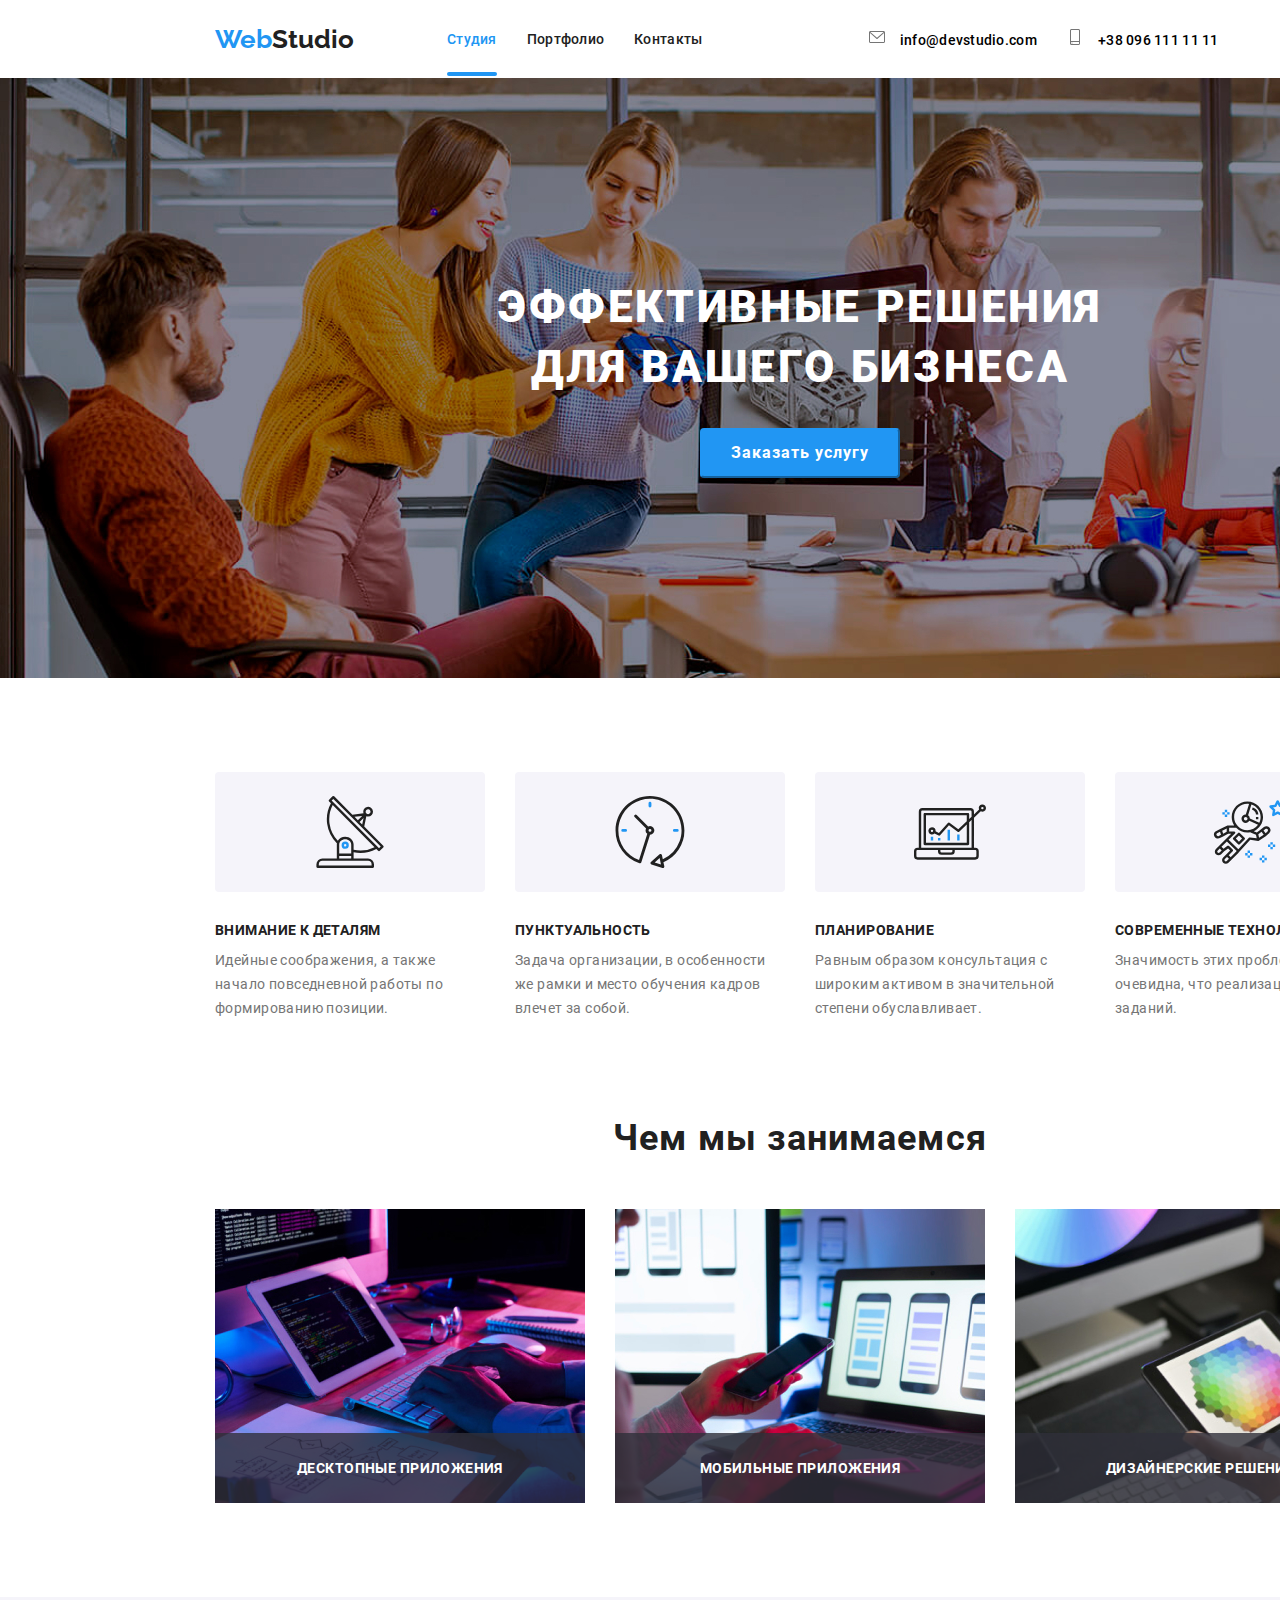
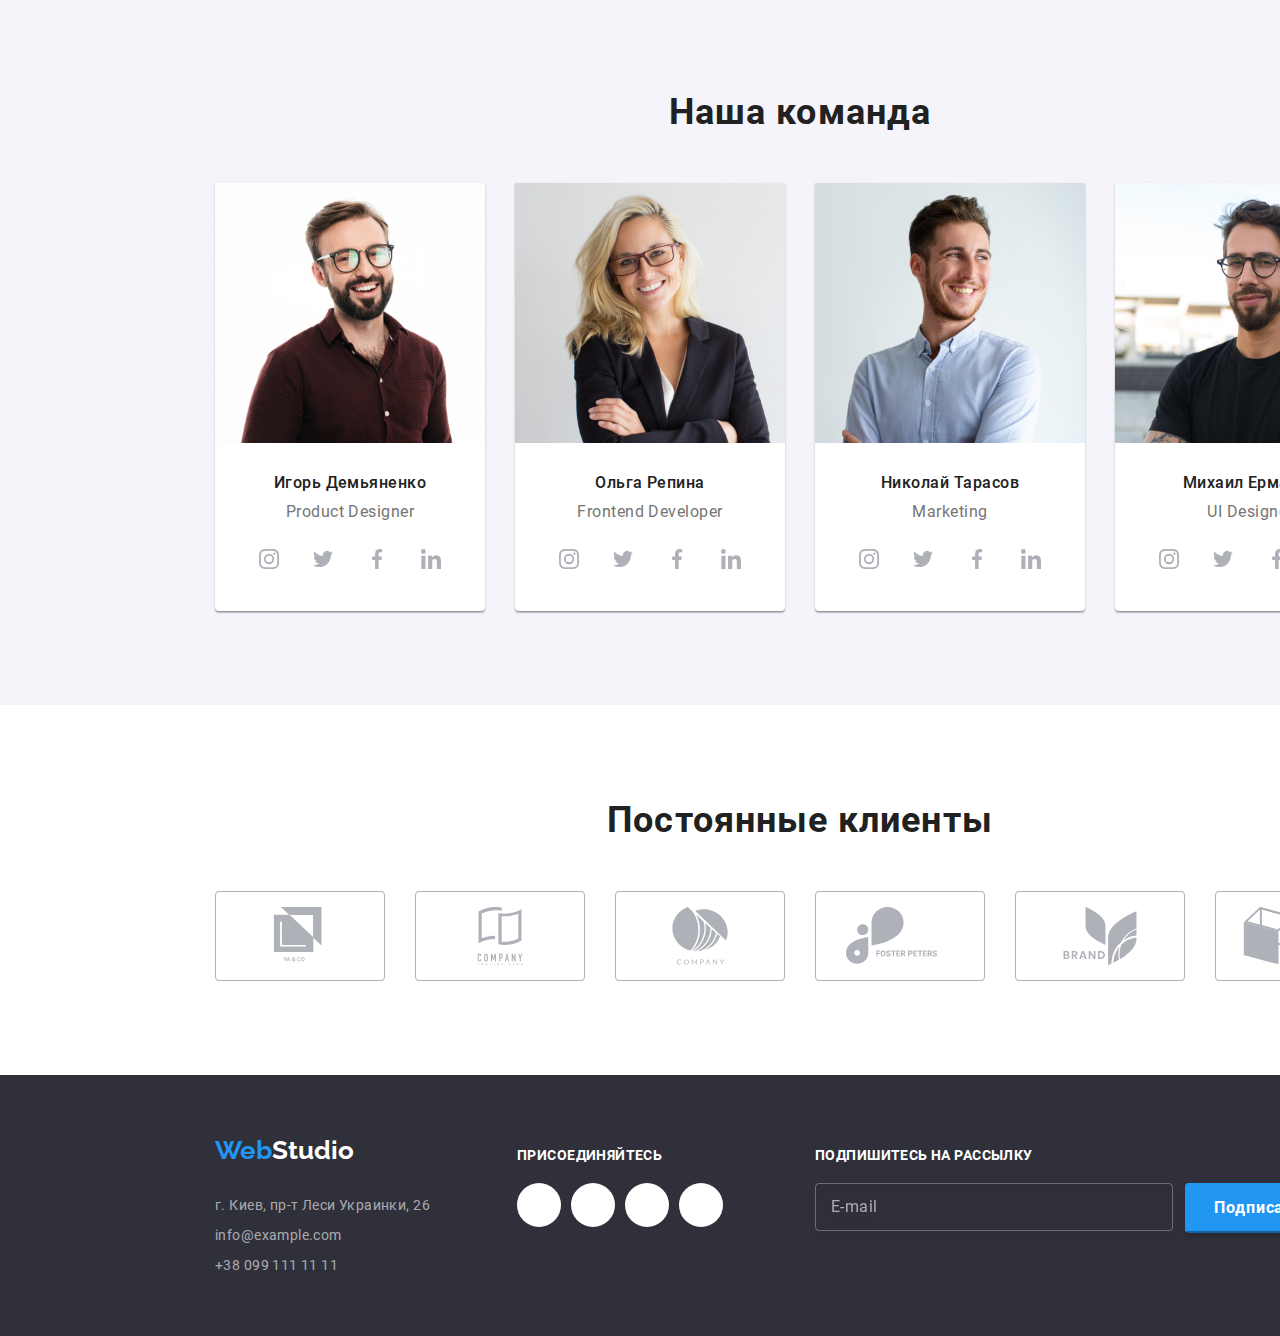
==== index.html @ 6c224e21 "20200927_not-ready" ====
<!DOCTYPE html>
<html lang="ru">
  <head>
    <meta charset="UTF-8" />
    <meta name="viewport" content="width=device-width, initial-scale=1.0" />
    <title>Webstudio-Main</title>
    <link rel="stylesheet" href="./css/modern-normalize.css" />
    <link rel="stylesheet" href="./css/common.css" />
    <link rel="stylesheet" href="./css/studio.css" />

    <!-- <link rel="stylesheet" href="./css/test.css" /> -->
  </head>
  <body>
    <!-- header & navigation -->
    <!-- верхній рядок з навігацією -->
    <header class="header">
      <div class="header_container">
        <a href="./index.html" class="logo logo--header">
          <span class="logo__text text--blue">Web</span>
          <span class="logo__text text--dark">Studio</span>
        </a>
        <nav class="header_navigation">
          <ul class="list">
            <li class="list_item list_item--nav">
              <a href="./index.html" class="link navigation_link current">
                <span class="text">Студия</span>
              </a>
            </li>
            <li class="list_item list_item--nav">
              <a href="./portfolio.html" class="link navigation_link">
                <span class="text">Портфолио</span>
              </a>
            </li>
            <li class="list_item list_item--nav">
              <a href="#contacts" class="link navigation_link">
                <span class="text">Контакты</span>
              </a>
            </li>
          </ul>
        </nav>

        <ul class="list contacts_list">
          <li class="list_item">
            <a href="./test.html" class="link contacts_link">
              <svg class="icon">
                <use
                  href="./images/common/icons/social-icons.svg#envelope"
                ></use>
              </svg>
              <span class="text">info@devstudio.com</span>
            </a>
          </li>
          <li class="list_item">
            <a href="./test.html" class="link contacts_link">
              <svg class="icon">
                <use
                  href="./images/common/icons/social-icons.svg#smartphone"
                ></use>
              </svg>
              <span class="text">+38 096 111 11 11</span>
            </a>
          </li>
        </ul>
      </div>
    </header>
    <!-- hero, main title & order link -->
    <!-- блок-герой з головним заголовком(гаслом) та картинкою  -->
    <div class="hero">
      <div class="container">
        <div class="baner-overlay">
          <h1 class="h1 hero-h1">Эффективные решения для вашего бизнеса</h1>
          <!-- <a class="button" href="#">
            <span class="text"> Заказать услугу </span>
          </a> -->
          <button class="button hero_button btn" data-modal-open>
            <span> Заказать услугу </span>
          </button>
        </div>
      </div>
    </div>
    <!-- features section -->
    <section class="features">
      <div class="container">
        <h2 class="h2">Особенности</h2>
        <ul class="features-list">
          <li class="features-list-item">
            <div class="features-img-wrap">
              <svg class="features-icon">
                <use
                  href="./images/studio/features/features-icons.svg#antenna"
                ></use>
              </svg>
            </div>
            <h3 class="h3">Внимание к деталям</h3>
            <p class="p">
              Идейные соображения, а также начало повседневной работы по
              формированию позиции.
            </p>
          </li>
          <li class="features-list-item">
            <div class="features-img-wrap">
              <svg class="features-icon">
                <use
                  href="./images/studio/features/features-icons.svg#clock"
                ></use>
              </svg>
            </div>
            <h3 class="h3">Пунктуальность</h3>
            <p class="p">
              Задача организации, в особенности же рамки и место обучения кадров
              влечет за собой.
            </p>
          </li>
          <li class="features-list-item">
            <div class="features-img-wrap">
              <svg class="features-icon">
                <use
                  href="./images/studio/features/features-icons.svg#diagram"
                ></use>
              </svg>
            </div>
            <h3 class="h3">Планирование</h3>
            <p class="p">
              Равным образом консультация с широким активом в значительной
              степени обуславливает.
            </p>
          </li>
          <li class="features-list-item">
            <div class="features-img-wrap">
              <svg class="features-icon">
                <use
                  href="./images/studio/features/features-icons.svg#astronaut"
                ></use>
              </svg>
            </div>
            <h3 class="h3">Современные технологии</h3>
            <p class="p">
              Значимость этих проблем настолько очевидна, что реализация
              плановых заданий.
            </p>
          </li>
        </ul>
      </div>
    </section>
    <!-- directions section -->
    <section class="directions">
      <div class="container">
        <h2 class="h2">Чем мы занимаемся</h2>
        <ul class="directions-list">
          <li class="directions-list-item DesktopApp">
            <h3 class="h3">Десктопные приложения</h3>
          </li>
          <li class="directions-list-item MobileApp">
            <h3 class="h3">Мобильные приложения</h3>
          </li>
          <li class="directions-list-item DesSol">
            <h3 class="h3">Дизайнерские решения</h3>
          </li>
        </ul>
      </div>
    </section>
    <!-- ======= team/staff section ======= -->
    <section class="team">
      <div class="container">
        <h2 class="h2">Наша команда</h2>
        <ul class="team-list">
          <!-- Product Designer -->
          <li class="team-list-item-wrapper">
            <figure class="team-list-item">
              <img
                class="team-list-item-image"
                src="./images/studio/team/ProDes.jpg"
                alt="Игорь Демьяненко"
              />
              <figcaption class="team-list-image-caption">
                <h3 class="h3">Игорь Демьяненко</h3>
                <p class="position">Product Designer</p>
              </figcaption>
            </figure>
            <ul class="socials">
              <li class="socials_item">
                <a href="#" class="socials_link">
                  <svg class="social-icon team-icon">
                    <use
                      href="./images/common/icons/social-icons.svg#instagram"
                    ></use>
                  </svg>
                </a>
              </li>
              <li class="socials_item">
                <a href="#" class="socials_link">
                  <svg class="social-icon team-icon">
                    <use
                      href="./images/common/icons/social-icons.svg#twitter"
                    ></use>
                  </svg>
                </a>
              </li>
              <li class="socials_item">
                <a href="#" class="socials_link">
                  <svg class="social-icon team-icon">
                    <use
                      href="./images/common/icons/social-icons.svg#facebook"
                    ></use>
                  </svg>
                </a>
              </li>
              <li class="socials_item">
                <a href="#" class="socials_link">
                  <svg class="social-icon team-icon">
                    <use
                      href="./images/common/icons/social-icons.svg#linkedin"
                    ></use>
                  </svg>
                </a>
              </li>
            </ul>
          </li>
          <!-- Frontend Developer -->
          <li class="team-list-item-wrapper">
            <figure class="team-list-item">
              <img
                class="team-list-item-image"
                src="./images/studio/team/FroDev.jpg"
                alt="Ольга Репина"
              />
              <figcaption class="team-list-image-caption">
                <h3 class="h3">Ольга Репина</h3>
                <p class="position">Frontend Developer</p>
              </figcaption>
            </figure>
            <ul class="socials">
              <li class="socials_item">
                <a href="#" class="socials_link">
                  <svg class="social-icon team-icon">
                    <use
                      href="./images/common/icons/social-icons.svg#instagram"
                    ></use>
                  </svg>
                </a>
              </li>
              <li class="socials_item">
                <a href="#" class="socials_link">
                  <svg class="social-icon team-icon">
                    <use
                      href="./images/common/icons/social-icons.svg#twitter"
                    ></use>
                  </svg>
                </a>
              </li>
              <li class="socials_item">
                <a href="#" class="socials_link">
                  <svg class="social-icon team-icon">
                    <use
                      href="./images/common/icons/social-icons.svg#facebook"
                    ></use>
                  </svg>
                </a>
              </li>
              <li class="socials_item">
                <a href="#" class="socials_link">
                  <svg class="social-icon team-icon">
                    <use
                      href="./images/common/icons/social-icons.svg#linkedin"
                    ></use>
                  </svg>
                </a>
              </li>
            </ul>
          </li>
          <!-- Marketing -->
          <li class="team-list-item-wrapper">
            <figure class="team-list-item">
              <img
                class="team-list-item-image"
                src="./images/studio/team/Marketing.jpg"
                alt="Николай Тарасов"
              />
              <figcaption class="team-list-image-caption">
                <h3 class="h3">Николай Тарасов</h3>
                <p class="position">Marketing</p>
              </figcaption>
            </figure>
            <ul class="socials">
              <li class="socials_item">
                <a href="#" class="socials_link">
                  <svg class="social-icon team-icon">
                    <use
                      href="./images/common/icons/social-icons.svg#instagram"
                    ></use>
                  </svg>
                </a>
              </li>
              <li class="socials_item">
                <a href="#" class="socials_link">
                  <svg class="social-icon team-icon">
                    <use
                      href="./images/common/icons/social-icons.svg#twitter"
                    ></use>
                  </svg>
                </a>
              </li>
              <li class="socials_item">
                <a href="#" class="socials_link">
                  <svg class="social-icon team-icon">
                    <use
                      href="./images/common/icons/social-icons.svg#facebook"
                    ></use>
                  </svg>
                </a>
              </li>
              <li class="socials_item">
                <a href="#" class="socials_link">
                  <svg class="social-icon team-icon">
                    <use
                      href="./images/common/icons/social-icons.svg#linkedin"
                    ></use>
                  </svg>
                </a>
              </li>
            </ul>
          </li>
          <!-- UI Designer -->
          <li class="team-list-item-wrapper">
            <figure class="team-list-item">
              <img
                class="team-list-item-image"
                src="./images/studio/team/UIDes.jpg"
                alt="Михаил Ермаков"
              />
              <figcaption class="team-list-image-caption">
                <h3 class="h3">Михаил Ермаков</h3>
                <p class="position">UI Designer</p>
              </figcaption>
            </figure>
            <ul class="socials">
              <li class="socials_item">
                <a href="#" class="socials_link">
                  <svg class="social-icon team-icon">
                    <use
                      href="./images/common/icons/social-icons.svg#instagram"
                    ></use>
                  </svg>
                </a>
              </li>
              <li class="socials_item">
                <a href="#" class="socials_link">
                  <svg class="social-icon team-icon">
                    <use
                      href="./images/common/icons/social-icons.svg#twitter"
                    ></use>
                  </svg>
                </a>
              </li>
              <li class="socials_item">
                <a href="#" class="socials_link">
                  <svg class="social-icon team-icon">
                    <use
                      href="./images/common/icons/social-icons.svg#facebook"
                    ></use>
                  </svg>
                </a>
              </li>
              <li class="socials_item">
                <a href="#" class="socials_link">
                  <svg class="social-icon team-icon">
                    <use
                      href="./images/common/icons/social-icons.svg#linkedin"
                    ></use>
                  </svg>
                </a>
              </li>
            </ul>
          </li>
        </ul>
      </div>
    </section>
    <!-- ======= customers/clients section ======= -->
    <section class="clients">
      <div class="container">
        <h2 class="h2">Постоянные клиенты</h2>
        <ul class="clients-list">
          <li class="clients-list-item">
            <a href="./index.html" class="clients-link">
              <svg class="clients-icon">
                <use
                  href="./images/studio/clients/clients-icons.svg#logo1"
                ></use>
              </svg>
            </a>
          </li>
          <li class="clients-list-item">
            <a href="./index.html" class="clients-link">
              <svg class="clients-icon">
                <use
                  href="./images/studio/clients/clients-icons.svg#logo2"
                ></use>
              </svg>
            </a>
          </li>
          <li class="clients-list-item">
            <a href="./index.html" class="clients-link">
              <svg class="clients-icon">
                <use
                  href="./images/studio/clients/clients-icons.svg#logo3"
                ></use>
              </svg>
            </a>
          </li>
          <li class="clients-list-item">
            <a href="./index.html" class="clients-link">
              <svg class="clients-icon">
                <use
                  href="./images/studio/clients/clients-icons.svg#logo4"
                ></use>
              </svg>
            </a>
          </li>
          <li class="clients-list-item">
            <a href="./index.html" class="clients-link">
              <svg class="clients-icon">
                <use
                  href="./images/studio/clients/clients-icons.svg#logo5"
                ></use>
              </svg>
            </a>
          </li>
          <li class="clients-list-item">
            <a href="./index.html" class="clients-link">
              <svg class="clients-icon">
                <use
                  href="./images/studio/clients/clients-icons.svg#logo6"
                ></use>
              </svg>
            </a>
          </li>
        </ul>
      </div>
    </section>
    <!-- ===== footer: contacts, social links & subscribe ====== -->
    <footer class="footer">
      <div class="container">
        <address class="footer-item footer-addr-container" id="contacts">
          <ul class="footer-addr" id="contacts">
            <!-- logo -->
            <li class="addr-item">
              <a class="logo logo--footer" href="./index.html">
                <span class="logo__text text--blue">Web</span>
                <span class="logo__text text--light">Studio</span>
              </a>
            </li>
            <!-- address -->
            <li class="addr-item">
              <a class="footer-link" href="./index.html">
                <span class="addr-text">г. Киев, пр-т Леси Украинки, 26</span>
              </a>
            </li>
            <!-- e-mail -->
            <li class="addr-item">
              <a class="footer-link" href="./index.html">
                <span class="addr-text">info@example.com</span>
              </a>
            </li>
            <!-- phone -->
            <li class="addr-item">
              <a class="footer-link" href="./index.html">
                <span class="addr-text">+38 099 111 11 11</span>
              </a>
            </li>
          </ul>
        </address>
        <div class="footer-item footer-social">
          <h3 class="h3">присоединяйтесь</h3>
          <ul class="socials">
            <li class="socials_item">
              <a href="#" class="footer-social-link socials_link">
                <svg class="social-icon footer-icon">
                  <use
                    href="./images/common/icons/social-icons.svg#instagram"
                  ></use>
                </svg>
              </a>
            </li>
            <li class="socials_item">
              <a href="#" class="footer-social-link socials_link">
                <svg class="social-icon footer-icon">
                  <use
                    href="./images/common/icons/social-icons.svg#twitter"
                  ></use>
                </svg>
              </a>
            </li>
            <li class="socials_item">
              <a href="#" class="footer-social-link socials_link">
                <svg class="social-icon footer-icon">
                  <use
                    href="./images/common/icons/social-icons.svg#facebook"
                  ></use>
                </svg>
              </a>
            </li>
            <li class="socials_item">
              <a href="#" class="footer-social-link socials_link">
                <svg class="social-icon footer-icon">
                  <use
                    href="./images/common/icons/social-icons.svg#linkedin"
                  ></use>
                </svg>
              </a>
            </li>
          </ul>
        </div>
        <form class="footer-item subscribe">
          <label class="h3" for="email">Подпишитесь на рассылку</label>
          <div class="container">
            <input
              class="input"
              type="email"
              name="email"
              id="email"
              placeholder="E-mail"
            />

            <button class="button" type="submit">
              <div class="container">
                <span>Подписаться</span>
                <svg class="icon">
                  <use href="./images/common/icons/social-icons.svg#send"></use>
                </svg>
              </div>
            </button>
          </div>
          <!-- <span>E-mail</span> -->
        </form>
      </div>
    </footer>
    <!-- модалка -->
    <div class="backdrop is-hidden" data-modal>
      <form class="form modal">
        <button class="btn-close" data-modal-close>
          <svg class="icon">
            <use href="./images/modal/icons-modal.svg#close"></use>
          </svg>
        </button>
        <h2 class="h2">Оставьте свои данные, мы вам перезвоним</h2>
        <label class="label" for="name">Имя</label>
        <div class="field">
          <input class="input" type="text" id="name" placeholder="Имя" />
          <div class="icon-wrap">
            <svg class="icon">
              <use href="./images/modal/icons-modal.svg#person"></use>
            </svg>
          </div>
        </div>
        <label class="label" for="phone">Телефон</label>
        <div class="field">
          <input
            class="input"
            type="text"
            id="phone"
            placeholder="+380ХХХХХХХХХ"
          />
          <div class="icon-wrap">
            <svg class="icon">
              <use href="./images/modal/icons-modal.svg#phone"></use>
            </svg>
          </div>
        </div>
        <label class="label" for="mail">Почта</label>
        <div class="field">
          <input
            class="input"
            type="text"
            id="mail"
            placeholder="mailto@mail.com"
          />
          <div class="icon-wrap">
            <svg class="icon">
              <use href="./images/modal/icons-modal.svg#email"></use>
            </svg>
          </div>
        </div>
        <label class="label" for="comment">Комментарий</label>
        <div class="field comment">
          <textarea
            class="input comment"
            name="comment"
            placeholder="Введите текст"
            id="comment"
          ></textarea>
        </div>
        <div class="field confirm">
          <input class="checkbox confirm" type="checkbox" id="confirm" />

          <label class="label confirm" for="confirm">
            <span> Соглашаюсь с рассылкой и принимаю </span>
            <a href="#" class="link confirm">Условия договора</a>
          </label>
        </div>
        <button class="button" type="submit">
          <span>Отправить</span>
        </button>
        <!-- <button type="submit"></button> -->
        <!-- <input type="button" value=""> -->
      </form>
    </div>
    <script src="./js/script.js"></script>
  </body>
</html>
---- css/common.css ----
/* fonts */
/* fonts to use */
/* fonts to use */
@font-face {
  font-family: "Raleway";
  src: url("../fonts/Raleway-Bold.ttf") format("truetype");
  font-weight: 700;
  font-style: normal;
}

@font-face {
  font-family: "Roboto";
  src: url("../fonts/Roboto-Regular.ttf") format("truetype");
  font-weight: 400;
  font-style: normal;
}

@font-face {
  font-family: "Roboto";
  src: url("../fonts/Roboto-Medium.ttf") format("truetype");
  font-weight: 500;
  font-style: normal;
}

@font-face {
  font-family: "Roboto";
  src: url("../fonts/Roboto-Bold.ttf") format("truetype");
  font-weight: 700;
  font-style: normal;
}

@font-face {
  font-family: "Roboto";
  src: url("../fonts/Roboto-Black.ttf") format("truetype");
  font-weight: 900;
  font-style: normal;
}

@font-face {
  font-family: "Raleway";
  src: url("../fonts/Raleway-Bold.ttf") format("truetype");
  font-weight: 700;
  font-style: normal;
}

.logo {
  height: 30px;
  font-family: "Raleway";
  font-style: normal;
  font-weight: bold;
  letter-spacing: 0.03em;
  font-size: 0px;
  text-decoration: none;
  color: #2196f3;
}

.logo:visited {
  color: inherit;
  text-decoration: inherit;
}

.logo__text {
  line-height: 30px;
  font-size: 26px;
  line-height: 31px;
}

.text--blue {
  color: #2196f3;
}

.text--dark {
  color: #212121;
}

.text--light {
  color: #ffffff;
}

.logo--header {
  display: -webkit-box;
  display: -ms-flexbox;
  display: flex;
  -ms-flex-wrap: nowrap;
      flex-wrap: nowrap;
  -webkit-box-align: center;
      -ms-flex-align: center;
          align-items: center;
  -webkit-box-pack: center;
      -ms-flex-pack: center;
          justify-content: center;
  margin-right: 93px;
}

.logo--footer {
  display: -webkit-box;
  display: -ms-flexbox;
  display: flex;
  -ms-flex-wrap: nowrap;
      flex-wrap: nowrap;
  -webkit-box-align: center;
      -ms-flex-align: center;
          align-items: center;
  -webkit-box-pack: center;
      -ms-flex-pack: center;
          justify-content: center;
  margin-right: 93px;
}

/* Header decoration */
.header {
  background-color: white;
}

.header_container {
  display: -webkit-box;
  display: -ms-flexbox;
  display: flex;
  -ms-flex-wrap: nowrap;
      flex-wrap: nowrap;
  -webkit-box-align: center;
      -ms-flex-align: center;
          align-items: center;
  width: 1600px;
  margin: auto;
  padding: 24px 215px;
  /* outline: 1px solid royalblue; */
}

.header_navigation {
  display: -webkit-box;
  display: -ms-flexbox;
  display: flex;
  -ms-flex-wrap: nowrap;
      flex-wrap: nowrap;
  -webkit-box-align: center;
      -ms-flex-align: center;
          align-items: center;
  -webkit-box-pack: center;
      -ms-flex-pack: center;
          justify-content: center;
  margin-right: auto;
  font-size: 0px;
  color: #212121;
}

.list_item--nav:not(:last-child) {
  margin-right: 50px;
}

.header .contacts {
  display: -webkit-box;
  display: -ms-flexbox;
  display: flex;
  -ms-flex-wrap: nowrap;
      flex-wrap: nowrap;
  -webkit-box-pack: end;
      -ms-flex-pack: end;
          justify-content: end;
  margin-right: 0px;
  font-size: 0px;
}

.header .contacts .list_item:not(:last-child) {
  margin-right: 30px;
}

.navigation_link {
  position: relative;
  color: #212121;
}

.navigation_link::after {
  display: block;
  content: "";
  position: absolute;
  top: calc(100% + 28px);
  left: 0px;
  line-height: 4px;
  border-radius: 2px;
  background-color: transparent;
  -webkit-transition-property: all;
  transition-property: all;
  -webkit-transition: var(2s) cubic-bezier(0.4, 0, 0.2, 1);
  transition: var(2s) cubic-bezier(0.4, 0, 0.2, 1);
}

.navigation_link:hover::after, .navigation_link.current::after {
  content: "";
  position: absolute;
  top: calc(100% + 28px);
  left: 0px;
  width: 100%;
  height: 4px;
  background-color: #2196f3;
  border-radius: 2px;
}

.contacts_list {
  -webkit-box-pack: end;
      -ms-flex-pack: end;
          justify-content: end;
}

.contacts_link {
  color: #757575;
  fill: #757575;
}

.contacts_link:hover, .contacts_link.current {
  color: #2196f3;
  fill: #2196f3;
}

.header .link .text {
  text-align: center;
  font-family: Roboto;
  font-style: normal;
  font-weight: 500;
  font-size: 14px;
  line-height: 16px;
  letter-spacing: 0.02em;
  vertical-align: inherit;
  color: inherit;
}

.header .icon {
  width: 16px;
  height: 16px;
  margin-right: 10px;
  vertical-align: inherit;
  fill: inherit;
}

/* ====== footer decoration ======= */
.footer {
  display: block;
  /* padding-top: 94px;
  padding-bottom: 94px; */
  /* height: 370px; */
  background-color: #2f303a;
}

.footer > .container {
  display: -webkit-box;
  display: -ms-flexbox;
  display: flex;
  /* background-color: darkgrey; */
  /* border: 1px solid green; */
  width: 1600px;
  /* height: 252px; */
  margin: auto;
  padding: 60px 215px;
  font-family: Roboto;
  font-style: normal;
}

.footer-item {
  display: inline-block;
}

.footer-addr-container {
  margin-right: 70px;
  font-size: 0px;
  /* border: 1px solid green; */
}

.footer-addr {
  padding: 0px;
  margin: 0px;
}

.addr-item {
  text-decoration: none;
  list-style-type: none;
  font-size: 0px;
}

.addr-item:not(:last-child) {
  margin-bottom: 9px;
}

.addr-item:first-child {
  margin-bottom: 30px;
}

/* .footer .logo{
  margin-bottom
} */
.footer-link,
.footer-link:visited {
  text-decoration: none;
}

.footer-link .addr-text {
  font-family: Roboto;
  font-style: normal;
  font-weight: normal;
  font-size: 14px;
  line-height: 21px;
  /* or 171% */
  letter-spacing: 0.03em;
  color: rgba(255, 255, 255, 0.6);
  -webkit-transition-property: color, fill;
  transition-property: color, fill;
  -webkit-transition: var(--transition-duration) cubic-bezier(0.4, 0, 0.2, 1);
  transition: var(--transition-duration) cubic-bezier(0.4, 0, 0.2, 1);
}

.footer-link:active .addr-text,
.footer-link:focus .addr-text,
.footer-link:hover .addr-text {
  color: #2196f3;
}

.footer-social {
  margin-right: auto;
  padding-top: 12px;
}

.footer-item.subscribe {
  margin: 0px;
  padding-top: 12px;
}

.footer .h3 {
  display: block;
  margin-bottom: 20px;
  font-family: Roboto;
  font-style: normal;
  font-weight: bold;
  font-size: 14px;
  line-height: 16px;
  letter-spacing: 0.03em;
  text-transform: uppercase;
  color: var(--text-light);
}

.footer-social-link {
  background-color: rgba(255, 255, 255, 0.1);
}

.footer-input-wrap {
  display: -webkit-inline-box;
  display: -ms-inline-flexbox;
  display: inline-flex;
  width: 358px;
  height: 50px;
  margin-right: 12px;
  -webkit-box-align: center;
      -ms-flex-align: center;
          align-items: center;
  color: rgba(255, 255, 255, 0.6);
  border: 1px solid rgba(255, 255, 255, 0.3);
  /* box-sizing: border-box; */
  -webkit-filter: drop-shadow(0px 4px 4px rgba(0, 0, 0, 0.15));
          filter: drop-shadow(0px 4px 4px rgba(0, 0, 0, 0.15));
  border-radius: 4px;
}

.footer-item.subscribe .container {
  display: -webkit-box;
  display: -ms-flexbox;
  display: flex;
  -ms-flex-wrap: wrap;
      flex-wrap: wrap;
  max-width: 570px;
}

.footer .input {
  display: inline-block;
  width: 358px;
  margin-right: 12px;
  padding: 15px;
  background-color: transparent;
  border: 1px solid rgba(255, 255, 255, 0.3);
  -webkit-filter: drop-shadow(0px 4px 4px rgba(0, 0, 0, 0.15));
          filter: drop-shadow(0px 4px 4px rgba(0, 0, 0, 0.15));
  border-radius: 4px;
  color: var(--text-light);
}

.footer .input::-webkit-input-placeholder {
  font-family: Roboto;
  font-style: normal;
  font-weight: normal;
  font-size: 16px;
  line-height: 20px;
  /* identical to box height, or 125% */
  -webkit-box-align: center;
          align-items: center;
  letter-spacing: 0.03em;
  color: rgba(255, 255, 255, 0.6);
}

.footer .input:-ms-input-placeholder {
  font-family: Roboto;
  font-style: normal;
  font-weight: normal;
  font-size: 16px;
  line-height: 20px;
  /* identical to box height, or 125% */
  -ms-flex-align: center;
      align-items: center;
  letter-spacing: 0.03em;
  color: rgba(255, 255, 255, 0.6);
}

.footer .input::-ms-input-placeholder {
  font-family: Roboto;
  font-style: normal;
  font-weight: normal;
  font-size: 16px;
  line-height: 20px;
  /* identical to box height, or 125% */
  -ms-flex-align: center;
      align-items: center;
  letter-spacing: 0.03em;
  color: rgba(255, 255, 255, 0.6);
}

.footer .input::placeholder {
  font-family: Roboto;
  font-style: normal;
  font-weight: normal;
  font-size: 16px;
  line-height: 20px;
  /* identical to box height, or 125% */
  -webkit-box-align: center;
      -ms-flex-align: center;
          align-items: center;
  letter-spacing: 0.03em;
  color: rgba(255, 255, 255, 0.6);
}

.footer .button {
  display: inline-block;
  width: 200px;
}

.footer .button .container {
  display: -webkit-box;
  display: -ms-flexbox;
  display: flex;
  width: 100%;
  /* height: 100%; */
  -webkit-box-align: center;
      -ms-flex-align: center;
          align-items: center;
  -webkit-box-pack: center;
      -ms-flex-pack: center;
          justify-content: center;
}

.button .icon {
  display: block;
  width: 24px;
  height: 24px;
  margin-left: 10px;
  fill: inherit;
}

/* ======= Backdrop with form ======= */
.backdrop {
  position: fixed;
  top: 0%;
  bottom: 0%;
  left: 0%;
  right: 0%;
  padding: 50px;
  overflow: auto;
  background-color: rgba(0, 0, 0, 0.2);
  font-family: Roboto;
  opacity: 1;
  visibility: visible;
  -webkit-transition-property: opacity;
  transition-property: opacity;
  -webkit-transition: var(--transition-duration) cubic-bezier(0.4, 0, 0.2, 1);
  transition: var(--transition-duration) cubic-bezier(0.4, 0, 0.2, 1);
}

.modal {
  position: absolute;
  top: 50%;
  left: 50%;
  -webkit-transform: translate(-50%, -50%);
          transform: translate(-50%, -50%);
  width: 100%;
  max-width: 530px;
  min-height: 580px;
  padding: 40px;
}

.btn-close {
  position: absolute;
  top: 8px;
  right: 8px;
  display: -webkit-box;
  display: -ms-flexbox;
  display: flex;
  width: 30px;
  height: 30px;
  -webkit-box-pack: center;
      -ms-flex-pack: center;
          justify-content: center;
  -webkit-box-align: center;
      -ms-flex-align: center;
          align-items: center;
  padding: 0px;
  overflow: hidden;
  border: none;
  border-radius: 15px;
  font-size: 11px;
}

.form {
  max-width: 530px;
  min-height: 580px;
  margin: auto;
  padding: 40px;
  /* outline: 1px solid tomato; */
  background: white;
  -webkit-box-shadow: 0px 1px 3px rgba(0, 0, 0, 0.12), 0px 1px 1px rgba(0, 0, 0, 0.14), 0px 2px 1px rgba(0, 0, 0, 0.2);
          box-shadow: 0px 1px 3px rgba(0, 0, 0, 0.12), 0px 1px 1px rgba(0, 0, 0, 0.14), 0px 2px 1px rgba(0, 0, 0, 0.2);
  border-radius: 4px;
  color: var(--text-dark);
}

form .h2 {
  margin-top: 0;
  margin-bottom: 12px;
  font-family: Roboto;
  font-style: normal;
  font-weight: bold;
  font-size: 20px;
  line-height: 23px;
  text-align: center;
  letter-spacing: 0.03em;
  color: var(--text-dark);
}

.label {
  display: block;
  width: 100%;
  margin-bottom: 4px;
  font-family: Roboto;
  font-style: normal;
  font-weight: normal;
  font-size: 12px;
  line-height: 14px;
  /* identical to box height */
  letter-spacing: 0.01em;
  color: #757575;
}

.field {
  position: relative;
  height: 40px;
  margin-bottom: 10px;
}

.field.comment {
  height: 120px;
  margin-bottom: 20px;
}

.field.confirm {
  position: relative;
  display: inline-block;
  /* justify-content: center; */
  height: 24px;
  width: auto;
  /* margin: auto; */
  margin-bottom: 30px;
  padding: 0px 12px;
  /* outline: 1px solid green; */
  font-family: Roboto;
  font-style: normal;
  font-weight: normal;
  font-size: 14px;
  line-height: 24px;
  /* identical to box height, or 171% */
  letter-spacing: 0.03em;
  color: #757575;
}

.checkbox.confirm {
  position: absolute;
  /* visibility: hidden; */
  opacity: 0;
}

.label.confirm {
  position: relative;
  /* display: block; */
  width: auto;
  /* margin-left: auto; */
  /* margin-right: auto; */
  margin: 0;
  line-height: 24px;
  padding-left: 24px;
  font-family: Roboto;
  font-style: normal;
  font-weight: normal;
  font-size: 14px;
  line-height: 24px;
  /* identical to box height, or 171% */
  letter-spacing: 0.03em;
  /* justify-content: center; */
  -webkit-transition-property: color;
  transition-property: color;
  -webkit-transition: var(--transition-duration) cubic-bezier(0.4, 0, 0.2, 1);
  transition: var(--transition-duration) cubic-bezier(0.4, 0, 0.2, 1);
  /* transition: 1s cubic-bezier(0.4, 0, 0.2, 1); */
}

.label.confirm:hover {
  color: #2196f3;
}

.checkbox.confirm:focus + .label.confirm {
  color: #2196f3;
}

.label.confirm::before {
  content: "";
  position: absolute;
  left: 0;
  top: 50%;
  -webkit-transform: translateY(-50%);
          transform: translateY(-50%);
  /* display: block; */
  width: 16px;
  height: 16px;
  background-repeat: no-repeat;
  background-position: center;
  border: 2px solid var(--text-dark);
  border-radius: 2px;
  background-color: white;
  background-image: url(../images/modal/icon_check.svg);
  -webkit-transition-property: border-color, background-color;
  transition-property: border-color, background-color;
  -webkit-transition: var(--transition-duration) cubic-bezier(0.4, 0, 0.2, 1);
  transition: var(--transition-duration) cubic-bezier(0.4, 0, 0.2, 1);
}

.checkbox.confirm:checked + .label.confirm::before {
  border-color: #2196f3;
  background-color: #2196f3;
}

.link.confirm {
  text-decoration: underline;
  color: #2196f3;
}

.input.comment {
  padding-left: 12px;
  resize: none;
}

.input::-webkit-input-placeholder {
  color: rgba(117, 117, 117, 0.5);
}

.input:-ms-input-placeholder {
  color: rgba(117, 117, 117, 0.5);
}

.input::-ms-input-placeholder {
  color: rgba(117, 117, 117, 0.5);
}

.input::placeholder {
  color: rgba(117, 117, 117, 0.5);
}

.icon-wrap {
  position: absolute;
  top: 0;
  left: 0;
  width: 40px;
  height: 40px;
  fill: var(--text-dark);
  -webkit-transition-property: fill;
  transition-property: fill;
  -webkit-transition: var(--transition-duration) cubic-bezier(0.4, 0, 0.2, 1);
  transition: var(--transition-duration) cubic-bezier(0.4, 0, 0.2, 1);
}

.form .icon {
  position: absolute;
  width: 18px;
  height: 18px;
  top: 50%;
  left: 50%;
  -webkit-transform: translate(-50%, -50%);
          transform: translate(-50%, -50%);
  fill: inherit;
}

.input:hover + .icon-wrap,
.input:focus + .icon-wrap {
  fill: #2196f3;
}

.form .button {
  display: block;
  margin-left: auto;
  margin-right: auto;
  font-family: Roboto;
  font-style: normal;
  font-weight: bold;
  font-size: 16px;
  line-height: 30px;
  text-align: center;
  letter-spacing: 0.06em;
  color: var(--text-light);
}

*,
*::before,
*::after {
  -webkit-box-sizing: border-box;
          box-sizing: border-box;
}

/* =====global colors===== */
:root {
  --icon-header: #757575;
  --icon-team: #afb1b8;
  --icon-clients: #afb1b8;
  --icon-footer: #ffffff;
  --text-dark: #212121;
  --text-grey: #757575;
  --text-light: #ffffff;
  --text-transp: rgba(255, 255, 255, 0.6);
  --baner-underlay: #2f303a;
  --header-background: #fff;
  --portfolio-background: #fff;
  --transition-duration: 500ms;
}

/* ===== Utility classes ===== */
.is-hidden {
  opacity: 0;
  visibility: hidden;
}

.backdrop.is-hidden {
  opacity: 0;
  visibility: hidden;
}

/* =====icons default colors===== */
.team-icon {
  -webkit-transition-property: fill;
  transition-property: fill;
  -webkit-transition: var(2s) cubic-bezier(0.4, 0, 0.2, 1);
  transition: var(2s) cubic-bezier(0.4, 0, 0.2, 1);
  fill: #afb1b8;
}

.team-icon {
  -webkit-transition-property: fill;
  transition-property: fill;
  -webkit-transition: var(2s) cubic-bezier(0.4, 0, 0.2, 1);
  transition: var(2s) cubic-bezier(0.4, 0, 0.2, 1);
  fill: var(--icon-clients);
}

.clients-icon {
  -webkit-transition-property: fill;
  transition-property: fill;
  -webkit-transition: var(--transition-duration) cubic-bezier(0.4, 0, 0.2, 1);
  transition: var(--transition-duration) cubic-bezier(0.4, 0, 0.2, 1);
  fill: var(--icon-clients);
}

.footer-icon {
  -webkit-transition-property: fill;
  transition-property: fill;
  -webkit-transition: var(2s) cubic-bezier(0.4, 0, 0.2, 1);
  transition: var(2s) cubic-bezier(0.4, 0, 0.2, 1);
  fill: var(--icon-footer);
}

/* main components styles */
.h1 {
  font-family: Roboto;
  font-style: normal;
  font-weight: 900;
  font-size: 44px;
  letter-spacing: 0.06em;
  text-align: center;
  text-transform: uppercase;
  line-height: 136%;
}

.h2 {
  font-family: Roboto;
  font-style: normal;
  font-weight: bold;
  font-size: 36px;
  line-height: 42px;
  letter-spacing: 0.03em;
}

.h3 {
  margin: 0px;
}

.list {
  display: -webkit-box;
  display: -ms-flexbox;
  display: flex;
  -ms-flex-wrap: nowrap;
      flex-wrap: nowrap;
  -webkit-box-align: center;
      -ms-flex-align: center;
          align-items: center;
  -webkit-box-pack: center;
      -ms-flex-pack: center;
          justify-content: center;
  width: 100%;
  margin: 0px;
  padding: 0px;
  background-color: transparent;
  color: inherit;
}

.list_item {
  display: block;
  list-style: none;
  color: inherit;
}

.list_item:not(:last-child) {
  margin-right: 30px;
}

.link {
  text-decoration: none;
  color: inherit;
}

.link:visited {
  color: inherit;
  text-decoration: none;
}

.link:hover, .link.current {
  color: #2196f3;
  fill: #2196f3;
}

.button {
  position: relative;
  display: -webkit-box;
  display: -ms-flexbox;
  display: flex;
  -ms-flex-wrap: nowrap;
      flex-wrap: nowrap;
  -webkit-box-align: center;
      -ms-flex-align: center;
          align-items: center;
  -webkit-box-pack: center;
      -ms-flex-pack: center;
          justify-content: center;
  width: 200px;
  height: 50px;
  border-color: #2196f3;
  background-color: #2196f3;
  -webkit-box-shadow: 0px 4px 4px rgba(0, 0, 0, 0.15);
          box-shadow: 0px 4px 4px rgba(0, 0, 0, 0.15);
  border-radius: 4px;
  -webkit-transition-property: all;
  transition-property: all;
  -webkit-transition: var(2s) cubic-bezier(0.4, 0, 0.2, 1);
  transition: var(2s) cubic-bezier(0.4, 0, 0.2, 1);
  font-family: Roboto;
  font-style: normal;
  font-weight: bold;
  font-size: 16px;
  letter-spacing: 0.06em;
  text-align: center;
  line-height: 30px;
  color: #ffffff;
}

.button:hover {
  -webkit-box-shadow: 0px 4px 4px rgba(255, 255, 255, 0.5);
          box-shadow: 0px 4px 4px rgba(255, 255, 255, 0.5);
}

.input {
  display: block;
  width: 100%;
  height: 100%;
  padding: 12px;
  padding-left: 42px;
  border: 1px solid rgba(33, 33, 33, 0.2);
  border-radius: 4px;
  font-style: normal;
  font-weight: normal;
  font-size: 14px;
  line-height: 16px;
  letter-spacing: 0.01em;
  color: #212121;
  fill: #212121;
  -webkit-transition-property: border-color, fill;
  transition-property: border-color, fill;
  -webkit-transition: var(2s) cubic-bezier(0.4, 0, 0.2, 1);
  transition: var(2s) cubic-bezier(0.4, 0, 0.2, 1);
}

.input:hover, .input:focus {
  fill: #2196f3;
  border-color: #2196f3;
}

.input:active, .input:focus {
  outline-color: #2196f3;
}

/* ====social links & icons====== */
.socials {
  display: -webkit-box;
  display: -ms-flexbox;
  display: flex;
  -ms-flex-wrap: nowrap;
      flex-wrap: nowrap;
  -webkit-box-align: center;
      -ms-flex-align: center;
          align-items: center;
  -webkit-box-pack: center;
      -ms-flex-pack: center;
          justify-content: center;
  width: 206px;
  margin: 0px auto;
  padding: 0px;
  background-color: transparent;
  /* border: 1px solid red; */
}

.socials_item {
  list-style: none;
  width: 44px;
  height: 44px;
  padding: 0px;
}

.socials_item:not(:last-child) {
  margin-right: 10px;
}

.socials_link {
  display: -webkit-box;
  display: -ms-flexbox;
  display: flex;
  -ms-flex-wrap: nowrap;
      flex-wrap: nowrap;
  -webkit-box-align: center;
      -ms-flex-align: center;
          align-items: center;
  -webkit-box-pack: center;
      -ms-flex-pack: center;
          justify-content: center;
  width: 100%;
  height: 100%;
  background-color: #fff;
  border-radius: 50%;
  text-decoration: none;
  -webkit-transition-property: all;
  transition-property: all;
  -webkit-transition: var(2s) cubic-bezier(0.4, 0, 0.2, 1);
  transition: var(2s) cubic-bezier(0.4, 0, 0.2, 1);
}

.socials_link:active, .socials_link:focus, .socials_link:hover {
  background-color: #2196f3;
}

.socials_link:active .social-icon,
.socials_link:focus .social-icon,
.socials_link:hover .social-icon {
  fill: #ffffff;
}

.social-icon {
  width: 20px;
  height: 20px;
}

/* ====== header decoration ====== */
/*# sourceMappingURL=common.css.map */
---- css/studio.css ----
/* fonts to use */
@font-face {
  font-family: "Raleway";
  src: url("../fonts/Raleway-Bold.ttf") format("truetype");
  font-weight: 700;
  font-style: normal;
}

@font-face {
  font-family: "Roboto";
  src: url("../fonts/Roboto-Regular.ttf") format("truetype");
  font-weight: 400;
  font-style: normal;
}

@font-face {
  font-family: "Roboto";
  src: url("../fonts/Roboto-Medium.ttf") format("truetype");
  font-weight: 500;
  font-style: normal;
}

@font-face {
  font-family: "Roboto";
  src: url("../fonts/Roboto-Bold.ttf") format("truetype");
  font-weight: 700;
  font-style: normal;
}

@font-face {
  font-family: "Roboto";
  src: url("../fonts/Roboto-Black.ttf") format("truetype");
  font-weight: 900;
  font-style: normal;
}

/* ===== Hero section ====== */
.hero {
  background-color: white;
  font-family: Roboto;
  font-style: normal;
}

.hero .container {
  width: 1600px;
  height: 600px;
  margin: auto;
  background-color: #2f303a;
}

.hero .hero-h1 {
  width: 696px;
  margin: 0px auto 30px;
  color: #ffffff;
}

.baner-overlay {
  height: 100%;
  padding: 200px 0px;
  background-image: url("../images/studio/hero/hero.jpg");
  background-color: var(--baner-overlay);
  -webkit-box-pack: center;
      -ms-flex-pack: center;
          justify-content: center;
}

.hero_button {
  margin-left: auto;
  margin-right: auto;
}

/* ===== Hero section ====== */
/* ======= Features section decoration ======= */
.features {
  display: block;
  background-color: transparent;
}

.features > .container {
  display: block;
  width: 1600px;
  /* height: 450px; */
  margin: auto;
  padding: 94px 215px;
  font-family: Roboto;
  font-style: normal;
  background-color: transparent;
  /* border: 1px solid red; */
}

.features .h2 {
  /* display: block; */
  display: none;
  margin: 0 auto 50px;
  text-align: center;
  color: var(--text-dark);
}

.features-list {
  display: block;
  width: 100%;
  height: 251px;
  margin: 0px;
  padding: 0px;
  font-size: 0px;
  background-color: transparent;
  justify-items: center;
  /* border: 1px solid red; */
}

.features-list-item {
  display: inline-block;
  width: 270px;
  height: 251px;
  /* vertical-align: bottom; */
  list-style: none;
}

.features-list-item:not(:last-child) {
  margin-right: 30px;
}

.features-img-wrap {
  display: -webkit-box;
  display: -ms-flexbox;
  display: flex;
  width: 270px;
  height: 120px;
  margin-bottom: 30px;
  background-repeat: no-repeat;
  background-size: contain;
  background: #f5f4fa;
  border-radius: 4px;
}

.features-list .h3 {
  margin: 0px 0px 10px;
  /* font-family: Roboto; */
  /* font-style: normal; */
  font-weight: bold;
  font-size: 14px;
  line-height: 16px;
  letter-spacing: 0.03em;
  text-transform: uppercase;
  color: var(--text-dark);
}

.features-list .p {
  margin: 0px;
  /* font-family: Roboto; */
  /* font-style: normal; */
  font-weight: normal;
  font-size: 14px;
  line-height: 24px;
  /* or 171% */
  letter-spacing: 0.03em;
  color: var(--text-grey);
}

.features-icon {
  display: -webkit-box;
  display: -ms-flexbox;
  display: flex;
  margin: auto;
  height: 60%;
  width: 60%;
}

/* ======= Directions decoration ====== */
.directions {
  display: block;
  background-color: white;
}

.directions > .container {
  display: block;
  width: 1600px;
  /* height: 400px; */
  margin: auto;
  padding: 0px 215px 94px;
  font-family: Roboto;
  font-style: normal;
  background-color: transparent;
  /* border: 1px solid red; */
}

.directions .h2 {
  display: block;
  margin: 0 auto 50px;
  text-align: center;
  color: #212121;
}

.directions-list {
  display: block;
  /* width: 100%; */
  /* height: 90px; */
  margin: 0px;
  padding: 0px;
  font-size: 0px;
  background-color: transparent;
  justify-items: center;
  /* border: 1px solid red; */
}

.directions-list-item {
  display: -webkit-inline-box;
  display: -ms-inline-flexbox;
  display: inline-flex;
  width: 370px;
  height: 294px;
  /* vertical-align: bottom; */
  list-style: none;
}

.directions-list-item:not(:last-child) {
  margin-right: 30px;
}

.DesktopApp {
  background-image: url(../images/studio/directions/DsktopApps.jpg);
  background-repeat: no-repeat;
  background-size: cover;
}

.MobileApp {
  background-image: url(../images/studio/directions/MobileApps.jpg);
  background-repeat: no-repeat;
  background-size: cover;
}

.DesSol {
  background-image: url(../images/studio/directions/DesignSolutions.jpg);
  background-repeat: no-repeat;
  background-size: cover;
}

.directions-list .h3 {
  display: -webkit-box;
  display: -ms-flexbox;
  display: flex;
  height: 70px;
  width: 370px;
  margin: 0px;
  margin-top: auto;
  /* vertical-align: bottom; */
  -webkit-box-pack: center;
      -ms-flex-pack: center;
          justify-content: center;
  -webkit-box-align: center;
      -ms-flex-align: center;
          align-items: center;
  font-family: Roboto;
  font-style: normal;
  font-weight: bold;
  font-size: 14px;
  line-height: 16px;
  /* text-align: center; */
  letter-spacing: 0.03em;
  text-transform: uppercase;
  color: #ffffff;
  /* border: 1px solid red; */
  background-color: rgba(47, 48, 58, 0.8);
}

/* ====Team links & icons====== */
/* our team */
.team {
  display: block;
  /* padding-top: 94px;
  padding-bottom: 94px; */
  /* height: 370px; */
  background-color: #f5f4fa;
}

.team > .container {
  background-color: transparent;
  /* border: 2px solid green; */
  width: 1600px;
  /* height: 182px; */
  margin: auto;
  padding: 94px 215px;
  font-family: Roboto;
  font-style: normal;
}

.team .h2 {
  margin: 0 auto 50px;
  text-align: center;
  color: #212121;
}

.team-list {
  display: block;
  width: 1170px;
  /* height: 90px; */
  margin: 0px;
  padding: 0px;
  font-size: 0px;
  background-color: transparent;
  justify-items: center;
}

.team-list-item-wrapper {
  display: inline-block;
  list-style: none;
  width: 270px;
  margin: 0px;
  padding: 0px;
  padding-bottom: 30px;
  justify-items: center;
  font-size: 0px;
  background: #ffffff;
  /* material shadow v1 */
  -webkit-box-shadow: 0px 1px 3px rgba(0, 0, 0, 0.12), 0px 1px 1px rgba(0, 0, 0, 0.14), 0px 2px 1px rgba(0, 0, 0, 0.2);
          box-shadow: 0px 1px 3px rgba(0, 0, 0, 0.12), 0px 1px 1px rgba(0, 0, 0, 0.14), 0px 2px 1px rgba(0, 0, 0, 0.2);
  border-radius: 0px 0px 4px 4px;
}

.team-list-item-wrapper:not(:last-child) {
  margin-right: 30px;
}

.team-list-item {
  list-style: none;
  padding: 0px;
  padding-bottom: 16px;
  margin: 0px;
  display: block;
  width: 270px;
}

.team-list-item-image {
  width: 100%;
  margin: 0 0 30px;
}

.team-list .h3 {
  margin: 0 auto 10px;
  font-weight: 500;
  font-size: 16px;
  line-height: 19px;
  /* identical to box height */
  text-align: center;
  letter-spacing: 0.03em;
  color: #212121;
}

.team-list .position {
  margin: 0px;
  font-weight: normal;
  font-size: 16px;
  line-height: 19px;
  /* identical to box height */
  text-align: center;
  letter-spacing: 0.03em;
  color: #757575;
}

.team-list-image-caption {
  /* display: flex; */
  justify-items: center;
}

/* ====clients links & icons====== */
/* permanent clients/customers */
.clients {
  display: block;
  height: 370px;
  background-color: white;
}

.clients > .container {
  background-color: transparent;
  /* border: 2px solid red; */
  width: 1600px;
  padding: 94px 215px;
  /* height: 182px; */
  margin: auto;
}

.clients .h2 {
  margin: 0 auto 50px;
  text-align: center;
  color: #212121;
}

.clients-list {
  display: -webkit-box;
  display: -ms-flexbox;
  display: flex;
  width: 1170px;
  height: 90px;
  margin: 0px;
  padding: 0px;
  background-color: transparent;
}

.clients-list-item {
  list-style: none;
  width: 170px;
  height: 90px;
  padding: 0px;
}

.clients-list-item:not(:last-child) {
  margin-right: 30px;
}

.clients-link {
  display: -webkit-box;
  display: -ms-flexbox;
  display: flex;
  width: 100%;
  height: 100%;
  -webkit-box-pack: center;
      -ms-flex-pack: center;
          justify-content: center;
  -webkit-box-align: center;
      -ms-flex-align: center;
          align-items: center;
  background-color: transparent;
  fill: var(--icon-clients);
  border: 1px solid var(--icon-clients);
  border-radius: 4px;
  text-decoration: none;
  -webkit-transition-property: border-color, fill;
  transition-property: border-color, fill;
  -webkit-transition: 2500ms cubic-bezier(0.4, 0, 0.2, 1);
  transition: 2500ms cubic-bezier(0.4, 0, 0.2, 1);
}

.clients-link:active,
.clients-link:focus,
.clients-link:hover {
  border-color: #2196f3;
  fill: #2196f3;
}

.clients-icon {
  height: 66%;
  fill: inherit;
}
/*# sourceMappingURL=studio.css.map */
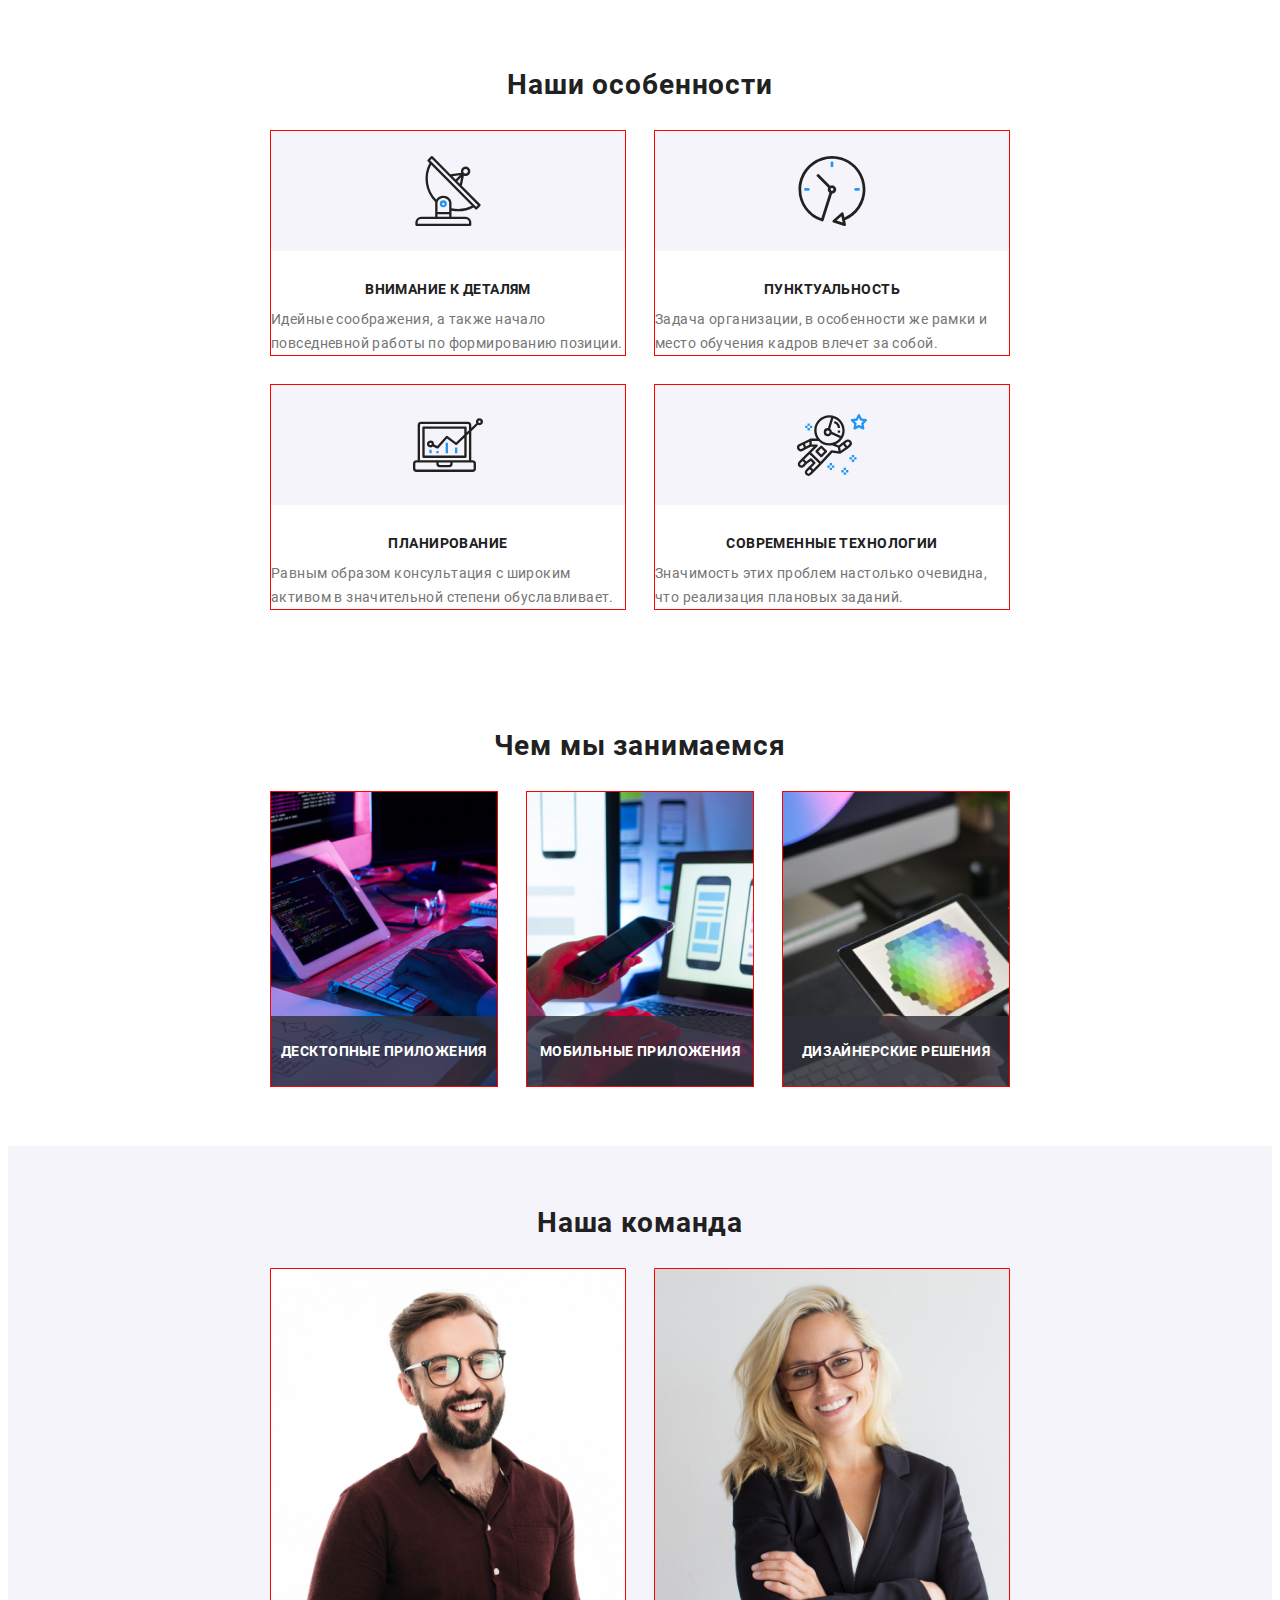
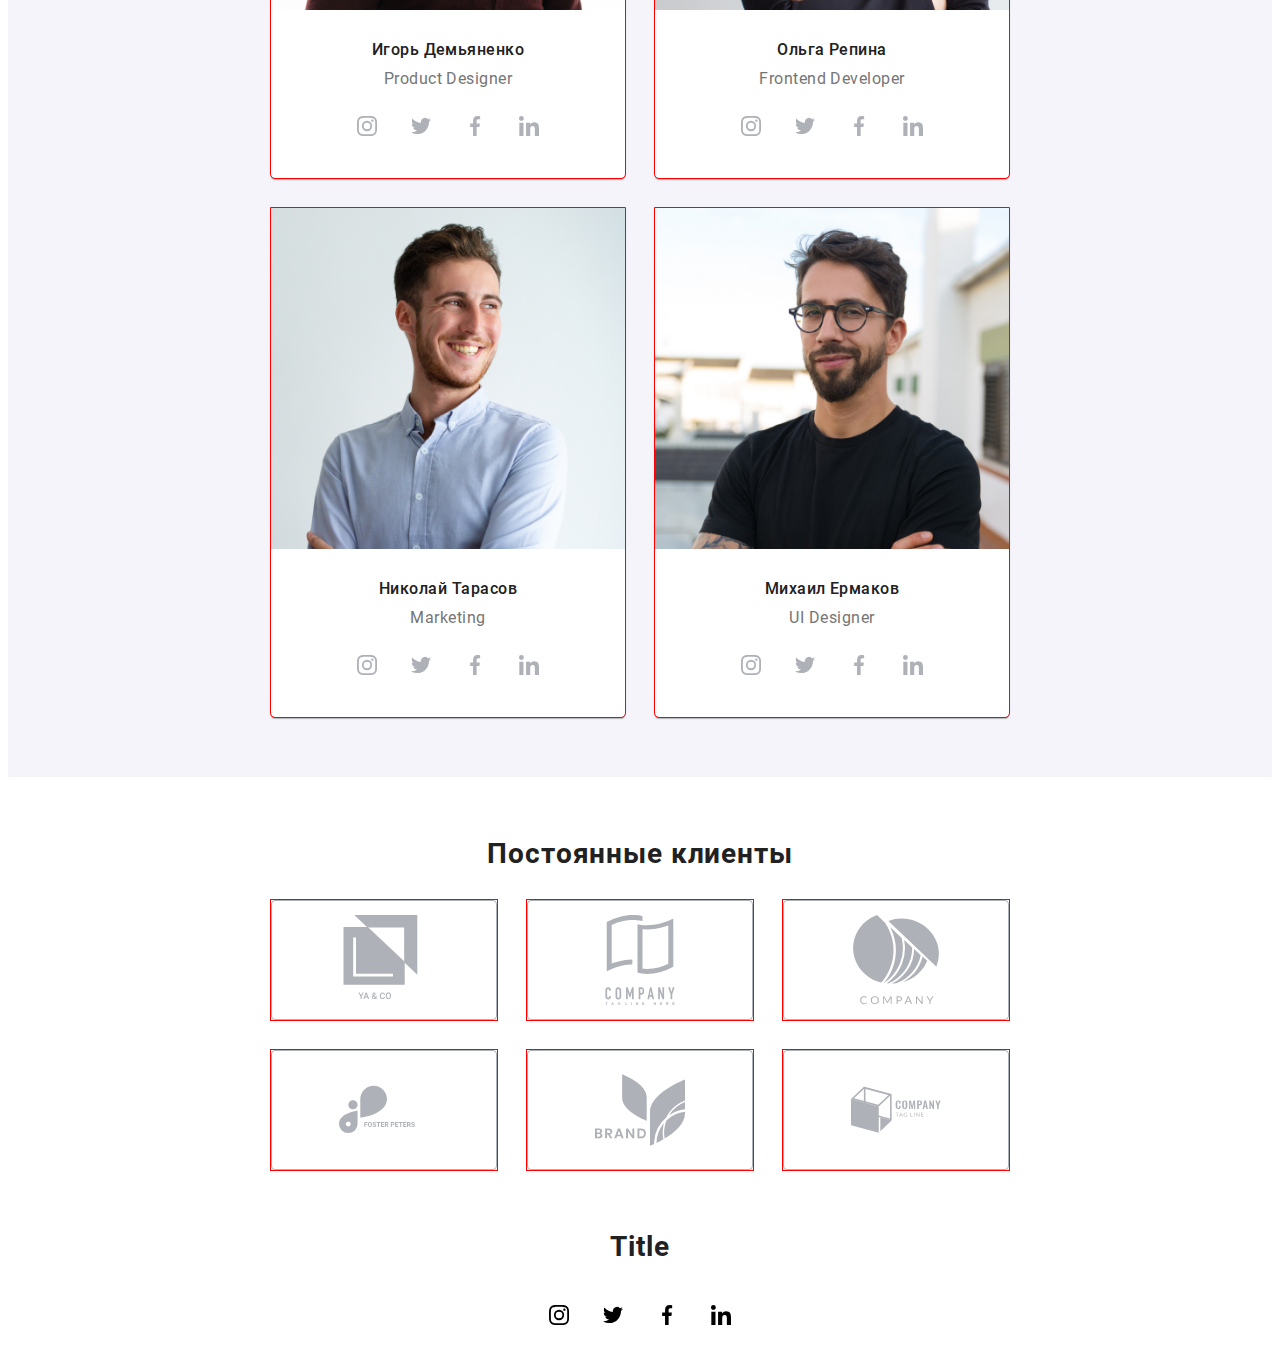
==== commit ed7bd945: "new_20201002" ====
--- a/index.html
+++ b/index.html
@@ -1,140 +1,74 @@
 <!DOCTYPE html>
-<html lang="ru">
+<html lang="en">
   <head>
     <meta charset="UTF-8" />
     <meta name="viewport" content="width=device-width, initial-scale=1.0" />
-    <title>Webstudio-Main</title>
-    <link rel="stylesheet" href="./css/modern-normalize.css" />
+    <title>Studio_Test</title>
     <link rel="stylesheet" href="./css/common.css" />
-    <link rel="stylesheet" href="./css/studio.css" />
-
-    <!-- <link rel="stylesheet" href="./css/test.css" /> -->
   </head>
   <body>
-    <!-- header & navigation -->
-    <!-- верхній рядок з навігацією -->
-    <header class="header">
-      <div class="header_container">
-        <a href="./index.html" class="logo logo--header">
-          <span class="logo__text text--blue">Web</span>
-          <span class="logo__text text--dark">Studio</span>
-        </a>
-        <nav class="header_navigation">
-          <ul class="list">
-            <li class="list_item list_item--nav">
-              <a href="./index.html" class="link navigation_link current">
-                <span class="text">Студия</span>
-              </a>
-            </li>
-            <li class="list_item list_item--nav">
-              <a href="./portfolio.html" class="link navigation_link">
-                <span class="text">Портфолио</span>
-              </a>
-            </li>
-            <li class="list_item list_item--nav">
-              <a href="#contacts" class="link navigation_link">
-                <span class="text">Контакты</span>
-              </a>
-            </li>
-          </ul>
-        </nav>
-
-        <ul class="list contacts_list">
-          <li class="list_item">
-            <a href="./test.html" class="link contacts_link">
-              <svg class="icon">
-                <use
-                  href="./images/common/icons/social-icons.svg#envelope"
-                ></use>
-              </svg>
-              <span class="text">info@devstudio.com</span>
-            </a>
-          </li>
-          <li class="list_item">
-            <a href="./test.html" class="link contacts_link">
-              <svg class="icon">
-                <use
-                  href="./images/common/icons/social-icons.svg#smartphone"
-                ></use>
-              </svg>
-              <span class="text">+38 096 111 11 11</span>
-            </a>
-          </li>
-        </ul>
-      </div>
-    </header>
-    <!-- hero, main title & order link -->
-    <!-- блок-герой з головним заголовком(гаслом) та картинкою  -->
-    <div class="hero">
-      <div class="container">
-        <div class="baner-overlay">
-          <h1 class="h1 hero-h1">Эффективные решения для вашего бизнеса</h1>
-          <!-- <a class="button" href="#">
-            <span class="text"> Заказать услугу </span>
-          </a> -->
-          <button class="button hero_button btn" data-modal-open>
-            <span> Заказать услугу </span>
-          </button>
-        </div>
-      </div>
-    </div>
-    <!-- features section -->
     <section class="features">
-      <div class="container">
-        <h2 class="h2">Особенности</h2>
-        <ul class="features-list">
-          <li class="features-list-item">
-            <div class="features-img-wrap">
-              <svg class="features-icon">
+      <div class="container__features">
+        <h2 class="section_title title--features">
+          <span>Наши особенности</span>
+        </h2>
+        <ul class="list greed">
+          <li class="greed__item greed__item--feature">
+            <div class="feature__icon-container">
+              <!-- <span>Внимание к деталям</span> -->
+              <svg class="feature__icon">
                 <use
                   href="./images/studio/features/features-icons.svg#antenna"
                 ></use>
               </svg>
             </div>
-            <h3 class="h3">Внимание к деталям</h3>
-            <p class="p">
+            <h3 class="feature__label">Внимание к деталям</h3>
+            <p class="feature__description">
               Идейные соображения, а также начало повседневной работы по
               формированию позиции.
             </p>
           </li>
-          <li class="features-list-item">
-            <div class="features-img-wrap">
-              <svg class="features-icon">
+          <li class="greed__item greed__item--feature">
+            <div class="feature__icon-container">
+              <svg class="feature__icon">
                 <use
                   href="./images/studio/features/features-icons.svg#clock"
                 ></use>
               </svg>
-            </div>
-            <h3 class="h3">Пунктуальность</h3>
-            <p class="p">
+              <!-- <span>Пунктуальность</span> -->
+            </div>
+            <h3 class="feature__label">Пунктуальность</h3>
+            <p class="feature__description">
               Задача организации, в особенности же рамки и место обучения кадров
               влечет за собой.
             </p>
           </li>
-          <li class="features-list-item">
-            <div class="features-img-wrap">
-              <svg class="features-icon">
+          <li class="greed__item greed__item--feature">
+            <div class="feature__icon-container">
+              <svg class="feature__icon">
                 <use
                   href="./images/studio/features/features-icons.svg#diagram"
                 ></use>
               </svg>
-            </div>
-            <h3 class="h3">Планирование</h3>
-            <p class="p">
+              <!-- <span>Планирование</span> -->
+            </div>
+            <h3 class="feature__label">Планирование</h3>
+            <p class="feature__description">
               Равным образом консультация с широким активом в значительной
               степени обуславливает.
             </p>
           </li>
-          <li class="features-list-item">
-            <div class="features-img-wrap">
-              <svg class="features-icon">
+          <li class="greed__item greed__item--feature">
+            <div class="feature__icon-container">
+              <svg class="feature__icon">
                 <use
                   href="./images/studio/features/features-icons.svg#astronaut"
                 ></use>
               </svg>
-            </div>
-            <h3 class="h3">Современные технологии</h3>
-            <p class="p">
+              <!-- <span>Современные технологии</span> -->
+            </div>
+            <h3 class="feature__label">Современные технологии</h3>
+            <p class="feature__description">
               Значимость этих проблем настолько очевидна, что реализация
               плановых заданий.
             </p>
@@ -142,468 +76,393 @@
         </ul>
       </div>
     </section>
-    <!-- directions section -->
+    <!-- ==Directions ================= -->
     <section class="directions">
-      <div class="container">
-        <h2 class="h2">Чем мы занимаемся</h2>
-        <ul class="directions-list">
-          <li class="directions-list-item DesktopApp">
-            <h3 class="h3">Десктопные приложения</h3>
-          </li>
-          <li class="directions-list-item MobileApp">
-            <h3 class="h3">Мобильные приложения</h3>
-          </li>
-          <li class="directions-list-item DesSol">
-            <h3 class="h3">Дизайнерские решения</h3>
+      <div class="container container__directions">
+        <h2 class="section_title">
+          <span>Чем мы занимаемся</span>
+        </h2>
+        <ul class="list greed">
+          <li class="greed__item greed__item--directions">
+            <div class="direction__label">
+              <span>Десктопные приложения</span>
+            </div>
+          </li>
+          <li class="greed__item greed__item--directions">
+            <div class="direction__label">
+              <span>Мобильные приложения</span>
+            </div>
+          </li>
+          <li class="greed__item greed__item--directions">
+            <div class="direction__label">
+              <span>Дизайнерские решения</span>
+            </div>
           </li>
         </ul>
       </div>
     </section>
-    <!-- ======= team/staff section ======= -->
+    <!-- ==Team ================= -->
     <section class="team">
-      <div class="container">
-        <h2 class="h2">Наша команда</h2>
-        <ul class="team-list">
-          <!-- Product Designer -->
-          <li class="team-list-item-wrapper">
-            <figure class="team-list-item">
-              <img
-                class="team-list-item-image"
-                src="./images/studio/team/ProDes.jpg"
-                alt="Игорь Демьяненко"
-              />
-              <figcaption class="team-list-image-caption">
-                <h3 class="h3">Игорь Демьяненко</h3>
-                <p class="position">Product Designer</p>
-              </figcaption>
-            </figure>
-            <ul class="socials">
-              <li class="socials_item">
-                <a href="#" class="socials_link">
-                  <svg class="social-icon team-icon">
-                    <use
-                      href="./images/common/icons/social-icons.svg#instagram"
-                    ></use>
-                  </svg>
-                </a>
-              </li>
-              <li class="socials_item">
-                <a href="#" class="socials_link">
-                  <svg class="social-icon team-icon">
-                    <use
-                      href="./images/common/icons/social-icons.svg#twitter"
-                    ></use>
-                  </svg>
-                </a>
-              </li>
-              <li class="socials_item">
-                <a href="#" class="socials_link">
-                  <svg class="social-icon team-icon">
-                    <use
-                      href="./images/common/icons/social-icons.svg#facebook"
-                    ></use>
-                  </svg>
-                </a>
-              </li>
-              <li class="socials_item">
-                <a href="#" class="socials_link">
-                  <svg class="social-icon team-icon">
-                    <use
-                      href="./images/common/icons/social-icons.svg#linkedin"
-                    ></use>
-                  </svg>
-                </a>
-              </li>
-            </ul>
-          </li>
-          <!-- Frontend Developer -->
-          <li class="team-list-item-wrapper">
-            <figure class="team-list-item">
-              <img
-                class="team-list-item-image"
-                src="./images/studio/team/FroDev.jpg"
-                alt="Ольга Репина"
-              />
-              <figcaption class="team-list-image-caption">
-                <h3 class="h3">Ольга Репина</h3>
-                <p class="position">Frontend Developer</p>
-              </figcaption>
-            </figure>
-            <ul class="socials">
-              <li class="socials_item">
-                <a href="#" class="socials_link">
-                  <svg class="social-icon team-icon">
-                    <use
-                      href="./images/common/icons/social-icons.svg#instagram"
-                    ></use>
-                  </svg>
-                </a>
-              </li>
-              <li class="socials_item">
-                <a href="#" class="socials_link">
-                  <svg class="social-icon team-icon">
-                    <use
-                      href="./images/common/icons/social-icons.svg#twitter"
-                    ></use>
-                  </svg>
-                </a>
-              </li>
-              <li class="socials_item">
-                <a href="#" class="socials_link">
-                  <svg class="social-icon team-icon">
-                    <use
-                      href="./images/common/icons/social-icons.svg#facebook"
-                    ></use>
-                  </svg>
-                </a>
-              </li>
-              <li class="socials_item">
-                <a href="#" class="socials_link">
-                  <svg class="social-icon team-icon">
-                    <use
-                      href="./images/common/icons/social-icons.svg#linkedin"
-                    ></use>
-                  </svg>
-                </a>
-              </li>
-            </ul>
-          </li>
-          <!-- Marketing -->
-          <li class="team-list-item-wrapper">
-            <figure class="team-list-item">
-              <img
-                class="team-list-item-image"
-                src="./images/studio/team/Marketing.jpg"
-                alt="Николай Тарасов"
-              />
-              <figcaption class="team-list-image-caption">
-                <h3 class="h3">Николай Тарасов</h3>
-                <p class="position">Marketing</p>
-              </figcaption>
-            </figure>
-            <ul class="socials">
-              <li class="socials_item">
-                <a href="#" class="socials_link">
-                  <svg class="social-icon team-icon">
-                    <use
-                      href="./images/common/icons/social-icons.svg#instagram"
-                    ></use>
-                  </svg>
-                </a>
-              </li>
-              <li class="socials_item">
-                <a href="#" class="socials_link">
-                  <svg class="social-icon team-icon">
-                    <use
-                      href="./images/common/icons/social-icons.svg#twitter"
-                    ></use>
-                  </svg>
-                </a>
-              </li>
-              <li class="socials_item">
-                <a href="#" class="socials_link">
-                  <svg class="social-icon team-icon">
-                    <use
-                      href="./images/common/icons/social-icons.svg#facebook"
-                    ></use>
-                  </svg>
-                </a>
-              </li>
-              <li class="socials_item">
-                <a href="#" class="socials_link">
-                  <svg class="social-icon team-icon">
-                    <use
-                      href="./images/common/icons/social-icons.svg#linkedin"
-                    ></use>
-                  </svg>
-                </a>
-              </li>
-            </ul>
-          </li>
-          <!-- UI Designer -->
-          <li class="team-list-item-wrapper">
-            <figure class="team-list-item">
-              <img
-                class="team-list-item-image"
-                src="./images/studio/team/UIDes.jpg"
-                alt="Михаил Ермаков"
-              />
-              <figcaption class="team-list-image-caption">
-                <h3 class="h3">Михаил Ермаков</h3>
-                <p class="position">UI Designer</p>
-              </figcaption>
-            </figure>
-            <ul class="socials">
-              <li class="socials_item">
-                <a href="#" class="socials_link">
-                  <svg class="social-icon team-icon">
-                    <use
-                      href="./images/common/icons/social-icons.svg#instagram"
-                    ></use>
-                  </svg>
-                </a>
-              </li>
-              <li class="socials_item">
-                <a href="#" class="socials_link">
-                  <svg class="social-icon team-icon">
-                    <use
-                      href="./images/common/icons/social-icons.svg#twitter"
-                    ></use>
-                  </svg>
-                </a>
-              </li>
-              <li class="socials_item">
-                <a href="#" class="socials_link">
-                  <svg class="social-icon team-icon">
-                    <use
-                      href="./images/common/icons/social-icons.svg#facebook"
-                    ></use>
-                  </svg>
-                </a>
-              </li>
-              <li class="socials_item">
-                <a href="#" class="socials_link">
-                  <svg class="social-icon team-icon">
-                    <use
-                      href="./images/common/icons/social-icons.svg#linkedin"
-                    ></use>
-                  </svg>
-                </a>
-              </li>
-            </ul>
+      <div class="container__team">
+        <h2 class="section_title">
+          <span>Наша команда</span>
+        </h2>
+        <ul class="list greed">
+          <li class="greed__item greed__item--team">
+            <img
+              class="team__member__pict"
+              src="./images/studio/team/ProDes.jpg"
+              alt="Игорь Демьяненко"
+            />
+            <h3 class="member-name">Игорь Демьяненко</h3>
+            <p class="member-position">Product Designer</p>
+            <div class="team__member__socials">
+              <ul class="list list_social">
+                <li class="list_item list_item--socials">
+                  <a href="./index.html" class="link link_social team-social">
+                    <svg class="icon social_icon">
+                      <use
+                        href="./images/common/icons/social-icons.svg#instagram"
+                      ></use>
+                    </svg>
+                  </a>
+                </li>
+                <li class="list_item list_item--socials">
+                  <a href="#" class="link link_social team-social">
+                    <svg class="icon social_icon">
+                      <use
+                        href="./images/common/icons/social-icons.svg#twitter"
+                      ></use>
+                    </svg>
+                  </a>
+                </li>
+                <li class="list_item list_item--socials">
+                  <a href="#" class="link link_social team-social">
+                    <svg class="icon social_icon">
+                      <use
+                        href="./images/common/icons/social-icons.svg#facebook"
+                      ></use>
+                    </svg>
+                  </a>
+                </li>
+                <li class="list_item list_item--socials">
+                  <a href="#" class="link link_social team-social">
+                    <svg class="icon social_icon">
+                      <use
+                        href="./images/common/icons/social-icons.svg#linkedin"
+                      ></use>
+                    </svg>
+                  </a>
+                </li>
+              </ul>
+            </div>
+          </li>
+          <li class="greed__item greed__item--team">
+            <img
+              class="team__member__pict"
+              src="./images/studio/team/FroDev.jpg"
+              alt="Ольга Репина"
+            />
+            <h3 class="member-name">Ольга Репина</h3>
+            <p class="member-position">Frontend Developer</p>
+            <div class="team__member__socials">
+              <ul class="list list_social">
+                <li class="list_item list_item--socials">
+                  <a href="./index.html" class="link link_social team-social">
+                    <svg class="icon social_icon">
+                      <use
+                        href="./images/common/icons/social-icons.svg#instagram"
+                      ></use>
+                    </svg>
+                  </a>
+                </li>
+                <li class="list_item list_item--socials">
+                  <a href="#" class="link link_social team-social">
+                    <svg class="icon social_icon">
+                      <use
+                        href="./images/common/icons/social-icons.svg#twitter"
+                      ></use>
+                    </svg>
+                  </a>
+                </li>
+                <li class="list_item list_item--socials">
+                  <a href="#" class="link link_social team-social">
+                    <svg class="icon social_icon">
+                      <use
+                        href="./images/common/icons/social-icons.svg#facebook"
+                      ></use>
+                    </svg>
+                  </a>
+                </li>
+                <li class="list_item list_item--socials">
+                  <a href="#" class="link link_social team-social">
+                    <svg class="icon social_icon">
+                      <use
+                        href="./images/common/icons/social-icons.svg#linkedin"
+                      ></use>
+                    </svg>
+                  </a>
+                </li>
+              </ul>
+            </div>
+          </li>
+          <li class="greed__item greed__item--team">
+            <img
+              class="team__member__pict"
+              src="./images/studio/team/Marketing.jpg"
+              alt="Николай Тарасов"
+            />
+            <h3 class="member-name">Николай Тарасов</h3>
+            <p class="member-position">Marketing</p>
+            <div class="team__member__socials">
+              <ul class="list list_social">
+                <li class="list_item list_item--socials">
+                  <a href="./index.html" class="link link_social team-social">
+                    <svg class="icon social_icon">
+                      <use
+                        href="./images/common/icons/social-icons.svg#instagram"
+                      ></use>
+                    </svg>
+                  </a>
+                </li>
+                <li class="list_item list_item--socials">
+                  <a href="#" class="link link_social team-social">
+                    <svg class="icon social_icon">
+                      <use
+                        href="./images/common/icons/social-icons.svg#twitter"
+                      ></use>
+                    </svg>
+                  </a>
+                </li>
+                <li class="list_item list_item--socials">
+                  <a href="#" class="link link_social team-social">
+                    <svg class="icon social_icon">
+                      <use
+                        href="./images/common/icons/social-icons.svg#facebook"
+                      ></use>
+                    </svg>
+                  </a>
+                </li>
+                <li class="list_item list_item--socials">
+                  <a href="#" class="link link_social team-social">
+                    <svg class="icon social_icon">
+                      <use
+                        href="./images/common/icons/social-icons.svg#linkedin"
+                      ></use>
+                    </svg>
+                  </a>
+                </li>
+              </ul>
+            </div>
+          </li>
+          <li class="greed__item greed__item--team">
+            <img
+              class="team__member__pict"
+              src="./images/studio/team/UIDes.jpg"
+              alt="Михаил Ермаков"
+            />
+            <h3 class="member-name">Михаил Ермаков</h3>
+            <p class="member-position">UI Designer</p>
+            <div class="team__member__socials">
+              <ul class="list list_social">
+                <li class="list_item list_item--socials">
+                  <a href="./index.html" class="link link_social team-social">
+                    <svg class="icon social_icon">
+                      <use
+                        href="./images/common/icons/social-icons.svg#instagram"
+                      ></use>
+                    </svg>
+                  </a>
+                </li>
+                <li class="list_item list_item--socials">
+                  <a href="#" class="link link_social team-social">
+                    <svg class="icon social_icon">
+                      <use
+                        href="./images/common/icons/social-icons.svg#twitter"
+                      ></use>
+                    </svg>
+                  </a>
+                </li>
+                <li class="list_item list_item--socials">
+                  <a href="#" class="link link_social team-social">
+                    <svg class="icon social_icon">
+                      <use
+                        href="./images/common/icons/social-icons.svg#facebook"
+                      ></use>
+                    </svg>
+                  </a>
+                </li>
+                <li class="list_item list_item--socials">
+                  <a href="#" class="link link_social team-social">
+                    <svg class="icon social_icon">
+                      <use
+                        href="./images/common/icons/social-icons.svg#linkedin"
+                      ></use>
+                    </svg>
+                  </a>
+                </li>
+              </ul>
+            </div>
           </li>
         </ul>
       </div>
     </section>
-    <!-- ======= customers/clients section ======= -->
+    <!-- === Clients ============= -->
     <section class="clients">
-      <div class="container">
-        <h2 class="h2">Постоянные клиенты</h2>
-        <ul class="clients-list">
-          <li class="clients-list-item">
-            <a href="./index.html" class="clients-link">
-              <svg class="clients-icon">
-                <use
-                  href="./images/studio/clients/clients-icons.svg#logo1"
-                ></use>
-              </svg>
-            </a>
-          </li>
-          <li class="clients-list-item">
-            <a href="./index.html" class="clients-link">
-              <svg class="clients-icon">
-                <use
-                  href="./images/studio/clients/clients-icons.svg#logo2"
-                ></use>
-              </svg>
-            </a>
-          </li>
-          <li class="clients-list-item">
-            <a href="./index.html" class="clients-link">
-              <svg class="clients-icon">
-                <use
-                  href="./images/studio/clients/clients-icons.svg#logo3"
-                ></use>
-              </svg>
-            </a>
-          </li>
-          <li class="clients-list-item">
-            <a href="./index.html" class="clients-link">
-              <svg class="clients-icon">
-                <use
-                  href="./images/studio/clients/clients-icons.svg#logo4"
-                ></use>
-              </svg>
-            </a>
-          </li>
-          <li class="clients-list-item">
-            <a href="./index.html" class="clients-link">
-              <svg class="clients-icon">
-                <use
-                  href="./images/studio/clients/clients-icons.svg#logo5"
-                ></use>
-              </svg>
-            </a>
-          </li>
-          <li class="clients-list-item">
-            <a href="./index.html" class="clients-link">
-              <svg class="clients-icon">
-                <use
-                  href="./images/studio/clients/clients-icons.svg#logo6"
-                ></use>
-              </svg>
-            </a>
+      <div class="container__clients">
+        <h2 class="section_title">
+          <span>Постоянные клиенты</span>
+        </h2>
+        <ul class="list greed">
+          <!-- === client 1 ====== -->
+          <li class="greed__item greed__item--client">
+            <a href="#" class="link client__link client__icon-container">
+              <svg class="client__icon">
+                <use
+                  href="../images/studio/clients/clients-icons.svg#logo1"
+                ></use>
+              </svg>
+            </a>
+            <h3 class="client__label">Client 1</h3>
+            <p class="client__description">
+              Lorem ipsum dolor sit amet consectetur adipisicing elit. Dolorum
+              esse iusto vel vero delectus numquam adipisci deserunt qui facilis
+              in. Suscipit repellat, aspernatur ad in sunt eligendi fugiat
+              laboriosam mollitia?
+            </p>
+          </li>
+          <!-- === client 2 ====== -->
+          <li class="greed__item greed__item--client">
+            <a href="#" class="link client__link client__icon-container">
+              <svg class="client__icon">
+                <use
+                  href="../images/studio/clients/clients-icons.svg#logo2"
+                ></use>
+              </svg>
+            </a>
+            <h3 class="client__label">Client 2</h3>
+            <p class="client__description">
+              Lorem ipsum dolor sit amet consectetur adipisicing elit. Dolorum
+              esse iusto vel vero delectus numquam adipisci deserunt qui facilis
+              in. Suscipit repellat, aspernatur ad in sunt eligendi fugiat
+              laboriosam mollitia?
+            </p>
+          </li>
+          <!-- === client 3 ====== -->
+          <li class="greed__item greed__item--client">
+            <a href="#" class="link client__link client__icon-container">
+              <svg class="client__icon">
+                <use
+                  href="../images/studio/clients/clients-icons.svg#logo3"
+                ></use>
+              </svg>
+            </a>
+            <h3 class="client__label">Client 3</h3>
+            <p class="client__description">
+              Lorem ipsum dolor sit amet consectetur adipisicing elit. Dolorum
+              esse iusto vel vero delectus numquam adipisci deserunt qui facilis
+              in. Suscipit repellat, aspernatur ad in sunt eligendi fugiat
+              laboriosam mollitia?
+            </p>
+          </li>
+          <!-- === client 4 ====== -->
+          <li class="greed__item greed__item--client">
+            <a href="#" class="link client__link client__icon-container">
+              <svg class="client__icon">
+                <use
+                  href="../images/studio/clients/clients-icons.svg#logo4"
+                ></use>
+              </svg>
+            </a>
+            <h3 class="client__label">Client 4</h3>
+            <p class="client__description">
+              Lorem ipsum dolor sit amet consectetur adipisicing elit. Dolorum
+              esse iusto vel vero delectus numquam adipisci deserunt qui facilis
+              in. Suscipit repellat, aspernatur ad in sunt eligendi fugiat
+              laboriosam mollitia?
+            </p>
+          </li>
+          <!-- === client 5 ====== -->
+          <li class="greed__item greed__item--client">
+            <a href="#" class="link client__link client__icon-container">
+              <svg class="client__icon">
+                <use
+                  href="../images/studio/clients/clients-icons.svg#logo5"
+                ></use>
+              </svg>
+            </a>
+            <h3 class="client__label">Client 5</h3>
+            <p class="client__description">
+              Lorem ipsum dolor sit amet consectetur adipisicing elit. Dolorum
+              esse iusto vel vero delectus numquam adipisci deserunt qui facilis
+              in. Suscipit repellat, aspernatur ad in sunt eligendi fugiat
+              laboriosam mollitia?
+            </p>
+          </li>
+          <!-- === client 5 ====== -->
+          <li class="greed__item greed__item--client">
+            <a href="#" class="link client__link client__icon-container">
+              <svg class="client__icon">
+                <use
+                  href="../images/studio/clients/clients-icons.svg#logo6"
+                ></use>
+              </svg>
+            </a>
+            <h3 class="client__label">Client 6</h3>
+            <p class="client__description">
+              Lorem ipsum dolor sit amet consectetur adipisicing elit. Dolorum
+              esse iusto vel vero delectus numquam adipisci deserunt qui facilis
+              in. Suscipit repellat, aspernatur ad in sunt eligendi fugiat
+              laboriosam mollitia?
+            </p>
           </li>
         </ul>
       </div>
     </section>
-    <!-- ===== footer: contacts, social links & subscribe ====== -->
-    <footer class="footer">
+
+    <!-- === Test ============= -->
+    <section class="social">
       <div class="container">
-        <address class="footer-item footer-addr-container" id="contacts">
-          <ul class="footer-addr" id="contacts">
-            <!-- logo -->
-            <li class="addr-item">
-              <a class="logo logo--footer" href="./index.html">
-                <span class="logo__text text--blue">Web</span>
-                <span class="logo__text text--light">Studio</span>
-              </a>
-            </li>
-            <!-- address -->
-            <li class="addr-item">
-              <a class="footer-link" href="./index.html">
-                <span class="addr-text">г. Киев, пр-т Леси Украинки, 26</span>
-              </a>
-            </li>
-            <!-- e-mail -->
-            <li class="addr-item">
-              <a class="footer-link" href="./index.html">
-                <span class="addr-text">info@example.com</span>
-              </a>
-            </li>
-            <!-- phone -->
-            <li class="addr-item">
-              <a class="footer-link" href="./index.html">
-                <span class="addr-text">+38 099 111 11 11</span>
-              </a>
-            </li>
-          </ul>
-        </address>
-        <div class="footer-item footer-social">
-          <h3 class="h3">присоединяйтесь</h3>
-          <ul class="socials">
-            <li class="socials_item">
-              <a href="#" class="footer-social-link socials_link">
-                <svg class="social-icon footer-icon">
-                  <use
-                    href="./images/common/icons/social-icons.svg#instagram"
-                  ></use>
-                </svg>
-              </a>
-            </li>
-            <li class="socials_item">
-              <a href="#" class="footer-social-link socials_link">
-                <svg class="social-icon footer-icon">
-                  <use
-                    href="./images/common/icons/social-icons.svg#twitter"
-                  ></use>
-                </svg>
-              </a>
-            </li>
-            <li class="socials_item">
-              <a href="#" class="footer-social-link socials_link">
-                <svg class="social-icon footer-icon">
-                  <use
-                    href="./images/common/icons/social-icons.svg#facebook"
-                  ></use>
-                </svg>
-              </a>
-            </li>
-            <li class="socials_item">
-              <a href="#" class="footer-social-link socials_link">
-                <svg class="social-icon footer-icon">
-                  <use
-                    href="./images/common/icons/social-icons.svg#linkedin"
-                  ></use>
-                </svg>
-              </a>
-            </li>
-          </ul>
-        </div>
-        <form class="footer-item subscribe">
-          <label class="h3" for="email">Подпишитесь на рассылку</label>
-          <div class="container">
-            <input
-              class="input"
-              type="email"
-              name="email"
-              id="email"
-              placeholder="E-mail"
-            />
-
-            <button class="button" type="submit">
-              <div class="container">
-                <span>Подписаться</span>
-                <svg class="icon">
-                  <use href="./images/common/icons/social-icons.svg#send"></use>
-                </svg>
-              </div>
-            </button>
-          </div>
-          <!-- <span>E-mail</span> -->
-        </form>
+        <h2 class="section_title">Title</h2>
+        <ul class="list list_social">
+          <li class="list_item list_item--socials">
+            <a href="./index.html" class="link link_social">
+              <svg class="icon social_icon">
+                <use
+                  href="./images/common/icons/social-icons.svg#instagram"
+                ></use>
+              </svg>
+            </a>
+          </li>
+          <li class="list_item list_item--socials">
+            <a href="#" class="link link_social">
+              <svg class="icon social_icon">
+                <use
+                  href="./images/common/icons/social-icons.svg#twitter"
+                ></use>
+              </svg>
+            </a>
+          </li>
+          <li class="list_item list_item--socials">
+            <a href="#" class="link link_social">
+              <svg class="icon social_icon">
+                <use
+                  href="./images/common/icons/social-icons.svg#facebook"
+                ></use>
+              </svg>
+            </a>
+          </li>
+          <li class="list_item list_item--socials">
+            <a href="#" class="link link_social">
+              <svg class="icon social_icon">
+                <use
+                  href="./images/common/icons/social-icons.svg#linkedin"
+                ></use>
+              </svg>
+            </a>
+          </li>
+        </ul>
       </div>
-    </footer>
-    <!-- модалка -->
-    <div class="backdrop is-hidden" data-modal>
-      <form class="form modal">
-        <button class="btn-close" data-modal-close>
-          <svg class="icon">
-            <use href="./images/modal/icons-modal.svg#close"></use>
-          </svg>
-        </button>
-        <h2 class="h2">Оставьте свои данные, мы вам перезвоним</h2>
-        <label class="label" for="name">Имя</label>
-        <div class="field">
-          <input class="input" type="text" id="name" placeholder="Имя" />
-          <div class="icon-wrap">
-            <svg class="icon">
-              <use href="./images/modal/icons-modal.svg#person"></use>
-            </svg>
-          </div>
-        </div>
-        <label class="label" for="phone">Телефон</label>
-        <div class="field">
-          <input
-            class="input"
-            type="text"
-            id="phone"
-            placeholder="+380ХХХХХХХХХ"
-          />
-          <div class="icon-wrap">
-            <svg class="icon">
-              <use href="./images/modal/icons-modal.svg#phone"></use>
-            </svg>
-          </div>
-        </div>
-        <label class="label" for="mail">Почта</label>
-        <div class="field">
-          <input
-            class="input"
-            type="text"
-            id="mail"
-            placeholder="mailto@mail.com"
-          />
-          <div class="icon-wrap">
-            <svg class="icon">
-              <use href="./images/modal/icons-modal.svg#email"></use>
-            </svg>
-          </div>
-        </div>
-        <label class="label" for="comment">Комментарий</label>
-        <div class="field comment">
-          <textarea
-            class="input comment"
-            name="comment"
-            placeholder="Введите текст"
-            id="comment"
-          ></textarea>
-        </div>
-        <div class="field confirm">
-          <input class="checkbox confirm" type="checkbox" id="confirm" />
-
-          <label class="label confirm" for="confirm">
-            <span> Соглашаюсь с рассылкой и принимаю </span>
-            <a href="#" class="link confirm">Условия договора</a>
-          </label>
-        </div>
-        <button class="button" type="submit">
-          <span>Отправить</span>
-        </button>
-        <!-- <button type="submit"></button> -->
-        <!-- <input type="button" value=""> -->
-      </form>
-    </div>
-    <script src="./js/script.js"></script>
+    </section>
   </body>
 </html>
--- a/css/common.css
+++ b/css/common.css
@@ -1,5 +1,3 @@
-/* fonts */
-/* fonts to use */
 /* fonts to use */
 @font-face {
   font-family: "Raleway";
@@ -36,807 +34,625 @@
   font-style: normal;
 }
 
-@font-face {
-  font-family: "Raleway";
-  src: url("../fonts/Raleway-Bold.ttf") format("truetype");
-  font-weight: 700;
-  font-style: normal;
-}
-
-.logo {
-  height: 30px;
-  font-family: "Raleway";
-  font-style: normal;
-  font-weight: bold;
-  letter-spacing: 0.03em;
-  font-size: 0px;
-  text-decoration: none;
-  color: #2196f3;
-}
-
-.logo:visited {
-  color: inherit;
-  text-decoration: inherit;
-}
-
-.logo__text {
-  line-height: 30px;
-  font-size: 26px;
-  line-height: 31px;
-}
-
-.text--blue {
-  color: #2196f3;
-}
-
-.text--dark {
-  color: #212121;
-}
-
-.text--light {
-  color: #ffffff;
-}
-
-.logo--header {
-  display: -webkit-box;
-  display: -ms-flexbox;
+.container__clients, .container__team, .container__directions, .container__features {
+  min-width: 320px;
+  width: 100%;
+  margin: 0 auto;
+  padding: 60px 15px;
+}
+
+@media (min-width: 480px) and (max-width: 767px) {
+  .container__clients, .container__team, .container__directions, .container__features {
+    width: 100%;
+    padding: 60px 15px;
+  }
+}
+
+@media (min-width: 768px) and (max-width: 1599px) {
+  .container__clients, .container__team, .container__directions, .container__features {
+    width: 768px;
+    padding: 60px 15px;
+  }
+}
+
+@media (min-width: 1600px) {
+  .container__clients, .container__team, .container__directions, .container__features {
+    width: 1600px;
+    padding: 94px 215px;
+  }
+}
+
+.list_social {
   display: flex;
-  -ms-flex-wrap: nowrap;
-      flex-wrap: nowrap;
-  -webkit-box-align: center;
-      -ms-flex-align: center;
-          align-items: center;
-  -webkit-box-pack: center;
-      -ms-flex-pack: center;
-          justify-content: center;
-  margin-right: 93px;
-}
-
-.logo--footer {
-  display: -webkit-box;
-  display: -ms-flexbox;
+  align-items: center;
+  justify-content: center;
+}
+
+.icon {
+  stroke-width: 0;
+  stroke: currentColor;
+}
+
+.social_icon {
+  height: 20px;
+  width: 20px;
+}
+
+.container__clients, .container__team, .container__directions, .container__features {
+  min-width: 320px;
+  width: 100%;
+  margin: 0 auto;
+  padding: 60px 15px;
+}
+
+@media (min-width: 480px) and (max-width: 767px) {
+  .container__clients, .container__team, .container__directions, .container__features {
+    width: 100%;
+    padding: 60px 15px;
+  }
+}
+
+@media (min-width: 768px) and (max-width: 1599px) {
+  .container__clients, .container__team, .container__directions, .container__features {
+    width: 768px;
+    padding: 60px 15px;
+  }
+}
+
+@media (min-width: 1600px) {
+  .container__clients, .container__team, .container__directions, .container__features {
+    width: 1600px;
+    padding: 94px 215px;
+  }
+}
+
+@media (min-width: 480px) and (max-width: 767px) {
+  .clients {
+    display: flex;
+  }
+}
+
+@media (min-width: 768px) and (max-width: 1599px) {
+  .clients {
+    display: flex;
+  }
+}
+
+@media (min-width: 1600px) {
+  .clients {
+    display: flex;
+  }
+}
+
+.greed__item--client {
+  position: relative;
+  background-repeat: no-repeat;
+  background-size: cover;
+  background-position: center;
+}
+
+@media (max-width: 479px) {
+  .greed__item--client {
+    width: 100%;
+    margin: 0px;
+  }
+  .greed__item--client:not(:last-child) {
+    margin-bottom: 30px;
+  }
+}
+
+@media (min-width: 480px) and (max-width: 767px) {
+  .greed__item--client {
+    width: calc((100% - 1 * 30px) / 2);
+  }
+  .greed__item--client:not(:nth-child(2n)) {
+    margin-right: 30px;
+  }
+  .greed__item--client:nth-child(-n + 2) {
+    margin-bottom: calc(30px);
+  }
+}
+
+@media (min-width: 768px) and (max-width: 1599px) {
+  .greed__item--client {
+    width: calc((100% - 2 * 30px) / 3);
+    margin-bottom: 30px;
+  }
+  .greed__item--client:not(:nth-child(3n)) {
+    margin-right: 30px;
+  }
+  .greed__item--client:nth-child(-n + 3) {
+    margin-bottom: 30px;
+  }
+}
+
+@media (min-width: 1600px) {
+  .greed__item--client {
+    width: calc((100% - 5 * 30px) / 6);
+    margin-bottom: 0px;
+  }
+  .greed__item--client:not(:nth-child(6n)) {
+    margin-right: 30px;
+  }
+}
+
+.client__link {
+  border-radius: 4px;
+  border: 1px solid;
+  border-color: #afb1b8;
+  fill: #afb1b8;
+  transition-property: border-collor, fill;
+  transition: 1s cubic-bezier(0.4, 0, 0.2, 1);
+}
+
+.client__link:hover {
+  border-color: #2196f3;
+  fill: #2196f3;
+}
+
+.client__icon-container {
   display: flex;
-  -ms-flex-wrap: nowrap;
-      flex-wrap: nowrap;
-  -webkit-box-align: center;
-      -ms-flex-align: center;
-          align-items: center;
-  -webkit-box-pack: center;
-      -ms-flex-pack: center;
-          justify-content: center;
-  margin-right: 93px;
-}
-
-/* Header decoration */
-.header {
-  background-color: white;
-}
-
-.header_container {
-  display: -webkit-box;
-  display: -ms-flexbox;
-  display: flex;
-  -ms-flex-wrap: nowrap;
-      flex-wrap: nowrap;
-  -webkit-box-align: center;
-      -ms-flex-align: center;
-          align-items: center;
-  width: 1600px;
-  margin: auto;
-  padding: 24px 215px;
-  /* outline: 1px solid royalblue; */
-}
-
-.header_navigation {
-  display: -webkit-box;
-  display: -ms-flexbox;
-  display: flex;
-  -ms-flex-wrap: nowrap;
-      flex-wrap: nowrap;
-  -webkit-box-align: center;
-      -ms-flex-align: center;
-          align-items: center;
-  -webkit-box-pack: center;
-      -ms-flex-pack: center;
-          justify-content: center;
-  margin-right: auto;
-  font-size: 0px;
-  color: #212121;
-}
-
-.list_item--nav:not(:last-child) {
-  margin-right: 50px;
-}
-
-.header .contacts {
-  display: -webkit-box;
-  display: -ms-flexbox;
-  display: flex;
-  -ms-flex-wrap: nowrap;
-      flex-wrap: nowrap;
-  -webkit-box-pack: end;
-      -ms-flex-pack: end;
-          justify-content: end;
-  margin-right: 0px;
-  font-size: 0px;
-}
-
-.header .contacts .list_item:not(:last-child) {
-  margin-right: 30px;
-}
-
-.navigation_link {
-  position: relative;
-  color: #212121;
-}
-
-.navigation_link::after {
-  display: block;
-  content: "";
-  position: absolute;
-  top: calc(100% + 28px);
-  left: 0px;
-  line-height: 4px;
-  border-radius: 2px;
-  background-color: transparent;
-  -webkit-transition-property: all;
-  transition-property: all;
-  -webkit-transition: var(2s) cubic-bezier(0.4, 0, 0.2, 1);
-  transition: var(2s) cubic-bezier(0.4, 0, 0.2, 1);
-}
-
-.navigation_link:hover::after, .navigation_link.current::after {
-  content: "";
-  position: absolute;
-  top: calc(100% + 28px);
-  left: 0px;
-  width: 100%;
-  height: 4px;
-  background-color: #2196f3;
-  border-radius: 2px;
-}
-
-.contacts_list {
-  -webkit-box-pack: end;
-      -ms-flex-pack: end;
-          justify-content: end;
-}
-
-.contacts_link {
-  color: #757575;
-  fill: #757575;
-}
-
-.contacts_link:hover, .contacts_link.current {
-  color: #2196f3;
-  fill: #2196f3;
-}
-
-.header .link .text {
-  text-align: center;
-  font-family: Roboto;
-  font-style: normal;
-  font-weight: 500;
-  font-size: 14px;
-  line-height: 16px;
-  letter-spacing: 0.02em;
-  vertical-align: inherit;
-  color: inherit;
-}
-
-.header .icon {
-  width: 16px;
-  height: 16px;
-  margin-right: 10px;
-  vertical-align: inherit;
+  justify-content: center;
+  align-items: center;
+  height: 120px;
+  width: 100%;
+  margin: 0 auto;
+}
+
+.client__icon {
+  width: 90px;
+  height: 90px;
   fill: inherit;
 }
 
-/* ====== footer decoration ======= */
-.footer {
-  display: block;
-  /* padding-top: 94px;
-  padding-bottom: 94px; */
-  /* height: 370px; */
-  background-color: #2f303a;
-}
-
-.footer > .container {
-  display: -webkit-box;
-  display: -ms-flexbox;
-  display: flex;
-  /* background-color: darkgrey; */
-  /* border: 1px solid green; */
-  width: 1600px;
-  /* height: 252px; */
-  margin: auto;
-  padding: 60px 215px;
-  font-family: Roboto;
-  font-style: normal;
-}
-
-.footer-item {
-  display: inline-block;
-}
-
-.footer-addr-container {
-  margin-right: 70px;
-  font-size: 0px;
-  /* border: 1px solid green; */
-}
-
-.footer-addr {
-  padding: 0px;
-  margin: 0px;
-}
-
-.addr-item {
-  text-decoration: none;
-  list-style-type: none;
-  font-size: 0px;
-}
-
-.addr-item:not(:last-child) {
-  margin-bottom: 9px;
-}
-
-.addr-item:first-child {
-  margin-bottom: 30px;
-}
-
-/* .footer .logo{
-  margin-bottom
-} */
-.footer-link,
-.footer-link:visited {
-  text-decoration: none;
-}
-
-.footer-link .addr-text {
-  font-family: Roboto;
-  font-style: normal;
-  font-weight: normal;
-  font-size: 14px;
-  line-height: 21px;
-  /* or 171% */
-  letter-spacing: 0.03em;
-  color: rgba(255, 255, 255, 0.6);
-  -webkit-transition-property: color, fill;
-  transition-property: color, fill;
-  -webkit-transition: var(--transition-duration) cubic-bezier(0.4, 0, 0.2, 1);
-  transition: var(--transition-duration) cubic-bezier(0.4, 0, 0.2, 1);
-}
-
-.footer-link:active .addr-text,
-.footer-link:focus .addr-text,
-.footer-link:hover .addr-text {
-  color: #2196f3;
-}
-
-.footer-social {
-  margin-right: auto;
-  padding-top: 12px;
-}
-
-.footer-item.subscribe {
-  margin: 0px;
-  padding-top: 12px;
-}
-
-.footer .h3 {
-  display: block;
-  margin-bottom: 20px;
-  font-family: Roboto;
-  font-style: normal;
+.client__label {
+  display: none;
+  margin: 30px auto 10px;
   font-weight: bold;
   font-size: 14px;
   line-height: 16px;
   letter-spacing: 0.03em;
   text-transform: uppercase;
-  color: var(--text-light);
-}
-
-.footer-social-link {
-  background-color: rgba(255, 255, 255, 0.1);
-}
-
-.footer-input-wrap {
-  display: -webkit-inline-box;
-  display: -ms-inline-flexbox;
-  display: inline-flex;
-  width: 358px;
-  height: 50px;
-  margin-right: 12px;
-  -webkit-box-align: center;
-      -ms-flex-align: center;
-          align-items: center;
-  color: rgba(255, 255, 255, 0.6);
-  border: 1px solid rgba(255, 255, 255, 0.3);
-  /* box-sizing: border-box; */
-  -webkit-filter: drop-shadow(0px 4px 4px rgba(0, 0, 0, 0.15));
-          filter: drop-shadow(0px 4px 4px rgba(0, 0, 0, 0.15));
+  color: #212121;
+}
+
+.client__description {
+  display: none;
+  margin: 0px;
+  font-weight: normal;
+  font-size: 14px;
+  line-height: 24px;
+  /* or 171% */
+  letter-spacing: 0.03em;
+  color: #757575;
+}
+
+.container__clients, .container__team, .container__directions, .container__features {
+  min-width: 320px;
+  width: 100%;
+  margin: 0 auto;
+  padding: 60px 15px;
+}
+
+@media (min-width: 480px) and (max-width: 767px) {
+  .container__clients, .container__team, .container__directions, .container__features {
+    width: 100%;
+    padding: 60px 15px;
+  }
+}
+
+@media (min-width: 768px) and (max-width: 1599px) {
+  .container__clients, .container__team, .container__directions, .container__features {
+    width: 768px;
+    padding: 60px 15px;
+  }
+}
+
+@media (min-width: 1600px) {
+  .container__clients, .container__team, .container__directions, .container__features {
+    width: 1600px;
+    padding: 94px 215px;
+  }
+}
+
+.team {
+  background-color: #f5f4fa;
+}
+
+.greed__item--team {
+  background-color: #fff;
+  box-shadow: 0px 1px 3px rgba(0, 0, 0, 0.12), 0px 1px 1px rgba(0, 0, 0, 0.14), 0px 2px 1px rgba(0, 0, 0, 0.2);
+  border-radius: 0px 0px 4px 4px;
+}
+
+@media (min-width: 480px) and (max-width: 767px) {
+  .greed__item--team {
+    width: 100%;
+  }
+  .greed__item--team:not(:last-child) {
+    margin-bottom: 30px;
+  }
+}
+
+@media (min-width: 768px) and (max-width: 1599px) {
+  .greed__item--team {
+    width: calc((100% - 1 * 30px) / 2);
+  }
+  .greed__item--team:not(:nth-child(2n)) {
+    margin-right: 30px;
+  }
+  .greed__item--team:nth-child(-n + 2) {
+    margin-bottom: calc(30px);
+  }
+}
+
+@media (min-width: 1600px) {
+  .greed__item--team {
+    width: calc((100% - 3 * 30px) / 4);
+    margin-bottom: 0px;
+  }
+  .greed__item--team:not(:nth-child(4n)) {
+    margin-right: 30px;
+    margin-bottom: 0px;
+  }
+}
+
+.team__member__socials {
+  width: 100%;
+  padding: 0px 30px 30px;
+}
+
+.team-social {
+  fill: #afb1b8;
+}
+
+.team__member__pict {
+  margin-bottom: 30px;
+}
+
+.member-name {
+  width: 100%;
+  margin-top: 0px;
+  margin-bottom: 10px;
+  font-weight: 500;
+  font-size: 16px;
+  line-height: 19px;
+  /* identical to box height */
+  text-align: center;
+  letter-spacing: 0.03em;
+  color: #212121;
+}
+
+.member-position {
+  width: 100%;
+  margin-top: 0px;
+  margin-bottom: 16px;
+  font-weight: normal;
+  font-size: 16px;
+  line-height: 19px;
+  /* identical to box height */
+  text-align: center;
+  letter-spacing: 0.03em;
+  color: #757575;
+}
+
+.container__clients, .container__team, .container__directions, .container__features {
+  min-width: 320px;
+  width: 100%;
+  margin: 0 auto;
+  padding: 60px 15px;
+}
+
+@media (min-width: 480px) and (max-width: 767px) {
+  .container__clients, .container__team, .container__directions, .container__features {
+    width: 100%;
+    padding: 60px 15px;
+  }
+}
+
+@media (min-width: 768px) and (max-width: 1599px) {
+  .container__clients, .container__team, .container__directions, .container__features {
+    width: 768px;
+    padding: 60px 15px;
+  }
+}
+
+@media (min-width: 1600px) {
+  .container__clients, .container__team, .container__directions, .container__features {
+    width: 1600px;
+    padding: 94px 215px;
+  }
+}
+
+@media (max-width: 479px) {
+  .directions {
+    display: none;
+  }
+}
+
+@media (min-width: 480px) and (max-width: 767px) {
+  .directions {
+    display: none;
+  }
+}
+
+@media (min-width: 768px) and (max-width: 1599px) {
+  .directions {
+    display: flex;
+  }
+}
+
+@media (min-width: 1600px) {
+  .directions {
+    display: flex;
+  }
+}
+
+.container__directions {
+  padding-top: 0px;
+}
+
+.greed__item--directions {
+  position: relative;
+  height: 294px;
+  background-repeat: no-repeat;
+  background-size: cover;
+  background-position: center;
+}
+
+.greed__item--directions:nth-child(1) {
+  background-image: url(../images/studio/directions/DsktopApps.jpg);
+}
+
+.greed__item--directions:nth-child(2) {
+  background-image: url(../images/studio/directions/MobileApps.jpg);
+}
+
+.greed__item--directions:nth-child(3) {
+  background-image: url(../images/studio/directions/DesignSolutions.jpg);
+}
+
+@media (min-width: 480px) and (max-width: 767px) {
+  .greed__item--directions {
+    width: 100%;
+  }
+  .greed__item--directions:not(:last-child) {
+    margin-bottom: 30px;
+  }
+}
+
+@media (min-width: 768px) and (max-width: 1599px) {
+  .greed__item--directions {
+    width: calc((100% - 2 * 30px) / 3);
+    margin-bottom: 0px;
+  }
+  .greed__item--directions:not(:nth-child(3n)) {
+    margin-right: 30px;
+    margin-bottom: 0px;
+  }
+}
+
+@media (min-width: 1600px) {
+  .greed__item--directions {
+    width: calc((100% - 2 * 30px) / 3);
+    margin-bottom: 0px;
+  }
+  .greed__item--directions:not(:nth-child(3n)) {
+    margin-right: 30px;
+    margin-bottom: 0px;
+  }
+}
+
+.direction__label {
+  width: 100%;
+  height: 70px;
+  position: absolute;
+  bottom: 0px;
+  display: flex;
+  justify-content: center;
+  align-items: center;
+  font-weight: bold;
+  font-size: 14px;
+  line-height: 16px;
+  text-align: center;
+  letter-spacing: 0.03em;
+  text-transform: uppercase;
+  color: #ffffff;
+  background-color: rgba(47, 48, 58, 0.8);
+}
+
+.container__clients, .container__team, .container__directions, .container__features {
+  min-width: 320px;
+  width: 100%;
+  margin: 0 auto;
+  padding: 60px 15px;
+}
+
+@media (min-width: 480px) and (max-width: 767px) {
+  .container__clients, .container__team, .container__directions, .container__features {
+    width: 100%;
+    padding: 60px 15px;
+  }
+}
+
+@media (min-width: 768px) and (max-width: 1599px) {
+  .container__clients, .container__team, .container__directions, .container__features {
+    width: 768px;
+    padding: 60px 15px;
+  }
+}
+
+@media (min-width: 1600px) {
+  .container__clients, .container__team, .container__directions, .container__features {
+    width: 1600px;
+    padding: 94px 215px;
+  }
+}
+
+@media (min-width: 480px) and (max-width: 767px) {
+  .features {
+    display: flex;
+  }
+}
+
+@media (min-width: 768px) and (max-width: 1599px) {
+  .features {
+    display: flex;
+  }
+}
+
+@media (min-width: 1600px) {
+  .features {
+    display: flex;
+  }
+}
+
+.greed__item--feature {
+  position: relative;
+  background-repeat: no-repeat;
+  background-size: cover;
+  background-position: center;
+}
+
+@media (min-width: 480px) and (max-width: 767px) {
+  .greed__item--feature {
+    width: 100%;
+  }
+  .greed__item--feature:not(:last-child) {
+    margin-bottom: 30px;
+  }
+}
+
+@media (min-width: 768px) and (max-width: 1599px) {
+  .greed__item--feature {
+    width: calc((100% - 1 * 30px) / 2);
+  }
+  .greed__item--feature:not(:nth-child(2n)) {
+    margin-right: 30px;
+  }
+  .greed__item--feature:nth-child(-n + 2) {
+    margin-bottom: calc(30px);
+  }
+}
+
+@media (min-width: 1600px) {
+  .greed__item--feature {
+    width: calc((100% - 3 * 30px) / 4);
+    margin-bottom: 0px;
+  }
+  .greed__item--feature:not(:nth-child(4n)) {
+    margin-right: 30px;
+    margin-bottom: 0px;
+  }
+}
+
+.feature__icon-container {
+  display: flex;
+  justify-content: center;
+  align-items: center;
+  height: 120px;
+  width: 100%;
+  margin: 0 auto 30px;
+  background: #f5f4fa;
   border-radius: 4px;
 }
 
-.footer-item.subscribe .container {
-  display: -webkit-box;
-  display: -ms-flexbox;
-  display: flex;
-  -ms-flex-wrap: wrap;
-      flex-wrap: wrap;
-  max-width: 570px;
-}
-
-.footer .input {
-  display: inline-block;
-  width: 358px;
-  margin-right: 12px;
-  padding: 15px;
-  background-color: transparent;
-  border: 1px solid rgba(255, 255, 255, 0.3);
-  -webkit-filter: drop-shadow(0px 4px 4px rgba(0, 0, 0, 0.15));
-          filter: drop-shadow(0px 4px 4px rgba(0, 0, 0, 0.15));
-  border-radius: 4px;
-  color: var(--text-light);
-}
-
-.footer .input::-webkit-input-placeholder {
+.feature__icon {
+  width: 70px;
+  height: 70px;
+}
+
+.feature__label {
+  display: block;
+  margin: 0 auto 10px;
+  font-weight: bold;
+  font-size: 14px;
+  line-height: 16px;
+  letter-spacing: 0.03em;
+  text-transform: uppercase;
+  color: #212121;
+}
+
+.feature__description {
+  margin: 0px;
+  font-weight: normal;
+  font-size: 14px;
+  line-height: 24px;
+  /* or 171% */
+  letter-spacing: 0.03em;
+  color: #757575;
+}
+
+html {
+  box-sizing: border-box;
+}
+
+*,
+*::after,
+*::before {
+  box-sizing: inherit;
+}
+
+body {
   font-family: Roboto;
   font-style: normal;
   font-weight: normal;
   font-size: 16px;
-  line-height: 20px;
-  /* identical to box height, or 125% */
-  -webkit-box-align: center;
-          align-items: center;
-  letter-spacing: 0.03em;
-  color: rgba(255, 255, 255, 0.6);
-}
-
-.footer .input:-ms-input-placeholder {
-  font-family: Roboto;
-  font-style: normal;
-  font-weight: normal;
-  font-size: 16px;
-  line-height: 20px;
-  /* identical to box height, or 125% */
-  -ms-flex-align: center;
-      align-items: center;
-  letter-spacing: 0.03em;
-  color: rgba(255, 255, 255, 0.6);
-}
-
-.footer .input::-ms-input-placeholder {
-  font-family: Roboto;
-  font-style: normal;
-  font-weight: normal;
-  font-size: 16px;
-  line-height: 20px;
-  /* identical to box height, or 125% */
-  -ms-flex-align: center;
-      align-items: center;
-  letter-spacing: 0.03em;
-  color: rgba(255, 255, 255, 0.6);
-}
-
-.footer .input::placeholder {
-  font-family: Roboto;
-  font-style: normal;
-  font-weight: normal;
-  font-size: 16px;
-  line-height: 20px;
-  /* identical to box height, or 125% */
-  -webkit-box-align: center;
-      -ms-flex-align: center;
-          align-items: center;
-  letter-spacing: 0.03em;
-  color: rgba(255, 255, 255, 0.6);
-}
-
-.footer .button {
+  letter-spacing: 0.03em;
+  color: #555555;
+}
+
+img {
+  display: block;
+  max-width: 100%;
+  height: auto;
+}
+
+.section_title {
+  margin: 0px;
+  margin-bottom: 30px;
+  font-weight: bold;
+  font-size: 28px;
+  line-height: 33px;
+  text-align: center;
+  letter-spacing: 0.03em;
+  color: #212121;
+}
+
+@media (min-width: 480px) and (max-width: 767px) {
+  .section_title {
+    margin-bottom: 30px;
+  }
+}
+
+@media (min-width: 768px) and (max-width: 1599px) {
+  .section_title {
+    margin-bottom: 30px;
+  }
+}
+
+@media (min-width: 1600px) {
+  .section_title {
+    margin-bottom: 50px;
+  }
+}
+
+.list {
+  list-style: none;
+  margin: 0;
+  padding: 0;
+  width: 100%;
+  background-color: transparent;
+}
+
+.list_item {
   display: inline-block;
-  width: 200px;
-}
-
-.footer .button .container {
-  display: -webkit-box;
-  display: -ms-flexbox;
-  display: flex;
-  width: 100%;
-  /* height: 100%; */
-  -webkit-box-align: center;
-      -ms-flex-align: center;
-          align-items: center;
-  -webkit-box-pack: center;
-      -ms-flex-pack: center;
-          justify-content: center;
-}
-
-.button .icon {
-  display: block;
-  width: 24px;
-  height: 24px;
-  margin-left: 10px;
-  fill: inherit;
-}
-
-/* ======= Backdrop with form ======= */
-.backdrop {
-  position: fixed;
-  top: 0%;
-  bottom: 0%;
-  left: 0%;
-  right: 0%;
-  padding: 50px;
-  overflow: auto;
-  background-color: rgba(0, 0, 0, 0.2);
-  font-family: Roboto;
-  opacity: 1;
-  visibility: visible;
-  -webkit-transition-property: opacity;
-  transition-property: opacity;
-  -webkit-transition: var(--transition-duration) cubic-bezier(0.4, 0, 0.2, 1);
-  transition: var(--transition-duration) cubic-bezier(0.4, 0, 0.2, 1);
-}
-
-.modal {
-  position: absolute;
-  top: 50%;
-  left: 50%;
-  -webkit-transform: translate(-50%, -50%);
-          transform: translate(-50%, -50%);
-  width: 100%;
-  max-width: 530px;
-  min-height: 580px;
-  padding: 40px;
-}
-
-.btn-close {
-  position: absolute;
-  top: 8px;
-  right: 8px;
-  display: -webkit-box;
-  display: -ms-flexbox;
-  display: flex;
-  width: 30px;
-  height: 30px;
-  -webkit-box-pack: center;
-      -ms-flex-pack: center;
-          justify-content: center;
-  -webkit-box-align: center;
-      -ms-flex-align: center;
-          align-items: center;
-  padding: 0px;
-  overflow: hidden;
-  border: none;
-  border-radius: 15px;
-  font-size: 11px;
-}
-
-.form {
-  max-width: 530px;
-  min-height: 580px;
-  margin: auto;
-  padding: 40px;
-  /* outline: 1px solid tomato; */
-  background: white;
-  -webkit-box-shadow: 0px 1px 3px rgba(0, 0, 0, 0.12), 0px 1px 1px rgba(0, 0, 0, 0.14), 0px 2px 1px rgba(0, 0, 0, 0.2);
-          box-shadow: 0px 1px 3px rgba(0, 0, 0, 0.12), 0px 1px 1px rgba(0, 0, 0, 0.14), 0px 2px 1px rgba(0, 0, 0, 0.2);
-  border-radius: 4px;
-  color: var(--text-dark);
-}
-
-form .h2 {
-  margin-top: 0;
-  margin-bottom: 12px;
-  font-family: Roboto;
-  font-style: normal;
-  font-weight: bold;
-  font-size: 20px;
-  line-height: 23px;
-  text-align: center;
-  letter-spacing: 0.03em;
-  color: var(--text-dark);
-}
-
-.label {
-  display: block;
-  width: 100%;
-  margin-bottom: 4px;
-  font-family: Roboto;
-  font-style: normal;
-  font-weight: normal;
-  font-size: 12px;
-  line-height: 14px;
-  /* identical to box height */
-  letter-spacing: 0.01em;
-  color: #757575;
-}
-
-.field {
-  position: relative;
-  height: 40px;
-  margin-bottom: 10px;
-}
-
-.field.comment {
-  height: 120px;
-  margin-bottom: 20px;
-}
-
-.field.confirm {
-  position: relative;
-  display: inline-block;
-  /* justify-content: center; */
-  height: 24px;
-  width: auto;
-  /* margin: auto; */
-  margin-bottom: 30px;
-  padding: 0px 12px;
-  /* outline: 1px solid green; */
-  font-family: Roboto;
-  font-style: normal;
-  font-weight: normal;
-  font-size: 14px;
-  line-height: 24px;
-  /* identical to box height, or 171% */
-  letter-spacing: 0.03em;
-  color: #757575;
-}
-
-.checkbox.confirm {
-  position: absolute;
-  /* visibility: hidden; */
-  opacity: 0;
-}
-
-.label.confirm {
-  position: relative;
-  /* display: block; */
-  width: auto;
-  /* margin-left: auto; */
-  /* margin-right: auto; */
   margin: 0;
-  line-height: 24px;
-  padding-left: 24px;
-  font-family: Roboto;
-  font-style: normal;
-  font-weight: normal;
-  font-size: 14px;
-  line-height: 24px;
-  /* identical to box height, or 171% */
-  letter-spacing: 0.03em;
-  /* justify-content: center; */
-  -webkit-transition-property: color;
-  transition-property: color;
-  -webkit-transition: var(--transition-duration) cubic-bezier(0.4, 0, 0.2, 1);
-  transition: var(--transition-duration) cubic-bezier(0.4, 0, 0.2, 1);
-  /* transition: 1s cubic-bezier(0.4, 0, 0.2, 1); */
-}
-
-.label.confirm:hover {
-  color: #2196f3;
-}
-
-.checkbox.confirm:focus + .label.confirm {
-  color: #2196f3;
-}
-
-.label.confirm::before {
-  content: "";
-  position: absolute;
-  left: 0;
-  top: 50%;
-  -webkit-transform: translateY(-50%);
-          transform: translateY(-50%);
-  /* display: block; */
-  width: 16px;
-  height: 16px;
-  background-repeat: no-repeat;
-  background-position: center;
-  border: 2px solid var(--text-dark);
-  border-radius: 2px;
-  background-color: white;
-  background-image: url(../images/modal/icon_check.svg);
-  -webkit-transition-property: border-color, background-color;
-  transition-property: border-color, background-color;
-  -webkit-transition: var(--transition-duration) cubic-bezier(0.4, 0, 0.2, 1);
-  transition: var(--transition-duration) cubic-bezier(0.4, 0, 0.2, 1);
-}
-
-.checkbox.confirm:checked + .label.confirm::before {
-  border-color: #2196f3;
-  background-color: #2196f3;
-}
-
-.link.confirm {
-  text-decoration: underline;
-  color: #2196f3;
-}
-
-.input.comment {
-  padding-left: 12px;
-  resize: none;
-}
-
-.input::-webkit-input-placeholder {
-  color: rgba(117, 117, 117, 0.5);
-}
-
-.input:-ms-input-placeholder {
-  color: rgba(117, 117, 117, 0.5);
-}
-
-.input::-ms-input-placeholder {
-  color: rgba(117, 117, 117, 0.5);
-}
-
-.input::placeholder {
-  color: rgba(117, 117, 117, 0.5);
-}
-
-.icon-wrap {
-  position: absolute;
-  top: 0;
-  left: 0;
-  width: 40px;
-  height: 40px;
-  fill: var(--text-dark);
-  -webkit-transition-property: fill;
-  transition-property: fill;
-  -webkit-transition: var(--transition-duration) cubic-bezier(0.4, 0, 0.2, 1);
-  transition: var(--transition-duration) cubic-bezier(0.4, 0, 0.2, 1);
-}
-
-.form .icon {
-  position: absolute;
-  width: 18px;
-  height: 18px;
-  top: 50%;
-  left: 50%;
-  -webkit-transform: translate(-50%, -50%);
-          transform: translate(-50%, -50%);
-  fill: inherit;
-}
-
-.input:hover + .icon-wrap,
-.input:focus + .icon-wrap {
-  fill: #2196f3;
-}
-
-.form .button {
-  display: block;
-  margin-left: auto;
-  margin-right: auto;
-  font-family: Roboto;
-  font-style: normal;
-  font-weight: bold;
-  font-size: 16px;
-  line-height: 30px;
-  text-align: center;
-  letter-spacing: 0.06em;
-  color: var(--text-light);
-}
-
-*,
-*::before,
-*::after {
-  -webkit-box-sizing: border-box;
-          box-sizing: border-box;
-}
-
-/* =====global colors===== */
-:root {
-  --icon-header: #757575;
-  --icon-team: #afb1b8;
-  --icon-clients: #afb1b8;
-  --icon-footer: #ffffff;
-  --text-dark: #212121;
-  --text-grey: #757575;
-  --text-light: #ffffff;
-  --text-transp: rgba(255, 255, 255, 0.6);
-  --baner-underlay: #2f303a;
-  --header-background: #fff;
-  --portfolio-background: #fff;
-  --transition-duration: 500ms;
-}
-
-/* ===== Utility classes ===== */
-.is-hidden {
-  opacity: 0;
-  visibility: hidden;
-}
-
-.backdrop.is-hidden {
-  opacity: 0;
-  visibility: hidden;
-}
-
-/* =====icons default colors===== */
-.team-icon {
-  -webkit-transition-property: fill;
-  transition-property: fill;
-  -webkit-transition: var(2s) cubic-bezier(0.4, 0, 0.2, 1);
-  transition: var(2s) cubic-bezier(0.4, 0, 0.2, 1);
-  fill: #afb1b8;
-}
-
-.team-icon {
-  -webkit-transition-property: fill;
-  transition-property: fill;
-  -webkit-transition: var(2s) cubic-bezier(0.4, 0, 0.2, 1);
-  transition: var(2s) cubic-bezier(0.4, 0, 0.2, 1);
-  fill: var(--icon-clients);
-}
-
-.clients-icon {
-  -webkit-transition-property: fill;
-  transition-property: fill;
-  -webkit-transition: var(--transition-duration) cubic-bezier(0.4, 0, 0.2, 1);
-  transition: var(--transition-duration) cubic-bezier(0.4, 0, 0.2, 1);
-  fill: var(--icon-clients);
-}
-
-.footer-icon {
-  -webkit-transition-property: fill;
-  transition-property: fill;
-  -webkit-transition: var(2s) cubic-bezier(0.4, 0, 0.2, 1);
-  transition: var(2s) cubic-bezier(0.4, 0, 0.2, 1);
-  fill: var(--icon-footer);
-}
-
-/* main components styles */
-.h1 {
-  font-family: Roboto;
-  font-style: normal;
-  font-weight: 900;
-  font-size: 44px;
-  letter-spacing: 0.06em;
-  text-align: center;
-  text-transform: uppercase;
-  line-height: 136%;
-}
-
-.h2 {
-  font-family: Roboto;
-  font-style: normal;
-  font-weight: bold;
-  font-size: 36px;
-  line-height: 42px;
-  letter-spacing: 0.03em;
-}
-
-.h3 {
-  margin: 0px;
-}
-
-.list {
-  display: -webkit-box;
-  display: -ms-flexbox;
-  display: flex;
-  -ms-flex-wrap: nowrap;
-      flex-wrap: nowrap;
-  -webkit-box-align: center;
-      -ms-flex-align: center;
-          align-items: center;
-  -webkit-box-pack: center;
-      -ms-flex-pack: center;
-          justify-content: center;
-  width: 100%;
-  margin: 0px;
-  padding: 0px;
-  background-color: transparent;
-  color: inherit;
-}
-
-.list_item {
-  display: block;
-  list-style: none;
-  color: inherit;
-}
-
-.list_item:not(:last-child) {
-  margin-right: 30px;
+  padding: 0;
+}
+
+.list_item--socials:not(:last-child) {
+  margin-right: 10px;
 }
 
 .link {
@@ -846,151 +662,39 @@
 
 .link:visited {
   color: inherit;
-  text-decoration: none;
 }
 
 .link:hover, .link.current {
   color: #2196f3;
-  fill: #2196f3;
-}
-
-.button {
-  position: relative;
-  display: -webkit-box;
-  display: -ms-flexbox;
+}
+
+.link_social {
   display: flex;
-  -ms-flex-wrap: nowrap;
-      flex-wrap: nowrap;
-  -webkit-box-align: center;
-      -ms-flex-align: center;
-          align-items: center;
-  -webkit-box-pack: center;
-      -ms-flex-pack: center;
-          justify-content: center;
-  width: 200px;
-  height: 50px;
-  border-color: #2196f3;
-  background-color: #2196f3;
-  -webkit-box-shadow: 0px 4px 4px rgba(0, 0, 0, 0.15);
-          box-shadow: 0px 4px 4px rgba(0, 0, 0, 0.15);
-  border-radius: 4px;
-  -webkit-transition-property: all;
-  transition-property: all;
-  -webkit-transition: var(2s) cubic-bezier(0.4, 0, 0.2, 1);
-  transition: var(2s) cubic-bezier(0.4, 0, 0.2, 1);
-  font-family: Roboto;
-  font-style: normal;
-  font-weight: bold;
-  font-size: 16px;
-  letter-spacing: 0.06em;
-  text-align: center;
-  line-height: 30px;
-  color: #ffffff;
-}
-
-.button:hover {
-  -webkit-box-shadow: 0px 4px 4px rgba(255, 255, 255, 0.5);
-          box-shadow: 0px 4px 4px rgba(255, 255, 255, 0.5);
-}
-
-.input {
-  display: block;
-  width: 100%;
-  height: 100%;
-  padding: 12px;
-  padding-left: 42px;
-  border: 1px solid rgba(33, 33, 33, 0.2);
-  border-radius: 4px;
-  font-style: normal;
-  font-weight: normal;
-  font-size: 14px;
-  line-height: 16px;
-  letter-spacing: 0.01em;
-  color: #212121;
-  fill: #212121;
-  -webkit-transition-property: border-color, fill;
-  transition-property: border-color, fill;
-  -webkit-transition: var(2s) cubic-bezier(0.4, 0, 0.2, 1);
-  transition: var(2s) cubic-bezier(0.4, 0, 0.2, 1);
-}
-
-.input:hover, .input:focus {
-  fill: #2196f3;
-  border-color: #2196f3;
-}
-
-.input:active, .input:focus {
-  outline-color: #2196f3;
-}
-
-/* ====social links & icons====== */
-.socials {
-  display: -webkit-box;
-  display: -ms-flexbox;
-  display: flex;
-  -ms-flex-wrap: nowrap;
-      flex-wrap: nowrap;
-  -webkit-box-align: center;
-      -ms-flex-align: center;
-          align-items: center;
-  -webkit-box-pack: center;
-      -ms-flex-pack: center;
-          justify-content: center;
-  width: 206px;
-  margin: 0px auto;
-  padding: 0px;
-  background-color: transparent;
-  /* border: 1px solid red; */
-}
-
-.socials_item {
-  list-style: none;
+  justify-content: center;
+  align-items: center;
   width: 44px;
   height: 44px;
+  border-radius: 50%;
+  transition-property: background-color, fill;
+  transition: 1s cubic-bezier(0.4, 0, 0.2, 1);
+}
+
+.link_social:hover {
+  background-color: #2196f3;
+  fill: #ffffff;
+}
+
+.greed {
+  display: flex;
+  flex-wrap: wrap;
+  width: 100%;
+}
+
+.greed__item {
+  display: flex;
+  flex-wrap: wrap;
+  margin: 0px;
   padding: 0px;
-}
-
-.socials_item:not(:last-child) {
-  margin-right: 10px;
-}
-
-.socials_link {
-  display: -webkit-box;
-  display: -ms-flexbox;
-  display: flex;
-  -ms-flex-wrap: nowrap;
-      flex-wrap: nowrap;
-  -webkit-box-align: center;
-      -ms-flex-align: center;
-          align-items: center;
-  -webkit-box-pack: center;
-      -ms-flex-pack: center;
-          justify-content: center;
-  width: 100%;
-  height: 100%;
-  background-color: #fff;
-  border-radius: 50%;
-  text-decoration: none;
-  -webkit-transition-property: all;
-  transition-property: all;
-  -webkit-transition: var(2s) cubic-bezier(0.4, 0, 0.2, 1);
-  transition: var(2s) cubic-bezier(0.4, 0, 0.2, 1);
-}
-
-.socials_link:active, .socials_link:focus, .socials_link:hover {
-  background-color: #2196f3;
-}
-
-.socials_link:active .social-icon,
-.socials_link:focus .social-icon,
-.socials_link:hover .social-icon {
-  fill: #ffffff;
-}
-
-.social-icon {
-  width: 20px;
-  height: 20px;
-}
-
-/* ====== header decoration ====== */
+  outline: 1px solid red;
+}
 /*# sourceMappingURL=common.css.map */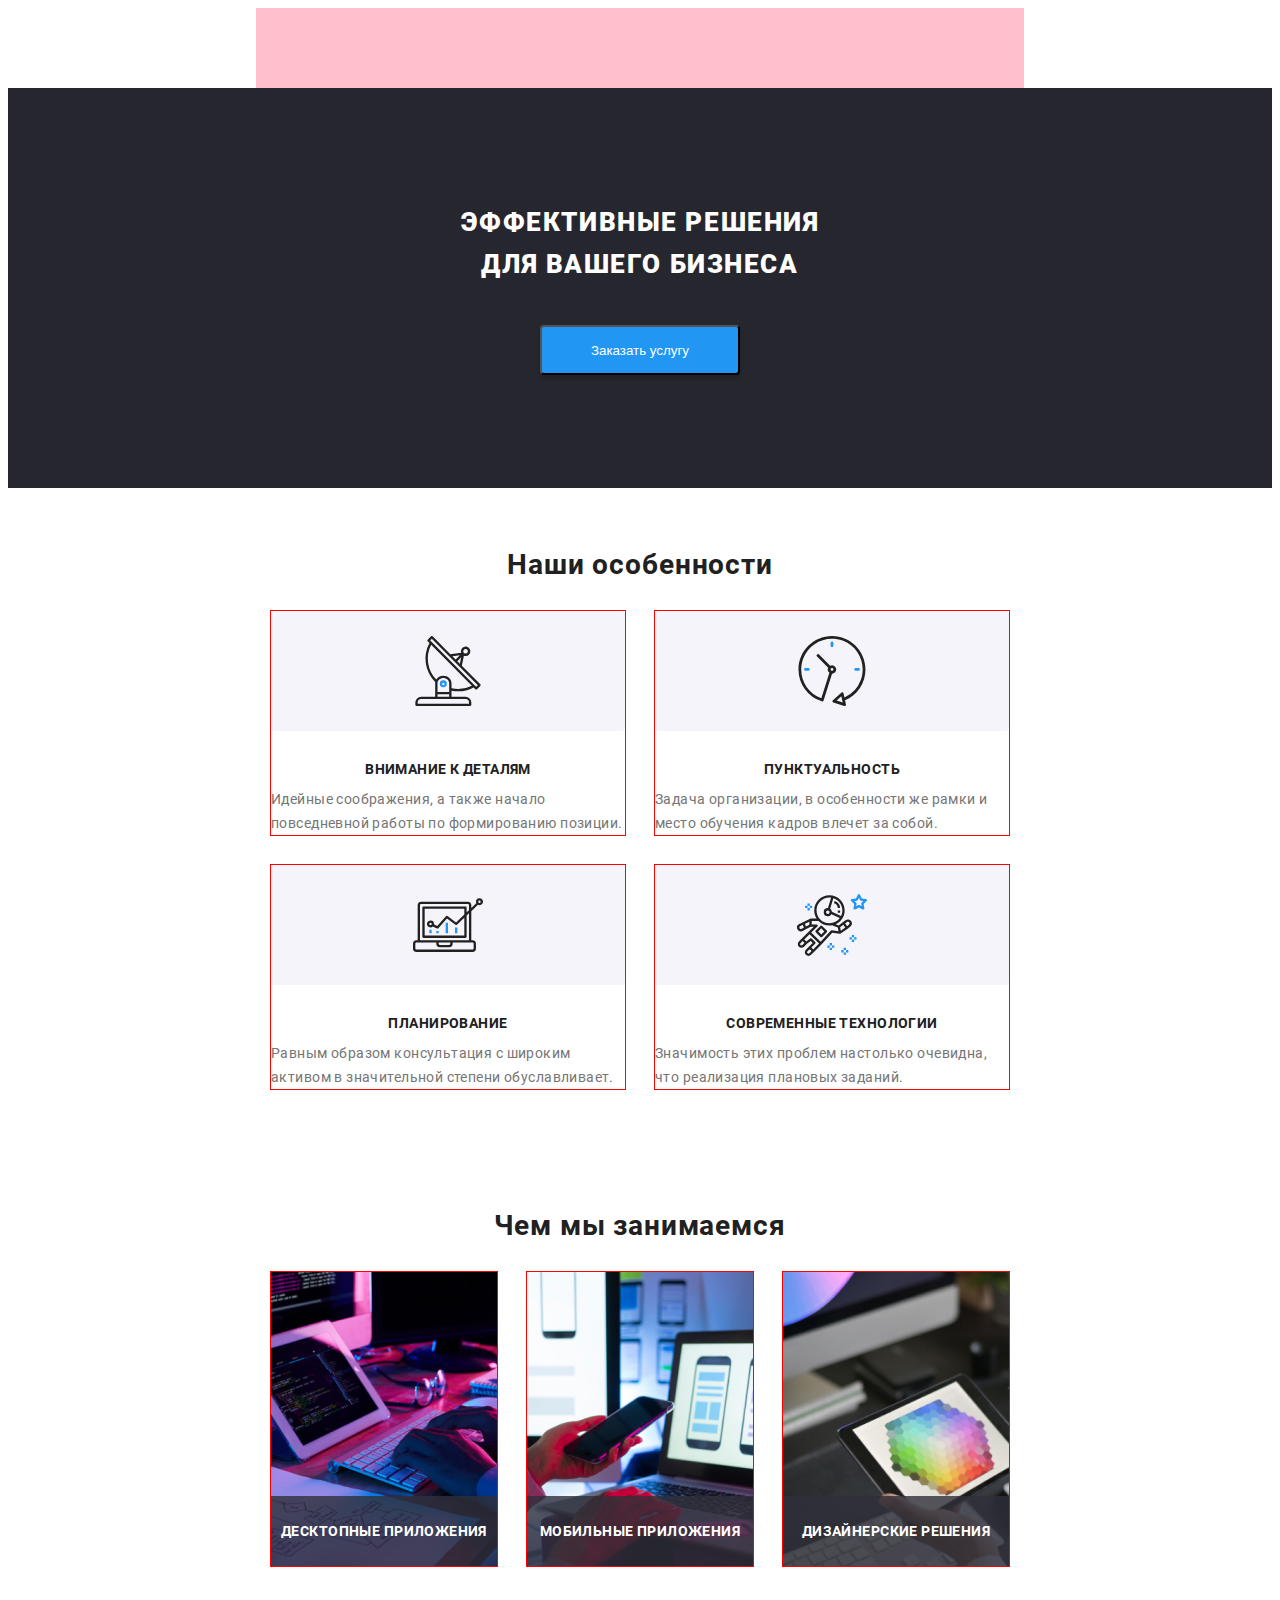
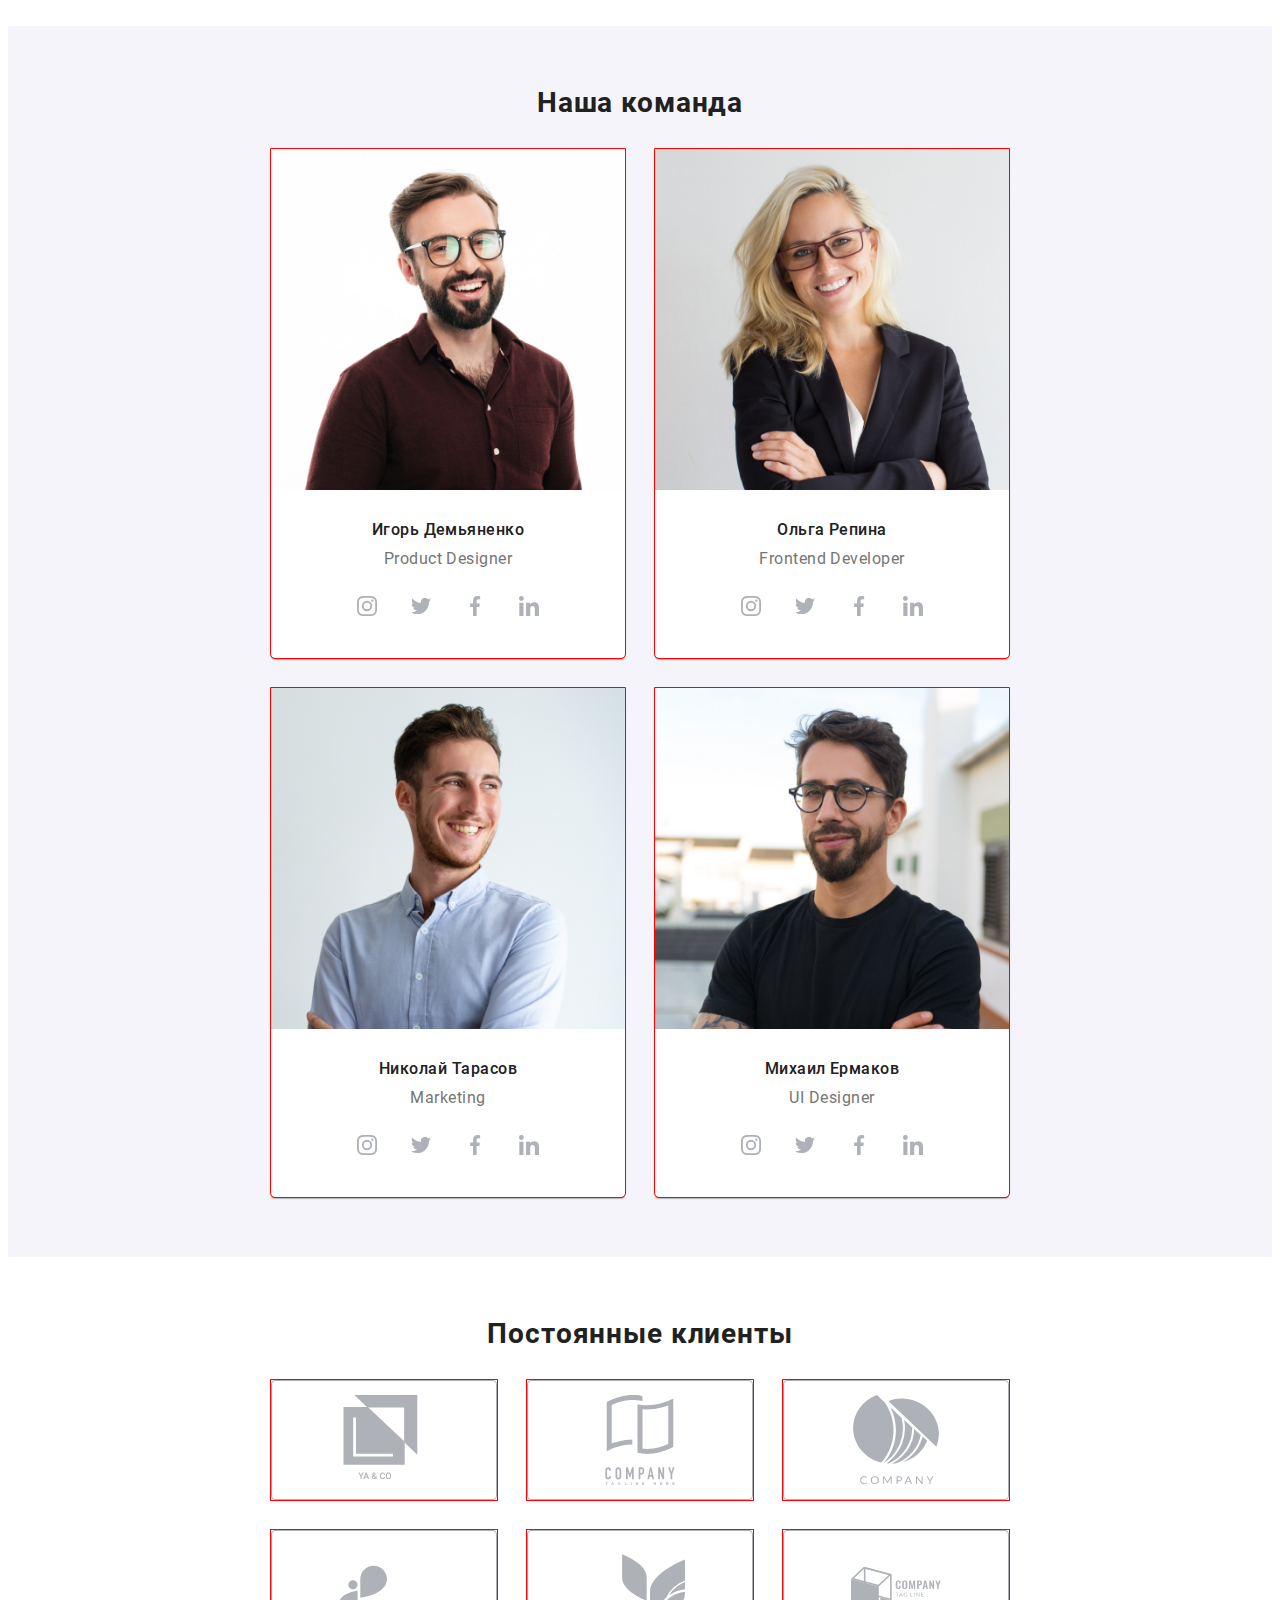
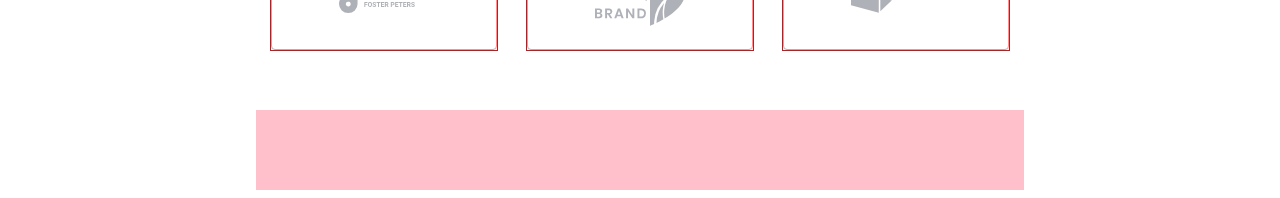
==== commit 9dd8534d: "20201002_evening" ====
--- a/index.html
+++ b/index.html
@@ -3,17 +3,40 @@
   <head>
     <meta charset="UTF-8" />
     <meta name="viewport" content="width=device-width, initial-scale=1.0" />
-    <title>Studio_Test</title>
+    <title>WebStudio</title>
     <link rel="stylesheet" href="./css/common.css" />
   </head>
   <body>
+    <!-- == Header & Navigation  ================= -->
+    <header class="header">
+      <div class="container__header"></div>
+    </header>
+    <!-- == Hero  ================= -->
+    <!-- блок-герой з головним заголовком(гаслом) та картинкою  -->
+    <div class="hero">
+      <div class="container__hero">
+        <div class="hero-content">
+          <h1 class="h1">
+            Эффективные решения <br />
+            для вашего бизнеса
+          </h1>
+          <!-- <a class="button" href="#">
+            <span class="text"> Заказать услугу </span>
+          </a> -->
+          <button class="button btn" data-modal-open>
+            <span class="text"> Заказать услугу </span>
+          </button>
+        </div>
+      </div>
+    </div>
+    <!-- == Features  ================= -->
     <section class="features">
       <div class="container__features">
         <h2 class="section_title title--features">
           <span>Наши особенности</span>
         </h2>
-        <ul class="list greed">
-          <li class="greed__item greed__item--feature">
+        <ul class="list grid">
+          <li class="grid__item grid__item--feature">
             <div class="feature__icon-container">
               <!-- <span>Внимание к деталям</span> -->
               <svg class="feature__icon">
@@ -28,7 +51,7 @@
               формированию позиции.
             </p>
           </li>
-          <li class="greed__item greed__item--feature">
+          <li class="grid__item grid__item--feature">
             <div class="feature__icon-container">
               <svg class="feature__icon">
                 <use
@@ -43,7 +66,7 @@
               влечет за собой.
             </p>
           </li>
-          <li class="greed__item greed__item--feature">
+          <li class="grid__item grid__item--feature">
             <div class="feature__icon-container">
               <svg class="feature__icon">
                 <use
@@ -58,7 +81,7 @@
               степени обуславливает.
             </p>
           </li>
-          <li class="greed__item greed__item--feature">
+          <li class="grid__item grid__item--feature">
             <div class="feature__icon-container">
               <svg class="feature__icon">
                 <use
@@ -82,18 +105,18 @@
         <h2 class="section_title">
           <span>Чем мы занимаемся</span>
         </h2>
-        <ul class="list greed">
-          <li class="greed__item greed__item--directions">
+        <ul class="list grid">
+          <li class="grid__item grid__item--directions">
             <div class="direction__label">
               <span>Десктопные приложения</span>
             </div>
           </li>
-          <li class="greed__item greed__item--directions">
+          <li class="grid__item grid__item--directions">
             <div class="direction__label">
               <span>Мобильные приложения</span>
             </div>
           </li>
-          <li class="greed__item greed__item--directions">
+          <li class="grid__item grid__item--directions">
             <div class="direction__label">
               <span>Дизайнерские решения</span>
             </div>
@@ -107,8 +130,8 @@
         <h2 class="section_title">
           <span>Наша команда</span>
         </h2>
-        <ul class="list greed">
-          <li class="greed__item greed__item--team">
+        <ul class="list grid">
+          <li class="grid__item grid__item--team">
             <img
               class="team__member__pict"
               src="./images/studio/team/ProDes.jpg"
@@ -157,7 +180,7 @@
               </ul>
             </div>
           </li>
-          <li class="greed__item greed__item--team">
+          <li class="grid__item grid__item--team">
             <img
               class="team__member__pict"
               src="./images/studio/team/FroDev.jpg"
@@ -206,7 +229,7 @@
               </ul>
             </div>
           </li>
-          <li class="greed__item greed__item--team">
+          <li class="grid__item grid__item--team">
             <img
               class="team__member__pict"
               src="./images/studio/team/Marketing.jpg"
@@ -255,7 +278,7 @@
               </ul>
             </div>
           </li>
-          <li class="greed__item greed__item--team">
+          <li class="grid__item grid__item--team">
             <img
               class="team__member__pict"
               src="./images/studio/team/UIDes.jpg"
@@ -313,13 +336,13 @@
         <h2 class="section_title">
           <span>Постоянные клиенты</span>
         </h2>
-        <ul class="list greed">
+        <ul class="list grid">
           <!-- === client 1 ====== -->
-          <li class="greed__item greed__item--client">
-            <a href="#" class="link client__link client__icon-container">
-              <svg class="client__icon">
-                <use
-                  href="../images/studio/clients/clients-icons.svg#logo1"
+          <li class="grid__item grid__item--client">
+            <a href="#" class="link client__link client__icon-container">
+              <svg class="client__icon">
+                <use
+                  href="./images/studio/clients/clients-icons.svg#logo1"
                 ></use>
               </svg>
             </a>
@@ -332,11 +355,11 @@
             </p>
           </li>
           <!-- === client 2 ====== -->
-          <li class="greed__item greed__item--client">
-            <a href="#" class="link client__link client__icon-container">
-              <svg class="client__icon">
-                <use
-                  href="../images/studio/clients/clients-icons.svg#logo2"
+          <li class="grid__item grid__item--client">
+            <a href="#" class="link client__link client__icon-container">
+              <svg class="client__icon">
+                <use
+                  href="./images/studio/clients/clients-icons.svg#logo2"
                 ></use>
               </svg>
             </a>
@@ -349,11 +372,11 @@
             </p>
           </li>
           <!-- === client 3 ====== -->
-          <li class="greed__item greed__item--client">
-            <a href="#" class="link client__link client__icon-container">
-              <svg class="client__icon">
-                <use
-                  href="../images/studio/clients/clients-icons.svg#logo3"
+          <li class="grid__item grid__item--client">
+            <a href="#" class="link client__link client__icon-container">
+              <svg class="client__icon">
+                <use
+                  href="./images/studio/clients/clients-icons.svg#logo3"
                 ></use>
               </svg>
             </a>
@@ -366,11 +389,11 @@
             </p>
           </li>
           <!-- === client 4 ====== -->
-          <li class="greed__item greed__item--client">
-            <a href="#" class="link client__link client__icon-container">
-              <svg class="client__icon">
-                <use
-                  href="../images/studio/clients/clients-icons.svg#logo4"
+          <li class="grid__item grid__item--client">
+            <a href="#" class="link client__link client__icon-container">
+              <svg class="client__icon">
+                <use
+                  href="./images/studio/clients/clients-icons.svg#logo4"
                 ></use>
               </svg>
             </a>
@@ -383,11 +406,11 @@
             </p>
           </li>
           <!-- === client 5 ====== -->
-          <li class="greed__item greed__item--client">
-            <a href="#" class="link client__link client__icon-container">
-              <svg class="client__icon">
-                <use
-                  href="../images/studio/clients/clients-icons.svg#logo5"
+          <li class="grid__item grid__item--client">
+            <a href="#" class="link client__link client__icon-container">
+              <svg class="client__icon">
+                <use
+                  href="./images/studio/clients/clients-icons.svg#logo5"
                 ></use>
               </svg>
             </a>
@@ -400,11 +423,11 @@
             </p>
           </li>
           <!-- === client 5 ====== -->
-          <li class="greed__item greed__item--client">
-            <a href="#" class="link client__link client__icon-container">
-              <svg class="client__icon">
-                <use
-                  href="../images/studio/clients/clients-icons.svg#logo6"
+          <li class="grid__item grid__item--client">
+            <a href="#" class="link client__link client__icon-container">
+              <svg class="client__icon">
+                <use
+                  href="./images/studio/clients/clients-icons.svg#logo6"
                 ></use>
               </svg>
             </a>
@@ -419,50 +442,10 @@
         </ul>
       </div>
     </section>
-
+    <!-- === Footer ========== -->
+    <footer class="footer">
+      <div class="container__footer"></div>
+    </footer>
     <!-- === Test ============= -->
-    <section class="social">
-      <div class="container">
-        <h2 class="section_title">Title</h2>
-        <ul class="list list_social">
-          <li class="list_item list_item--socials">
-            <a href="./index.html" class="link link_social">
-              <svg class="icon social_icon">
-                <use
-                  href="./images/common/icons/social-icons.svg#instagram"
-                ></use>
-              </svg>
-            </a>
-          </li>
-          <li class="list_item list_item--socials">
-            <a href="#" class="link link_social">
-              <svg class="icon social_icon">
-                <use
-                  href="./images/common/icons/social-icons.svg#twitter"
-                ></use>
-              </svg>
-            </a>
-          </li>
-          <li class="list_item list_item--socials">
-            <a href="#" class="link link_social">
-              <svg class="icon social_icon">
-                <use
-                  href="./images/common/icons/social-icons.svg#facebook"
-                ></use>
-              </svg>
-            </a>
-          </li>
-          <li class="list_item list_item--socials">
-            <a href="#" class="link link_social">
-              <svg class="icon social_icon">
-                <use
-                  href="./images/common/icons/social-icons.svg#linkedin"
-                ></use>
-              </svg>
-            </a>
-          </li>
-        </ul>
-      </div>
-    </section>
   </body>
 </html>
--- a/css/common.css
+++ b/css/common.css
@@ -34,29 +34,35 @@
   font-style: normal;
 }
 
-.container__clients, .container__team, .container__directions, .container__features {
+.container__clients, .container__team, .container__directions, .container__features, .container__portfolio {
   min-width: 320px;
   width: 100%;
   margin: 0 auto;
   padding: 60px 15px;
 }
 
-@media (min-width: 480px) and (max-width: 767px) {
-  .container__clients, .container__team, .container__directions, .container__features {
-    width: 100%;
-    padding: 60px 15px;
-  }
-}
-
-@media (min-width: 768px) and (max-width: 1599px) {
-  .container__clients, .container__team, .container__directions, .container__features {
+@media (max-width: 479px) {
+  .container__clients, .container__team, .container__directions, .container__features, .container__portfolio {
+    width: 100%;
+  }
+}
+
+@media (min-width: 480px) and (max-width: 767px) {
+  .container__clients, .container__team, .container__directions, .container__features, .container__portfolio {
+    width: 100%;
+    padding: 60px 15px;
+  }
+}
+
+@media (min-width: 768px) and (max-width: 1599px) {
+  .container__clients, .container__team, .container__directions, .container__features, .container__portfolio {
     width: 768px;
     padding: 60px 15px;
   }
 }
 
 @media (min-width: 1600px) {
-  .container__clients, .container__team, .container__directions, .container__features {
+  .container__clients, .container__team, .container__directions, .container__features, .container__portfolio {
     width: 1600px;
     padding: 94px 215px;
   }
@@ -78,29 +84,35 @@
   width: 20px;
 }
 
-.container__clients, .container__team, .container__directions, .container__features {
+.container__clients, .container__team, .container__directions, .container__features, .container__portfolio {
   min-width: 320px;
   width: 100%;
   margin: 0 auto;
   padding: 60px 15px;
 }
 
-@media (min-width: 480px) and (max-width: 767px) {
-  .container__clients, .container__team, .container__directions, .container__features {
-    width: 100%;
-    padding: 60px 15px;
-  }
-}
-
-@media (min-width: 768px) and (max-width: 1599px) {
-  .container__clients, .container__team, .container__directions, .container__features {
+@media (max-width: 479px) {
+  .container__clients, .container__team, .container__directions, .container__features, .container__portfolio {
+    width: 100%;
+  }
+}
+
+@media (min-width: 480px) and (max-width: 767px) {
+  .container__clients, .container__team, .container__directions, .container__features, .container__portfolio {
+    width: 100%;
+    padding: 60px 15px;
+  }
+}
+
+@media (min-width: 768px) and (max-width: 1599px) {
+  .container__clients, .container__team, .container__directions, .container__features, .container__portfolio {
     width: 768px;
     padding: 60px 15px;
   }
 }
 
 @media (min-width: 1600px) {
-  .container__clients, .container__team, .container__directions, .container__features {
+  .container__clients, .container__team, .container__directions, .container__features, .container__portfolio {
     width: 1600px;
     padding: 94px 215px;
   }
@@ -124,7 +136,7 @@
   }
 }
 
-.greed__item--client {
+.grid__item--client {
   position: relative;
   background-repeat: no-repeat;
   background-size: cover;
@@ -132,46 +144,46 @@
 }
 
 @media (max-width: 479px) {
-  .greed__item--client {
+  .grid__item--client {
     width: 100%;
     margin: 0px;
   }
-  .greed__item--client:not(:last-child) {
+  .grid__item--client:not(:last-child) {
     margin-bottom: 30px;
   }
 }
 
 @media (min-width: 480px) and (max-width: 767px) {
-  .greed__item--client {
+  .grid__item--client {
     width: calc((100% - 1 * 30px) / 2);
   }
-  .greed__item--client:not(:nth-child(2n)) {
+  .grid__item--client:not(:nth-child(2n)) {
     margin-right: 30px;
   }
-  .greed__item--client:nth-child(-n + 2) {
+  .grid__item--client:nth-child(-n + 4) {
     margin-bottom: calc(30px);
   }
 }
 
 @media (min-width: 768px) and (max-width: 1599px) {
-  .greed__item--client {
+  .grid__item--client {
     width: calc((100% - 2 * 30px) / 3);
     margin-bottom: 30px;
   }
-  .greed__item--client:not(:nth-child(3n)) {
+  .grid__item--client:not(:nth-child(3n)) {
     margin-right: 30px;
   }
-  .greed__item--client:nth-child(-n + 3) {
+  .grid__item--client:nth-child(-n + 3) {
     margin-bottom: 30px;
   }
 }
 
 @media (min-width: 1600px) {
-  .greed__item--client {
+  .grid__item--client {
     width: calc((100% - 5 * 30px) / 6);
     margin-bottom: 0px;
   }
-  .greed__item--client:not(:nth-child(6n)) {
+  .grid__item--client:not(:nth-child(6n)) {
     margin-right: 30px;
   }
 }
@@ -227,29 +239,35 @@
   color: #757575;
 }
 
-.container__clients, .container__team, .container__directions, .container__features {
+.container__clients, .container__team, .container__directions, .container__features, .container__portfolio {
   min-width: 320px;
   width: 100%;
   margin: 0 auto;
   padding: 60px 15px;
 }
 
-@media (min-width: 480px) and (max-width: 767px) {
-  .container__clients, .container__team, .container__directions, .container__features {
-    width: 100%;
-    padding: 60px 15px;
-  }
-}
-
-@media (min-width: 768px) and (max-width: 1599px) {
-  .container__clients, .container__team, .container__directions, .container__features {
+@media (max-width: 479px) {
+  .container__clients, .container__team, .container__directions, .container__features, .container__portfolio {
+    width: 100%;
+  }
+}
+
+@media (min-width: 480px) and (max-width: 767px) {
+  .container__clients, .container__team, .container__directions, .container__features, .container__portfolio {
+    width: 100%;
+    padding: 60px 15px;
+  }
+}
+
+@media (min-width: 768px) and (max-width: 1599px) {
+  .container__clients, .container__team, .container__directions, .container__features, .container__portfolio {
     width: 768px;
     padding: 60px 15px;
   }
 }
 
 @media (min-width: 1600px) {
-  .container__clients, .container__team, .container__directions, .container__features {
+  .container__clients, .container__team, .container__directions, .container__features, .container__portfolio {
     width: 1600px;
     padding: 94px 215px;
   }
@@ -259,39 +277,39 @@
   background-color: #f5f4fa;
 }
 
-.greed__item--team {
+.grid__item--team {
   background-color: #fff;
   box-shadow: 0px 1px 3px rgba(0, 0, 0, 0.12), 0px 1px 1px rgba(0, 0, 0, 0.14), 0px 2px 1px rgba(0, 0, 0, 0.2);
   border-radius: 0px 0px 4px 4px;
 }
 
 @media (min-width: 480px) and (max-width: 767px) {
-  .greed__item--team {
-    width: 100%;
-  }
-  .greed__item--team:not(:last-child) {
+  .grid__item--team {
+    width: 100%;
+  }
+  .grid__item--team:not(:last-child) {
     margin-bottom: 30px;
   }
 }
 
 @media (min-width: 768px) and (max-width: 1599px) {
-  .greed__item--team {
+  .grid__item--team {
     width: calc((100% - 1 * 30px) / 2);
   }
-  .greed__item--team:not(:nth-child(2n)) {
+  .grid__item--team:not(:nth-child(2n)) {
     margin-right: 30px;
   }
-  .greed__item--team:nth-child(-n + 2) {
+  .grid__item--team:nth-child(-n + 2) {
     margin-bottom: calc(30px);
   }
 }
 
 @media (min-width: 1600px) {
-  .greed__item--team {
+  .grid__item--team {
     width: calc((100% - 3 * 30px) / 4);
     margin-bottom: 0px;
   }
-  .greed__item--team:not(:nth-child(4n)) {
+  .grid__item--team:not(:nth-child(4n)) {
     margin-right: 30px;
     margin-bottom: 0px;
   }
@@ -336,29 +354,35 @@
   color: #757575;
 }
 
-.container__clients, .container__team, .container__directions, .container__features {
+.container__clients, .container__team, .container__directions, .container__features, .container__portfolio {
   min-width: 320px;
   width: 100%;
   margin: 0 auto;
   padding: 60px 15px;
 }
 
-@media (min-width: 480px) and (max-width: 767px) {
-  .container__clients, .container__team, .container__directions, .container__features {
-    width: 100%;
-    padding: 60px 15px;
-  }
-}
-
-@media (min-width: 768px) and (max-width: 1599px) {
-  .container__clients, .container__team, .container__directions, .container__features {
+@media (max-width: 479px) {
+  .container__clients, .container__team, .container__directions, .container__features, .container__portfolio {
+    width: 100%;
+  }
+}
+
+@media (min-width: 480px) and (max-width: 767px) {
+  .container__clients, .container__team, .container__directions, .container__features, .container__portfolio {
+    width: 100%;
+    padding: 60px 15px;
+  }
+}
+
+@media (min-width: 768px) and (max-width: 1599px) {
+  .container__clients, .container__team, .container__directions, .container__features, .container__portfolio {
     width: 768px;
     padding: 60px 15px;
   }
 }
 
 @media (min-width: 1600px) {
-  .container__clients, .container__team, .container__directions, .container__features {
+  .container__clients, .container__team, .container__directions, .container__features, .container__portfolio {
     width: 1600px;
     padding: 94px 215px;
   }
@@ -392,7 +416,7 @@
   padding-top: 0px;
 }
 
-.greed__item--directions {
+.grid__item--directions {
   position: relative;
   height: 294px;
   background-repeat: no-repeat;
@@ -400,44 +424,44 @@
   background-position: center;
 }
 
-.greed__item--directions:nth-child(1) {
+.grid__item--directions:nth-child(1) {
   background-image: url(../images/studio/directions/DsktopApps.jpg);
 }
 
-.greed__item--directions:nth-child(2) {
+.grid__item--directions:nth-child(2) {
   background-image: url(../images/studio/directions/MobileApps.jpg);
 }
 
-.greed__item--directions:nth-child(3) {
+.grid__item--directions:nth-child(3) {
   background-image: url(../images/studio/directions/DesignSolutions.jpg);
 }
 
 @media (min-width: 480px) and (max-width: 767px) {
-  .greed__item--directions {
-    width: 100%;
-  }
-  .greed__item--directions:not(:last-child) {
+  .grid__item--directions {
+    width: 100%;
+  }
+  .grid__item--directions:not(:last-child) {
     margin-bottom: 30px;
   }
 }
 
 @media (min-width: 768px) and (max-width: 1599px) {
-  .greed__item--directions {
+  .grid__item--directions {
     width: calc((100% - 2 * 30px) / 3);
     margin-bottom: 0px;
   }
-  .greed__item--directions:not(:nth-child(3n)) {
+  .grid__item--directions:not(:nth-child(3n)) {
     margin-right: 30px;
     margin-bottom: 0px;
   }
 }
 
 @media (min-width: 1600px) {
-  .greed__item--directions {
+  .grid__item--directions {
     width: calc((100% - 2 * 30px) / 3);
     margin-bottom: 0px;
   }
-  .greed__item--directions:not(:nth-child(3n)) {
+  .grid__item--directions:not(:nth-child(3n)) {
     margin-right: 30px;
     margin-bottom: 0px;
   }
@@ -461,29 +485,35 @@
   background-color: rgba(47, 48, 58, 0.8);
 }
 
-.container__clients, .container__team, .container__directions, .container__features {
+.container__clients, .container__team, .container__directions, .container__features, .container__portfolio {
   min-width: 320px;
   width: 100%;
   margin: 0 auto;
   padding: 60px 15px;
 }
 
-@media (min-width: 480px) and (max-width: 767px) {
-  .container__clients, .container__team, .container__directions, .container__features {
-    width: 100%;
-    padding: 60px 15px;
-  }
-}
-
-@media (min-width: 768px) and (max-width: 1599px) {
-  .container__clients, .container__team, .container__directions, .container__features {
+@media (max-width: 479px) {
+  .container__clients, .container__team, .container__directions, .container__features, .container__portfolio {
+    width: 100%;
+  }
+}
+
+@media (min-width: 480px) and (max-width: 767px) {
+  .container__clients, .container__team, .container__directions, .container__features, .container__portfolio {
+    width: 100%;
+    padding: 60px 15px;
+  }
+}
+
+@media (min-width: 768px) and (max-width: 1599px) {
+  .container__clients, .container__team, .container__directions, .container__features, .container__portfolio {
     width: 768px;
     padding: 60px 15px;
   }
 }
 
 @media (min-width: 1600px) {
-  .container__clients, .container__team, .container__directions, .container__features {
+  .container__clients, .container__team, .container__directions, .container__features, .container__portfolio {
     width: 1600px;
     padding: 94px 215px;
   }
@@ -507,7 +537,7 @@
   }
 }
 
-.greed__item--feature {
+.grid__item--feature {
   position: relative;
   background-repeat: no-repeat;
   background-size: cover;
@@ -515,32 +545,32 @@
 }
 
 @media (min-width: 480px) and (max-width: 767px) {
-  .greed__item--feature {
-    width: 100%;
-  }
-  .greed__item--feature:not(:last-child) {
+  .grid__item--feature {
+    width: 100%;
+  }
+  .grid__item--feature:not(:last-child) {
     margin-bottom: 30px;
   }
 }
 
 @media (min-width: 768px) and (max-width: 1599px) {
-  .greed__item--feature {
+  .grid__item--feature {
     width: calc((100% - 1 * 30px) / 2);
   }
-  .greed__item--feature:not(:nth-child(2n)) {
+  .grid__item--feature:not(:nth-child(2n)) {
     margin-right: 30px;
   }
-  .greed__item--feature:nth-child(-n + 2) {
+  .grid__item--feature:nth-child(-n + 2) {
     margin-bottom: calc(30px);
   }
 }
 
 @media (min-width: 1600px) {
-  .greed__item--feature {
+  .grid__item--feature {
     width: calc((100% - 3 * 30px) / 4);
     margin-bottom: 0px;
   }
-  .greed__item--feature:not(:nth-child(4n)) {
+  .grid__item--feature:not(:nth-child(4n)) {
     margin-right: 30px;
     margin-bottom: 0px;
   }
@@ -583,6 +613,485 @@
   color: #757575;
 }
 
+.container__clients, .container__team, .container__directions, .container__features, .container__portfolio {
+  min-width: 320px;
+  width: 100%;
+  margin: 0 auto;
+  padding: 60px 15px;
+}
+
+@media (max-width: 479px) {
+  .container__clients, .container__team, .container__directions, .container__features, .container__portfolio {
+    width: 100%;
+  }
+}
+
+@media (min-width: 480px) and (max-width: 767px) {
+  .container__clients, .container__team, .container__directions, .container__features, .container__portfolio {
+    width: 100%;
+    padding: 60px 15px;
+  }
+}
+
+@media (min-width: 768px) and (max-width: 1599px) {
+  .container__clients, .container__team, .container__directions, .container__features, .container__portfolio {
+    width: 768px;
+    padding: 60px 15px;
+  }
+}
+
+@media (min-width: 1600px) {
+  .container__clients, .container__team, .container__directions, .container__features, .container__portfolio {
+    width: 1600px;
+    padding: 94px 215px;
+  }
+}
+
+.hero {
+  background-color: #2f303a;
+}
+
+.container__hero {
+  display: flex;
+  flex-wrap: wrap;
+  align-items: center;
+  justify-content: center;
+  background-repeat: no-repeat;
+  background-position: center;
+  background-image: linear-gradient(to right, rgba(0, 0, 0, 0.2), rgba(0, 0, 0, 0.2)), url("../images/studio/hero/header_mobile.jpg");
+  background-color: #2f303a;
+}
+
+@media (max-width: 479px) {
+  .container__hero {
+    width: 100%;
+    height: 400px;
+    background-image: linear-gradient(to right, rgba(0, 0, 0, 0.2), rgba(0, 0, 0, 0.2)), url("../images/studio/hero/header_mobile.jpg");
+  }
+}
+
+@media (min-width: 480px) and (max-width: 767px) {
+  .container__hero {
+    width: 100%;
+    height: 400px;
+    background-image: linear-gradient(to right, rgba(0, 0, 0, 0.2), rgba(0, 0, 0, 0.2)), url("../images/studio/hero/header_mobile.jpg");
+  }
+}
+
+@media (min-width: 768px) and (max-width: 1599px) {
+  .container__hero {
+    width: 100%;
+    height: 400px;
+    background-image: linear-gradient(to right, rgba(0, 0, 0, 0.2), rgba(0, 0, 0, 0.2)), url("../images/studio/hero/header_tablet.jpg");
+  }
+}
+
+@media (min-width: 1600px) {
+  .container__hero {
+    width: 100%;
+    height: 600px;
+    background-image: linear-gradient(to right, rgba(0, 0, 0, 0.2), rgba(0, 0, 0, 0.2)), url("../images/studio/hero/header_desktop.jpg");
+  }
+}
+
+.hero-content {
+  display: flex;
+  flex-wrap: wrap;
+  justify-content: center;
+  width: 100%;
+}
+
+.container__clients, .container__team, .container__directions, .container__features, .container__portfolio {
+  min-width: 320px;
+  width: 100%;
+  margin: 0 auto;
+  padding: 60px 15px;
+}
+
+@media (max-width: 479px) {
+  .container__clients, .container__team, .container__directions, .container__features, .container__portfolio {
+    width: 100%;
+  }
+}
+
+@media (min-width: 480px) and (max-width: 767px) {
+  .container__clients, .container__team, .container__directions, .container__features, .container__portfolio {
+    width: 100%;
+    padding: 60px 15px;
+  }
+}
+
+@media (min-width: 768px) and (max-width: 1599px) {
+  .container__clients, .container__team, .container__directions, .container__features, .container__portfolio {
+    width: 768px;
+    padding: 60px 15px;
+  }
+}
+
+@media (min-width: 1600px) {
+  .container__clients, .container__team, .container__directions, .container__features, .container__portfolio {
+    width: 1600px;
+    padding: 94px 215px;
+  }
+}
+
+.header {
+  background-color: white;
+}
+
+.container__header {
+  min-width: 320px;
+  margin: 0 auto;
+  display: flex;
+  flex-wrap: wrap;
+  align-items: center;
+  justify-content: center;
+  height: 80px;
+  background-color: pink;
+}
+
+@media (max-width: 479px) {
+  .container__header {
+    width: 100%;
+  }
+}
+
+@media (min-width: 480px) and (max-width: 767px) {
+  .container__header {
+    width: 480px;
+  }
+}
+
+@media (min-width: 768px) and (max-width: 1599px) {
+  .container__header {
+    width: 768px;
+    padding: 21px 15px;
+  }
+}
+
+@media (min-width: 1600px) {
+  .container__header {
+    width: 1600px;
+    padding: 24px 215px;
+  }
+}
+
+.container__clients, .container__team, .container__directions, .container__features, .container__portfolio {
+  min-width: 320px;
+  width: 100%;
+  margin: 0 auto;
+  padding: 60px 15px;
+}
+
+@media (max-width: 479px) {
+  .container__clients, .container__team, .container__directions, .container__features, .container__portfolio {
+    width: 100%;
+  }
+}
+
+@media (min-width: 480px) and (max-width: 767px) {
+  .container__clients, .container__team, .container__directions, .container__features, .container__portfolio {
+    width: 100%;
+    padding: 60px 15px;
+  }
+}
+
+@media (min-width: 768px) and (max-width: 1599px) {
+  .container__clients, .container__team, .container__directions, .container__features, .container__portfolio {
+    width: 768px;
+    padding: 60px 15px;
+  }
+}
+
+@media (min-width: 1600px) {
+  .container__clients, .container__team, .container__directions, .container__features, .container__portfolio {
+    width: 1600px;
+    padding: 94px 215px;
+  }
+}
+
+.footer {
+  background-color: white;
+}
+
+.container__footer {
+  min-width: 320px;
+  margin: 0 auto;
+  display: flex;
+  flex-wrap: wrap;
+  align-items: center;
+  justify-content: center;
+  height: 80px;
+  background-color: pink;
+}
+
+@media (max-width: 479px) {
+  .container__footer {
+    width: 100%;
+  }
+}
+
+@media (min-width: 480px) and (max-width: 767px) {
+  .container__footer {
+    width: 480px;
+  }
+}
+
+@media (min-width: 768px) and (max-width: 1599px) {
+  .container__footer {
+    width: 768px;
+    padding: 21px 15px;
+  }
+}
+
+@media (min-width: 1600px) {
+  .container__footer {
+    width: 1600px;
+    padding: 24px 215px;
+  }
+}
+
+/* fonts to use */
+@font-face {
+  font-family: "Raleway";
+  src: url("../fonts/Raleway-Bold.ttf") format("truetype");
+  font-weight: 700;
+  font-style: normal;
+}
+
+@font-face {
+  font-family: "Roboto";
+  src: url("../fonts/Roboto-Regular.ttf") format("truetype");
+  font-weight: 400;
+  font-style: normal;
+}
+
+@font-face {
+  font-family: "Roboto";
+  src: url("../fonts/Roboto-Medium.ttf") format("truetype");
+  font-weight: 500;
+  font-style: normal;
+}
+
+@font-face {
+  font-family: "Roboto";
+  src: url("../fonts/Roboto-Bold.ttf") format("truetype");
+  font-weight: 700;
+  font-style: normal;
+}
+
+@font-face {
+  font-family: "Roboto";
+  src: url("../fonts/Roboto-Black.ttf") format("truetype");
+  font-weight: 900;
+  font-style: normal;
+}
+
+.container__clients, .container__team, .container__directions, .container__features, .container__portfolio {
+  min-width: 320px;
+  width: 100%;
+  margin: 0 auto;
+  padding: 60px 15px;
+}
+
+@media (max-width: 479px) {
+  .container__clients, .container__team, .container__directions, .container__features, .container__portfolio {
+    width: 100%;
+  }
+}
+
+@media (min-width: 480px) and (max-width: 767px) {
+  .container__clients, .container__team, .container__directions, .container__features, .container__portfolio {
+    width: 100%;
+    padding: 60px 15px;
+  }
+}
+
+@media (min-width: 768px) and (max-width: 1599px) {
+  .container__clients, .container__team, .container__directions, .container__features, .container__portfolio {
+    width: 768px;
+    padding: 60px 15px;
+  }
+}
+
+@media (min-width: 1600px) {
+  .container__clients, .container__team, .container__directions, .container__features, .container__portfolio {
+    width: 1600px;
+    padding: 94px 215px;
+  }
+}
+
+.portfolio {
+  width: 100%;
+  background-color: #fff;
+}
+
+.grid--galery {
+  justify-content: center;
+}
+
+@media (min-width: 768px) and (max-width: 1599px) {
+  .grid--galery {
+    justify-content: flex-start;
+  }
+}
+
+@media (min-width: 1600px) {
+  .grid--galery {
+    justify-content: flex-start;
+  }
+}
+
+.grid__item--galery {
+  position: relative;
+  overflow: hidden;
+  height: 404px;
+}
+
+@media (max-width: 479px) {
+  .grid__item--galery {
+    width: 100%;
+    margin: 0px;
+  }
+  .grid__item--galery:not(:last-child) {
+    margin-bottom: 30px;
+  }
+}
+
+@media (min-width: 480px) and (max-width: 767px) {
+  .grid__item--galery {
+    max-width: 450px;
+    width: 100%;
+    margin: 0px auto;
+  }
+  .grid__item--galery:not(:last-child) {
+    margin-bottom: 30px;
+  }
+}
+
+@media (min-width: 768px) and (max-width: 1599px) {
+  .grid__item--galery {
+    width: calc((100% - 1 * 30px) / 2);
+    margin-bottom: 30px;
+  }
+  .grid__item--galery:not(:nth-child(2n)) {
+    margin-right: 30px;
+  }
+  .grid__item--galery:nth-child(-n + 8) {
+    margin-bottom: 30px;
+  }
+}
+
+@media (min-width: 1600px) {
+  .grid__item--galery {
+    width: calc((100% - 2 * 30px) / 3);
+    margin-bottom: 0px;
+  }
+  .grid__item--galery:not(:nth-child(3n)) {
+    margin-right: 30px;
+  }
+  .grid__item--galery:nth-child(-n + 6) {
+    margin-bottom: 30px;
+  }
+}
+
+.item__description__container {
+  /* height: 110px; */
+  position: absolute;
+  width: 100%;
+  z-index: 2;
+  bottom: 0px;
+  left: 0px;
+  padding: 20px 24px;
+  background-color: #ffffff;
+  border: none;
+}
+
+.item__title {
+  margin-bottom: 4px;
+  font-weight: bold;
+  font-size: 18px;
+  line-height: 36px;
+  color: #212121;
+}
+
+.item__description {
+  font-weight: normal;
+  font-size: 16px;
+  line-height: 187%;
+  /* identical to box height, or 30px */
+  letter-spacing: 0.03em;
+  color: #757575;
+}
+
+.galery__item__overlay {
+  position: absolute;
+  z-index: 1;
+  width: 100%;
+  top: 0;
+  left: 0;
+  transform: translatey(100%);
+  width: 370px;
+  height: 294px;
+  padding: 63px 24px;
+  background: rgba(33, 150, 243, 0.9);
+  transition-property: transform;
+  transition: 1s cubic-bezier(0.4, 0, 0.2, 1);
+}
+
+.grid__item--galery:hover .galery__item__overlay {
+  transform: translatey(0);
+}
+
+.item__overlay__text {
+  margin: 0px;
+  font-family: Roboto;
+  font-style: normal;
+  font-weight: normal;
+  font-size: 18px;
+  line-height: 28px;
+  /* or 156% */
+  letter-spacing: 0.03em;
+  color: #ffffff;
+}
+
+/* ================================== */
+.grid__item--galery:nth-child(1) {
+  background-image: url("../images/portfolio/Technokryak.jpg");
+}
+
+.grid__item--galery:nth-child(2) {
+  background-image: url("../images/portfolio/NewOrlean-vs-GoldenStar.jpg");
+}
+
+.grid__item--galery:nth-child(3) {
+  background-image: url("../images/portfolio/Seafood.jpg");
+}
+
+.grid__item--galery:nth-child(4) {
+  background-image: url("../images/portfolio/Project-Prime.jpg");
+}
+
+.grid__item--galery:nth-child(5) {
+  background-image: url("../images/portfolio/Project-Boxes.jpg");
+}
+
+.grid__item--galery:nth-child(6) {
+  background-image: url("../images/portfolio/Inspiration-has-no-Borders.jpg");
+}
+
+.grid__item--galery:nth-child(7) {
+  background-image: url("../images/portfolio/Limited-Edition.jpg");
+}
+
+.grid__item--galery:nth-child(8) {
+  background-image: url("../images/portfolio/Project-LAB.jpg");
+}
+
+.grid__item--galery:nth-child(9) {
+  background-image: url("../images/portfolio/Growing-Business.jpg");
+}
+
 html {
   box-sizing: border-box;
 }
@@ -594,12 +1103,54 @@
 }
 
 body {
+  min-width: 320px;
   font-family: Roboto;
   font-style: normal;
   font-weight: normal;
   font-size: 16px;
   letter-spacing: 0.03em;
   color: #555555;
+}
+
+h1 {
+  width: 100%;
+  margin: 0px;
+  padding: 0px;
+  margin-bottom: 40px;
+  font-weight: 900;
+  line-height: 60px;
+  /* or 136% */
+  text-align: center;
+  letter-spacing: 0.06em;
+  text-transform: uppercase;
+  font-size: 26px;
+  line-height: 42px;
+  /* or 162% */
+  color: #ffffff;
+}
+
+@media (max-width: 479px) {
+  h1 {
+    min-width: 300px;
+    font-size: 20px;
+    line-height: 162%;
+  }
+}
+
+@media (min-width: 768px) and (max-width: 1599px) {
+  h1 {
+    font-size: 26px;
+    line-height: 42px;
+    /* or 162% */
+  }
+}
+
+@media (min-width: 1600px) {
+  h1 {
+    font-size: 44px;
+    line-height: 60px;
+    /* or 136% */
+  }
 }
 
 img {
@@ -684,17 +1235,46 @@
   fill: #ffffff;
 }
 
-.greed {
+.grid {
   display: flex;
   flex-wrap: wrap;
   width: 100%;
 }
 
-.greed__item {
+.grid__item {
   display: flex;
   flex-wrap: wrap;
   margin: 0px;
   padding: 0px;
   outline: 1px solid red;
 }
+
+.button {
+  display: flex;
+  flex-wrap: nowrap;
+  align-items: center;
+  justify-content: center;
+  width: 200px;
+  height: 50px;
+  background-color: #2196f3;
+  box-shadow: 0px 4px 4px rgba(0, 0, 0, 0.15);
+  border-radius: 4px;
+  color: #ffffff;
+  transition-property: box-shadow;
+  transition: 1s cubic-bezier(0.4, 0, 0.2, 1);
+}
+
+.button:hover {
+  box-shadow: 0px 4px 4px rgba(0, 0, 0, 0.8);
+}
+
+.button__text {
+  font-weight: bold;
+  font-size: 16px;
+  line-height: 187%;
+  /* identical to box height, line-height: 30px; */
+  text-align: center;
+  letter-spacing: 0.06em;
+  color: currentColor;
+}
 /*# sourceMappingURL=common.css.map */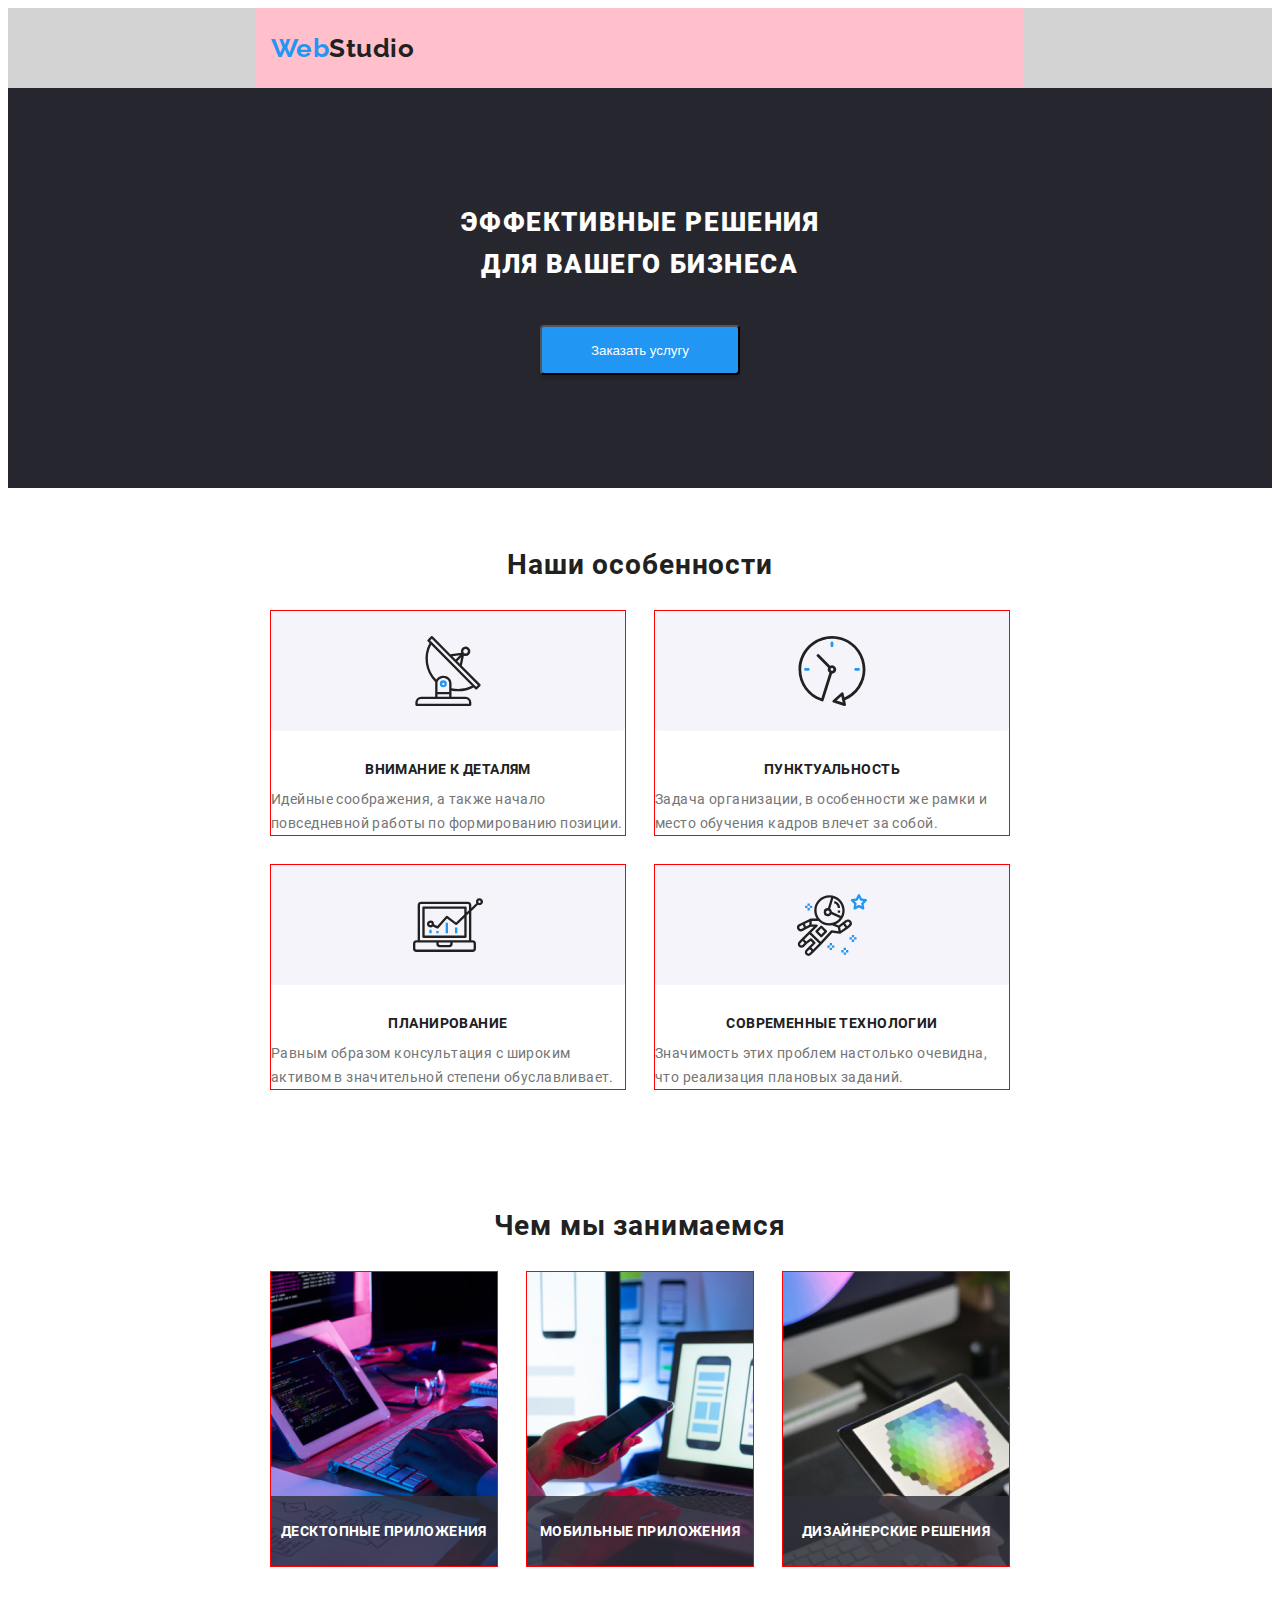
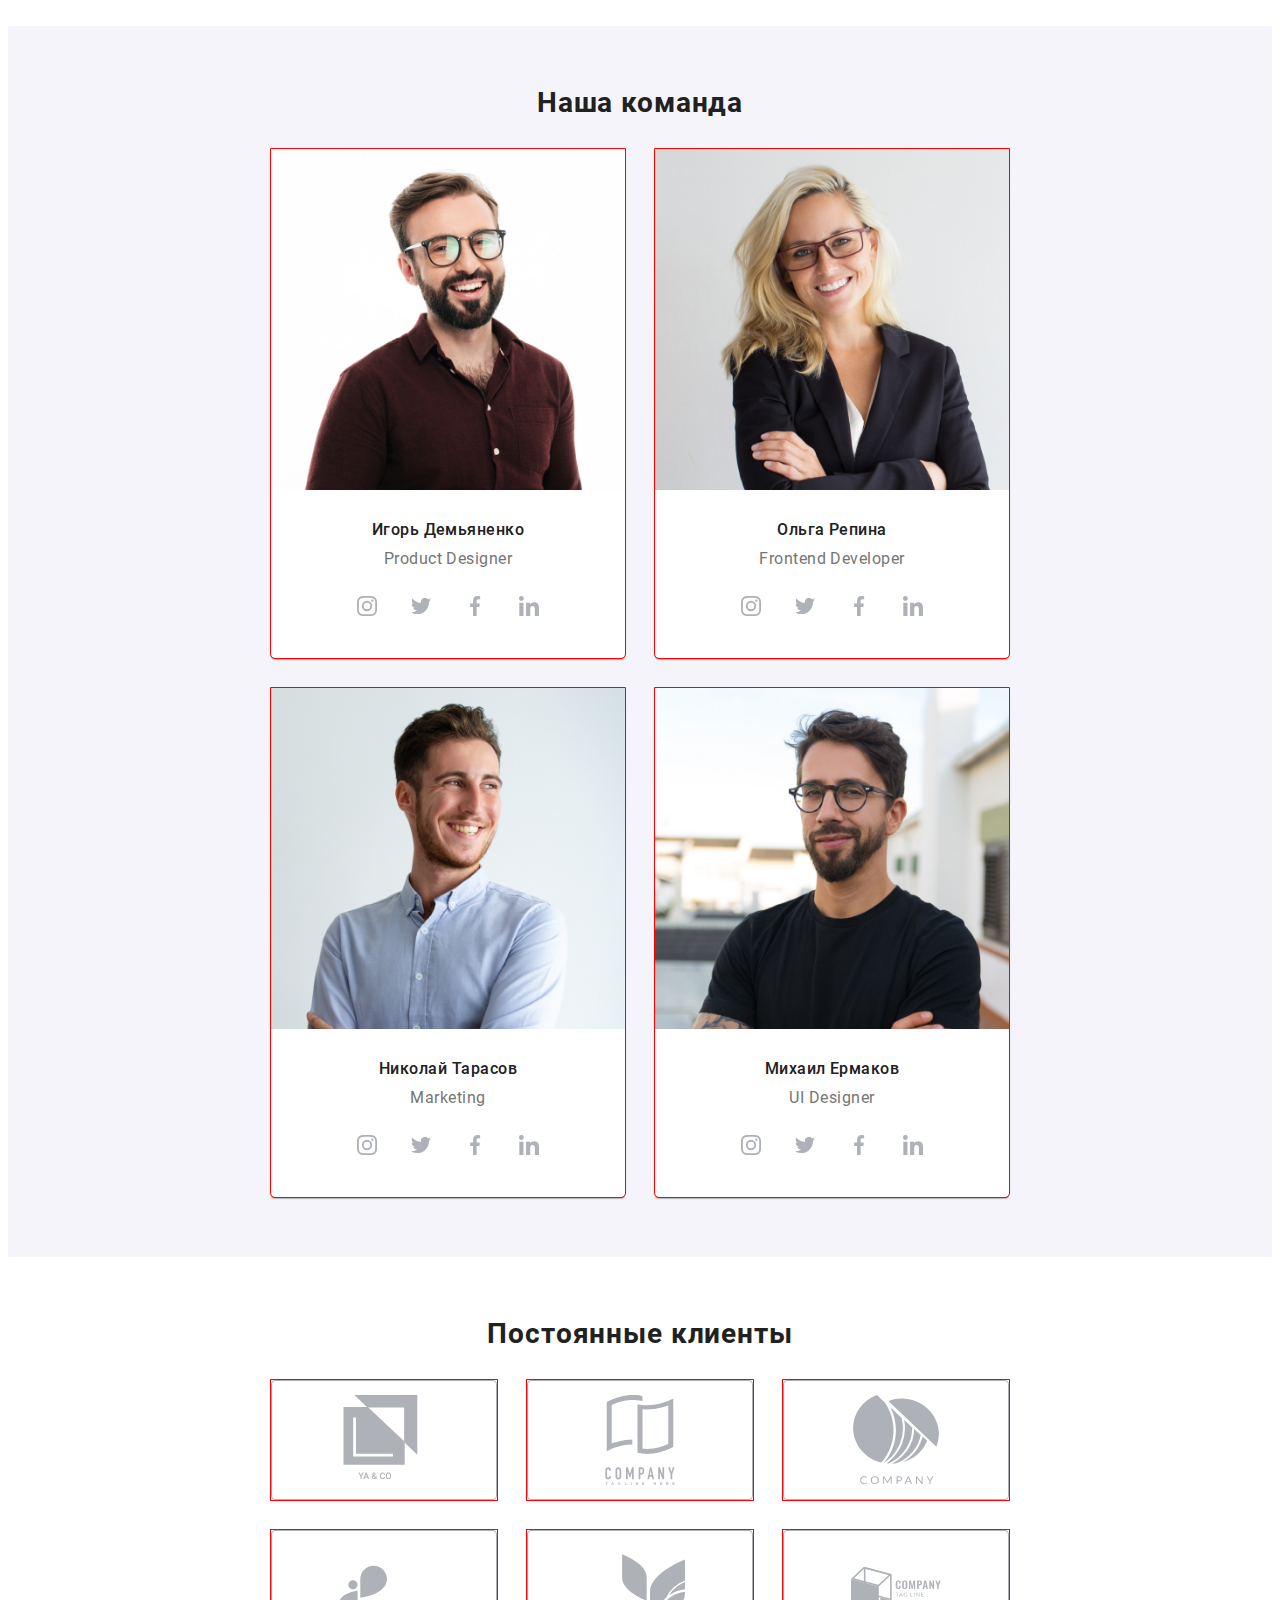
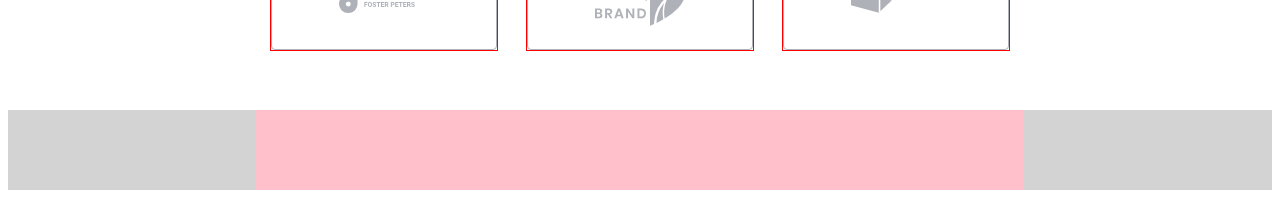
==== commit c4099d71: "20201003_header_test" ====
--- a/index.html
+++ b/index.html
@@ -9,7 +9,14 @@
   <body>
     <!-- == Header & Navigation  ================= -->
     <header class="header">
-      <div class="container__header"></div>
+      <div class="container__header">
+        <!-- =======logo======= -->
+        <a href="#" class="logo logo--header">
+          <!-- <span class="button__label text--invisible">.</span> -->
+          <span class="logo__text text--blue"> Web</span>
+          <span class="logo__text text--dark"> Studio</span>
+        </a>
+      </div>
     </header>
     <!-- == Hero  ================= -->
     <!-- блок-герой з головним заголовком(гаслом) та картинкою  -->
@@ -23,7 +30,7 @@
           <!-- <a class="button" href="#">
             <span class="text"> Заказать услугу </span>
           </a> -->
-          <button class="button btn" data-modal-open>
+          <button class="button__hero btn" data-modal-open>
             <span class="text"> Заказать услугу </span>
           </button>
         </div>
@@ -142,7 +149,7 @@
             <div class="team__member__socials">
               <ul class="list list_social">
                 <li class="list_item list_item--socials">
-                  <a href="./index.html" class="link link_social team-social">
+                  <a href="./index.html" class="link_social team-social">
                     <svg class="icon social_icon">
                       <use
                         href="./images/common/icons/social-icons.svg#instagram"
@@ -151,7 +158,7 @@
                   </a>
                 </li>
                 <li class="list_item list_item--socials">
-                  <a href="#" class="link link_social team-social">
+                  <a href="#" class="link_social team-social">
                     <svg class="icon social_icon">
                       <use
                         href="./images/common/icons/social-icons.svg#twitter"
@@ -160,7 +167,7 @@
                   </a>
                 </li>
                 <li class="list_item list_item--socials">
-                  <a href="#" class="link link_social team-social">
+                  <a href="#" class="link_social team-social">
                     <svg class="icon social_icon">
                       <use
                         href="./images/common/icons/social-icons.svg#facebook"
@@ -169,7 +176,7 @@
                   </a>
                 </li>
                 <li class="list_item list_item--socials">
-                  <a href="#" class="link link_social team-social">
+                  <a href="#" class="link_social team-social">
                     <svg class="icon social_icon">
                       <use
                         href="./images/common/icons/social-icons.svg#linkedin"
@@ -191,7 +198,7 @@
             <div class="team__member__socials">
               <ul class="list list_social">
                 <li class="list_item list_item--socials">
-                  <a href="./index.html" class="link link_social team-social">
+                  <a href="./index.html" class="link_social team-social">
                     <svg class="icon social_icon">
                       <use
                         href="./images/common/icons/social-icons.svg#instagram"
@@ -200,7 +207,7 @@
                   </a>
                 </li>
                 <li class="list_item list_item--socials">
-                  <a href="#" class="link link_social team-social">
+                  <a href="#" class="link_social team-social">
                     <svg class="icon social_icon">
                       <use
                         href="./images/common/icons/social-icons.svg#twitter"
@@ -209,7 +216,7 @@
                   </a>
                 </li>
                 <li class="list_item list_item--socials">
-                  <a href="#" class="link link_social team-social">
+                  <a href="#" class="link_social team-social">
                     <svg class="icon social_icon">
                       <use
                         href="./images/common/icons/social-icons.svg#facebook"
@@ -218,7 +225,7 @@
                   </a>
                 </li>
                 <li class="list_item list_item--socials">
-                  <a href="#" class="link link_social team-social">
+                  <a href="#" class="link_social team-social">
                     <svg class="icon social_icon">
                       <use
                         href="./images/common/icons/social-icons.svg#linkedin"
@@ -240,7 +247,7 @@
             <div class="team__member__socials">
               <ul class="list list_social">
                 <li class="list_item list_item--socials">
-                  <a href="./index.html" class="link link_social team-social">
+                  <a href="./index.html" class="link_social team-social">
                     <svg class="icon social_icon">
                       <use
                         href="./images/common/icons/social-icons.svg#instagram"
@@ -249,7 +256,7 @@
                   </a>
                 </li>
                 <li class="list_item list_item--socials">
-                  <a href="#" class="link link_social team-social">
+                  <a href="#" class="link_social team-social">
                     <svg class="icon social_icon">
                       <use
                         href="./images/common/icons/social-icons.svg#twitter"
@@ -258,7 +265,7 @@
                   </a>
                 </li>
                 <li class="list_item list_item--socials">
-                  <a href="#" class="link link_social team-social">
+                  <a href="#" class="link_social team-social">
                     <svg class="icon social_icon">
                       <use
                         href="./images/common/icons/social-icons.svg#facebook"
@@ -267,7 +274,7 @@
                   </a>
                 </li>
                 <li class="list_item list_item--socials">
-                  <a href="#" class="link link_social team-social">
+                  <a href="#" class="link_social team-social">
                     <svg class="icon social_icon">
                       <use
                         href="./images/common/icons/social-icons.svg#linkedin"
@@ -289,7 +296,7 @@
             <div class="team__member__socials">
               <ul class="list list_social">
                 <li class="list_item list_item--socials">
-                  <a href="./index.html" class="link link_social team-social">
+                  <a href="./index.html" class="link_social team-social">
                     <svg class="icon social_icon">
                       <use
                         href="./images/common/icons/social-icons.svg#instagram"
@@ -298,7 +305,7 @@
                   </a>
                 </li>
                 <li class="list_item list_item--socials">
-                  <a href="#" class="link link_social team-social">
+                  <a href="#" class="link_social team-social">
                     <svg class="icon social_icon">
                       <use
                         href="./images/common/icons/social-icons.svg#twitter"
@@ -307,7 +314,7 @@
                   </a>
                 </li>
                 <li class="list_item list_item--socials">
-                  <a href="#" class="link link_social team-social">
+                  <a href="#" class="link_social team-social">
                     <svg class="icon social_icon">
                       <use
                         href="./images/common/icons/social-icons.svg#facebook"
@@ -316,7 +323,7 @@
                   </a>
                 </li>
                 <li class="list_item list_item--socials">
-                  <a href="#" class="link link_social team-social">
+                  <a href="#" class="link_social team-social">
                     <svg class="icon social_icon">
                       <use
                         href="./images/common/icons/social-icons.svg#linkedin"
@@ -339,7 +346,7 @@
         <ul class="list grid">
           <!-- === client 1 ====== -->
           <li class="grid__item grid__item--client">
-            <a href="#" class="link client__link client__icon-container">
+            <a href="#" class="client__link client__icon-container">
               <svg class="client__icon">
                 <use
                   href="./images/studio/clients/clients-icons.svg#logo1"
@@ -356,7 +363,7 @@
           </li>
           <!-- === client 2 ====== -->
           <li class="grid__item grid__item--client">
-            <a href="#" class="link client__link client__icon-container">
+            <a href="#" class="client__link client__icon-container">
               <svg class="client__icon">
                 <use
                   href="./images/studio/clients/clients-icons.svg#logo2"
@@ -373,7 +380,7 @@
           </li>
           <!-- === client 3 ====== -->
           <li class="grid__item grid__item--client">
-            <a href="#" class="link client__link client__icon-container">
+            <a href="#" class="client__link client__icon-container">
               <svg class="client__icon">
                 <use
                   href="./images/studio/clients/clients-icons.svg#logo3"
@@ -390,7 +397,7 @@
           </li>
           <!-- === client 4 ====== -->
           <li class="grid__item grid__item--client">
-            <a href="#" class="link client__link client__icon-container">
+            <a href="#" class="client__link client__icon-container">
               <svg class="client__icon">
                 <use
                   href="./images/studio/clients/clients-icons.svg#logo4"
@@ -407,7 +414,7 @@
           </li>
           <!-- === client 5 ====== -->
           <li class="grid__item grid__item--client">
-            <a href="#" class="link client__link client__icon-container">
+            <a href="#" class="client__link client__icon-container">
               <svg class="client__icon">
                 <use
                   href="./images/studio/clients/clients-icons.svg#logo5"
@@ -424,7 +431,7 @@
           </li>
           <!-- === client 5 ====== -->
           <li class="grid__item grid__item--client">
-            <a href="#" class="link client__link client__icon-container">
+            <a href="#" class="client__link client__icon-container">
               <svg class="client__icon">
                 <use
                   href="./images/studio/clients/clients-icons.svg#logo6"
--- a/css/common.css
+++ b/css/common.css
@@ -68,6 +68,47 @@
   }
 }
 
+.grid--filters {
+  display: flex;
+  flex-wrap: wrap;
+  width: 100%;
+}
+
+.button__hero, .button__portfolio--filter {
+  display: flex;
+  flex-wrap: nowrap;
+  align-items: center;
+  justify-content: center;
+  width: 200px;
+  height: 50px;
+  background-color: #2196f3;
+  box-shadow: 0px 4px 4px rgba(0, 0, 0, 0.15);
+  border-radius: 4px;
+  color: #ffffff;
+  transition-property: box-shadow;
+  transition: 1s cubic-bezier(0.4, 0, 0.2, 1);
+}
+
+.button__hero:hover, .button__portfolio--filter:hover {
+  color: #ffffff;
+  box-shadow: 0px 4px 4px rgba(0, 0, 0, 0.8);
+}
+
+.client__link, .link__header, .header__navigation__link, .link__portfolio, .link, .link_social {
+  text-decoration: none;
+  color: inherit;
+}
+
+.client__link:visited, .link__header:visited, .header__navigation__link:visited, .link__portfolio:visited, .link:visited, .link_social:visited {
+  text-decoration: none;
+  color: inherit;
+}
+
+.client__link:hover, .link__header:hover, .header__navigation__link:hover, .link__portfolio:hover, .link:hover, .link_social:hover, .current.client__link, .current.link__header, .current.header__navigation__link, .current.link__portfolio, .current.link, .current.link_social {
+  text-decoration: none;
+  color: #2196f3;
+}
+
 .list_social {
   display: flex;
   align-items: center;
@@ -116,6 +157,47 @@
     width: 1600px;
     padding: 94px 215px;
   }
+}
+
+.grid--filters {
+  display: flex;
+  flex-wrap: wrap;
+  width: 100%;
+}
+
+.button__hero, .button__portfolio--filter {
+  display: flex;
+  flex-wrap: nowrap;
+  align-items: center;
+  justify-content: center;
+  width: 200px;
+  height: 50px;
+  background-color: #2196f3;
+  box-shadow: 0px 4px 4px rgba(0, 0, 0, 0.15);
+  border-radius: 4px;
+  color: #ffffff;
+  transition-property: box-shadow;
+  transition: 1s cubic-bezier(0.4, 0, 0.2, 1);
+}
+
+.button__hero:hover, .button__portfolio--filter:hover {
+  color: #ffffff;
+  box-shadow: 0px 4px 4px rgba(0, 0, 0, 0.8);
+}
+
+.client__link, .link__header, .header__navigation__link, .link__portfolio, .link, .link_social {
+  text-decoration: none;
+  color: inherit;
+}
+
+.client__link:visited, .link__header:visited, .header__navigation__link:visited, .link__portfolio:visited, .link:visited, .link_social:visited {
+  text-decoration: none;
+  color: inherit;
+}
+
+.client__link:hover, .link__header:hover, .header__navigation__link:hover, .link__portfolio:hover, .link:hover, .link_social:hover, .current.client__link, .current.link__header, .current.header__navigation__link, .current.link__portfolio, .current.link, .current.link_social {
+  text-decoration: none;
+  color: #2196f3;
 }
 
 @media (min-width: 480px) and (max-width: 767px) {
@@ -273,6 +355,47 @@
   }
 }
 
+.grid--filters {
+  display: flex;
+  flex-wrap: wrap;
+  width: 100%;
+}
+
+.button__hero, .button__portfolio--filter {
+  display: flex;
+  flex-wrap: nowrap;
+  align-items: center;
+  justify-content: center;
+  width: 200px;
+  height: 50px;
+  background-color: #2196f3;
+  box-shadow: 0px 4px 4px rgba(0, 0, 0, 0.15);
+  border-radius: 4px;
+  color: #ffffff;
+  transition-property: box-shadow;
+  transition: 1s cubic-bezier(0.4, 0, 0.2, 1);
+}
+
+.button__hero:hover, .button__portfolio--filter:hover {
+  color: #ffffff;
+  box-shadow: 0px 4px 4px rgba(0, 0, 0, 0.8);
+}
+
+.client__link, .link__header, .header__navigation__link, .link__portfolio, .link, .link_social {
+  text-decoration: none;
+  color: inherit;
+}
+
+.client__link:visited, .link__header:visited, .header__navigation__link:visited, .link__portfolio:visited, .link:visited, .link_social:visited {
+  text-decoration: none;
+  color: inherit;
+}
+
+.client__link:hover, .link__header:hover, .header__navigation__link:hover, .link__portfolio:hover, .link:hover, .link_social:hover, .current.client__link, .current.link__header, .current.header__navigation__link, .current.link__portfolio, .current.link, .current.link_social {
+  text-decoration: none;
+  color: #2196f3;
+}
+
 .team {
   background-color: #f5f4fa;
 }
@@ -388,6 +511,47 @@
   }
 }
 
+.grid--filters {
+  display: flex;
+  flex-wrap: wrap;
+  width: 100%;
+}
+
+.button__hero, .button__portfolio--filter {
+  display: flex;
+  flex-wrap: nowrap;
+  align-items: center;
+  justify-content: center;
+  width: 200px;
+  height: 50px;
+  background-color: #2196f3;
+  box-shadow: 0px 4px 4px rgba(0, 0, 0, 0.15);
+  border-radius: 4px;
+  color: #ffffff;
+  transition-property: box-shadow;
+  transition: 1s cubic-bezier(0.4, 0, 0.2, 1);
+}
+
+.button__hero:hover, .button__portfolio--filter:hover {
+  color: #ffffff;
+  box-shadow: 0px 4px 4px rgba(0, 0, 0, 0.8);
+}
+
+.client__link, .link__header, .header__navigation__link, .link__portfolio, .link, .link_social {
+  text-decoration: none;
+  color: inherit;
+}
+
+.client__link:visited, .link__header:visited, .header__navigation__link:visited, .link__portfolio:visited, .link:visited, .link_social:visited {
+  text-decoration: none;
+  color: inherit;
+}
+
+.client__link:hover, .link__header:hover, .header__navigation__link:hover, .link__portfolio:hover, .link:hover, .link_social:hover, .current.client__link, .current.link__header, .current.header__navigation__link, .current.link__portfolio, .current.link, .current.link_social {
+  text-decoration: none;
+  color: #2196f3;
+}
+
 @media (max-width: 479px) {
   .directions {
     display: none;
@@ -517,6 +681,47 @@
     width: 1600px;
     padding: 94px 215px;
   }
+}
+
+.grid--filters {
+  display: flex;
+  flex-wrap: wrap;
+  width: 100%;
+}
+
+.button__hero, .button__portfolio--filter {
+  display: flex;
+  flex-wrap: nowrap;
+  align-items: center;
+  justify-content: center;
+  width: 200px;
+  height: 50px;
+  background-color: #2196f3;
+  box-shadow: 0px 4px 4px rgba(0, 0, 0, 0.15);
+  border-radius: 4px;
+  color: #ffffff;
+  transition-property: box-shadow;
+  transition: 1s cubic-bezier(0.4, 0, 0.2, 1);
+}
+
+.button__hero:hover, .button__portfolio--filter:hover {
+  color: #ffffff;
+  box-shadow: 0px 4px 4px rgba(0, 0, 0, 0.8);
+}
+
+.client__link, .link__header, .header__navigation__link, .link__portfolio, .link, .link_social {
+  text-decoration: none;
+  color: inherit;
+}
+
+.client__link:visited, .link__header:visited, .header__navigation__link:visited, .link__portfolio:visited, .link:visited, .link_social:visited {
+  text-decoration: none;
+  color: inherit;
+}
+
+.client__link:hover, .link__header:hover, .header__navigation__link:hover, .link__portfolio:hover, .link:hover, .link_social:hover, .current.client__link, .current.link__header, .current.header__navigation__link, .current.link__portfolio, .current.link, .current.link_social {
+  text-decoration: none;
+  color: #2196f3;
 }
 
 @media (min-width: 480px) and (max-width: 767px) {
@@ -647,6 +852,47 @@
   }
 }
 
+.grid--filters {
+  display: flex;
+  flex-wrap: wrap;
+  width: 100%;
+}
+
+.button__hero, .button__portfolio--filter {
+  display: flex;
+  flex-wrap: nowrap;
+  align-items: center;
+  justify-content: center;
+  width: 200px;
+  height: 50px;
+  background-color: #2196f3;
+  box-shadow: 0px 4px 4px rgba(0, 0, 0, 0.15);
+  border-radius: 4px;
+  color: #ffffff;
+  transition-property: box-shadow;
+  transition: 1s cubic-bezier(0.4, 0, 0.2, 1);
+}
+
+.button__hero:hover, .button__portfolio--filter:hover {
+  color: #ffffff;
+  box-shadow: 0px 4px 4px rgba(0, 0, 0, 0.8);
+}
+
+.client__link, .link__header, .header__navigation__link, .link__portfolio, .link, .link_social {
+  text-decoration: none;
+  color: inherit;
+}
+
+.client__link:visited, .link__header:visited, .header__navigation__link:visited, .link__portfolio:visited, .link:visited, .link_social:visited {
+  text-decoration: none;
+  color: inherit;
+}
+
+.client__link:hover, .link__header:hover, .header__navigation__link:hover, .link__portfolio:hover, .link:hover, .link_social:hover, .current.client__link, .current.link__header, .current.header__navigation__link, .current.link__portfolio, .current.link, .current.link_social {
+  text-decoration: none;
+  color: #2196f3;
+}
+
 .hero {
   background-color: #2f303a;
 }
@@ -735,17 +981,76 @@
   }
 }
 
+.grid--filters {
+  display: flex;
+  flex-wrap: wrap;
+  width: 100%;
+}
+
+.button__hero, .button__portfolio--filter {
+  display: flex;
+  flex-wrap: nowrap;
+  align-items: center;
+  justify-content: center;
+  width: 200px;
+  height: 50px;
+  background-color: #2196f3;
+  box-shadow: 0px 4px 4px rgba(0, 0, 0, 0.15);
+  border-radius: 4px;
+  color: #ffffff;
+  transition-property: box-shadow;
+  transition: 1s cubic-bezier(0.4, 0, 0.2, 1);
+}
+
+.button__hero:hover, .button__portfolio--filter:hover {
+  color: #ffffff;
+  box-shadow: 0px 4px 4px rgba(0, 0, 0, 0.8);
+}
+
+.client__link, .link__header, .header__navigation__link, .link__portfolio, .link, .link_social {
+  text-decoration: none;
+  color: inherit;
+}
+
+.client__link:visited, .link__header:visited, .header__navigation__link:visited, .link__portfolio:visited, .link:visited, .link_social:visited {
+  text-decoration: none;
+  color: inherit;
+}
+
+.client__link:hover, .link__header:hover, .header__navigation__link:hover, .link__portfolio:hover, .link:hover, .link_social:hover, .current.client__link, .current.link__header, .current.header__navigation__link, .current.link__portfolio, .current.link, .current.link_social {
+  text-decoration: none;
+  color: #2196f3;
+}
+
 .header {
-  background-color: white;
+  min-width: calc(320px - 1rem);
+  width: 100%;
+  background-color: lightgrey;
+}
+
+@media (max-width: 479px) {
+  .header {
+    width: calc(100% - 16px);
+    position: fixed;
+    top: 0.5rem;
+  }
+}
+
+@media (min-width: 480px) and (max-width: 767px) {
+  .header {
+    width: calc(100% - 16px);
+    position: fixed;
+    top: 0.5rem;
+  }
 }
 
 .container__header {
-  min-width: 320px;
+  min-width: calc(320px - 1rem);
+  position: relative;
   margin: 0 auto;
   display: flex;
-  flex-wrap: wrap;
-  align-items: center;
-  justify-content: center;
+  flex-wrap: nowrap;
+  align-items: center;
   height: 80px;
   background-color: pink;
 }
@@ -753,27 +1058,313 @@
 @media (max-width: 479px) {
   .container__header {
     width: 100%;
+    padding: 0px 1rem;
   }
 }
 
 @media (min-width: 480px) and (max-width: 767px) {
   .container__header {
     width: 480px;
+    padding: 0px 1rem;
   }
 }
 
 @media (min-width: 768px) and (max-width: 1599px) {
   .container__header {
     width: 768px;
-    padding: 21px 15px;
+    padding: 0px 15px;
   }
 }
 
 @media (min-width: 1600px) {
   .container__header {
     width: 1600px;
-    padding: 24px 215px;
-  }
+    padding: 0px 215px;
+  }
+}
+
+.container--logo {
+  height: 100%;
+}
+
+.logo--header {
+  height: 100%;
+  flex-grow: 0;
+}
+
+.link__header {
+  height: 100%;
+  display: flex;
+  align-items: center;
+  height: 100%;
+}
+
+.header__nav {
+  outline: 1px solid green;
+  background-color: lightgreen;
+  display: flex;
+  flex-wrap: nowrap;
+  flex-grow: 1;
+  height: 100%;
+  width: 100%;
+}
+
+.header__contacts {
+  display: flex;
+  background-color: lightblue;
+  flex-grow: 0;
+  height: 100%;
+  width: fit-content;
+}
+
+.menu {
+  display: flex;
+  outline: 1px solid tomato;
+  justify-content: space-between;
+  flex-grow: 1;
+  height: 100%;
+}
+
+@media (max-width: 479px) {
+  .menu {
+    display: none;
+  }
+}
+
+@media (min-width: 480px) and (max-width: 767px) {
+  .menu {
+    display: none;
+  }
+}
+
+@media (max-width: 479px) {
+  .menu--mobile {
+    position: absolute;
+    bottom: 0px;
+    transform: translateY(100%);
+    display: block;
+    margin-left: -1rem;
+    width: 100%;
+    outline: 1px solid tomato;
+    padding: 60px;
+  }
+}
+
+@media (min-width: 480px) and (max-width: 767px) {
+  .menu--mobile {
+    position: absolute;
+    bottom: 0px;
+    transform: translateY(100%);
+    display: block;
+    margin-left: -1rem;
+    width: 100%;
+    outline: 1px solid tomato;
+    padding: 60px;
+  }
+}
+
+@media (min-width: 768px) and (max-width: 1599px) {
+  .menu--mobile {
+    display: none;
+  }
+}
+
+@media (min-width: 1600px) {
+  .menu--mobile {
+    display: none;
+  }
+}
+
+.header_navigation {
+  display: flex;
+  align-items: center;
+  height: 100%;
+  background-color: lightgreen;
+  padding: 0px 0px;
+}
+
+@media (max-width: 479px) {
+  .header_navigation {
+    flex-direction: column;
+    width: 100%;
+    padding-bottom: 60px;
+  }
+}
+
+@media (min-width: 480px) and (max-width: 767px) {
+  .header_navigation {
+    flex-direction: column;
+    width: 100%;
+    padding-bottom: 60px;
+  }
+}
+
+@media (min-width: 768px) and (max-width: 1599px) {
+  .header_navigation {
+    padding-left: 88px;
+  }
+}
+
+@media (min-width: 1600px) {
+  .header_navigation {
+    padding-left: 93px;
+  }
+}
+
+.header__navigation__link {
+  position: relative;
+  outline: 1px solid tomato;
+  margin: 0px;
+  font-weight: 500;
+  font-size: 14px;
+  line-height: 16px;
+  letter-spacing: 0.02em;
+  color: #212121;
+}
+
+.header__navigation__link.current::after, .header__navigation__link::after {
+  content: "";
+  position: absolute;
+  bottom: 0px;
+  left: 0px;
+  width: 100%;
+  height: 4px;
+  border-radius: 2px;
+  background-color: transparent;
+  transition-property: background-color;
+  transition: 1s cubic-bezier(0.4, 0, 0.2, 1);
+}
+
+.header__navigation__link.current::after, .header__navigation__link:hover::after {
+  background-color: #2196f3;
+}
+
+@media (max-width: 479px) {
+  .header__navigation__link {
+    font-size: 18px;
+    line-height: 21px;
+    /* 21px identical to box height */
+  }
+  .header__navigation__link:not(:last-child) {
+    margin-bottom: 52px;
+  }
+  .header__navigation__link.current::after, .header__navigation__link::after {
+    content: "";
+    bottom: -0.75rem;
+  }
+}
+
+@media (min-width: 480px) and (max-width: 767px) {
+  .header__navigation__link {
+    font-size: 18px;
+    line-height: 21px;
+  }
+  .header__navigation__link:not(:last-child) {
+    margin-bottom: 52px;
+  }
+  .header__navigation__link.current::after, .header__navigation__link::after {
+    content: "";
+    bottom: -0.75rem;
+  }
+}
+
+@media (min-width: 768px) and (max-width: 1599px) {
+  .header__navigation__link {
+    display: flex;
+    align-items: center;
+    height: 100%;
+  }
+  .header__navigation__link:not(:last-child) {
+    margin-right: 50px;
+  }
+}
+
+@media (min-width: 1600px) {
+  .header__navigation__link {
+    display: flex;
+    align-items: center;
+    height: 100%;
+  }
+  .header__navigation__link:not(:last-child) {
+    margin-right: 50px;
+  }
+}
+
+.ch2 {
+  display: flex;
+  flex-direction: column;
+  align-items: center;
+  justify-content: center;
+  background-color: lightblue;
+  height: 100%;
+  padding: 0px 10px;
+}
+
+@font-face {
+  font-family: "Raleway";
+  src: url("../fonts/Raleway-Bold.ttf") format("truetype");
+  font-weight: 700;
+  font-style: normal;
+}
+
+.logo {
+  display: flex;
+  flex-wrap: nowrap;
+  align-items: center;
+  justify-content: center;
+  box-shadow: 0px 4px 4px rgba(255, 255, 255, 0);
+  border-radius: 4px;
+  transition-property: box-shadow;
+  transition: 1s cubic-bezier(0.4, 0, 0.2, 1);
+  font-family: "Raleway";
+  font-style: normal;
+  font-weight: bold;
+  letter-spacing: 0.03em;
+  line-height: 30px;
+  text-decoration: none;
+  color: #2196f3;
+  background-color: transparent;
+}
+
+.logo:visited {
+  color: inherit;
+  text-decoration: inherit;
+}
+
+.logo:hover {
+  box-shadow: 0px 4px 4px rgba(0, 0, 0, 0.5);
+}
+
+.logo__text {
+  margin: 0px;
+  padding: 0px;
+  line-height: 30px;
+  font-size: 26px;
+  line-height: 31px;
+}
+
+.text--blue {
+  color: #2196f3;
+}
+
+.text--dark {
+  color: #212121;
+}
+
+.text--light {
+  color: #ffffff;
+}
+
+.text--invisible {
+  color: transparent;
+}
+
+.logo--footer {
+  display: flex;
+  flex-wrap: nowrap;
+  align-items: center;
+  justify-content: center;
+  margin-right: 93px;
 }
 
 .container__clients, .container__team, .container__directions, .container__features, .container__portfolio {
@@ -810,8 +1401,49 @@
   }
 }
 
+.grid--filters {
+  display: flex;
+  flex-wrap: wrap;
+  width: 100%;
+}
+
+.button__hero, .button__portfolio--filter {
+  display: flex;
+  flex-wrap: nowrap;
+  align-items: center;
+  justify-content: center;
+  width: 200px;
+  height: 50px;
+  background-color: #2196f3;
+  box-shadow: 0px 4px 4px rgba(0, 0, 0, 0.15);
+  border-radius: 4px;
+  color: #ffffff;
+  transition-property: box-shadow;
+  transition: 1s cubic-bezier(0.4, 0, 0.2, 1);
+}
+
+.button__hero:hover, .button__portfolio--filter:hover {
+  color: #ffffff;
+  box-shadow: 0px 4px 4px rgba(0, 0, 0, 0.8);
+}
+
+.client__link, .link__header, .header__navigation__link, .link__portfolio, .link, .link_social {
+  text-decoration: none;
+  color: inherit;
+}
+
+.client__link:visited, .link__header:visited, .header__navigation__link:visited, .link__portfolio:visited, .link:visited, .link_social:visited {
+  text-decoration: none;
+  color: inherit;
+}
+
+.client__link:hover, .link__header:hover, .header__navigation__link:hover, .link__portfolio:hover, .link:hover, .link_social:hover, .current.client__link, .current.link__header, .current.header__navigation__link, .current.link__portfolio, .current.link, .current.link_social {
+  text-decoration: none;
+  color: #2196f3;
+}
+
 .footer {
-  background-color: white;
+  background-color: lightgrey;
 }
 
 .container__footer {
@@ -921,9 +1553,82 @@
   }
 }
 
+.grid--filters {
+  display: flex;
+  flex-wrap: wrap;
+  width: 100%;
+}
+
+.button__hero, .button__portfolio--filter {
+  display: flex;
+  flex-wrap: nowrap;
+  align-items: center;
+  justify-content: center;
+  width: 200px;
+  height: 50px;
+  background-color: #2196f3;
+  box-shadow: 0px 4px 4px rgba(0, 0, 0, 0.15);
+  border-radius: 4px;
+  color: #ffffff;
+  transition-property: box-shadow;
+  transition: 1s cubic-bezier(0.4, 0, 0.2, 1);
+}
+
+.button__hero:hover, .button__portfolio--filter:hover {
+  color: #ffffff;
+  box-shadow: 0px 4px 4px rgba(0, 0, 0, 0.8);
+}
+
+.client__link, .link__header, .header__navigation__link, .link__portfolio, .link, .link_social {
+  text-decoration: none;
+  color: inherit;
+}
+
+.client__link:visited, .link__header:visited, .header__navigation__link:visited, .link__portfolio:visited, .link:visited, .link_social:visited {
+  text-decoration: none;
+  color: inherit;
+}
+
+.client__link:hover, .link__header:hover, .header__navigation__link:hover, .link__portfolio:hover, .link:hover, .link_social:hover, .current.client__link, .current.link__header, .current.header__navigation__link, .current.link__portfolio, .current.link, .current.link_social {
+  text-decoration: none;
+  color: #2196f3;
+}
+
 .portfolio {
   width: 100%;
   background-color: #fff;
+}
+
+.grid--filters {
+  justify-content: center;
+}
+
+@media (min-width: 480px) and (max-width: 767px) {
+  .grid--filters {
+    margin-bottom: 40px;
+  }
+}
+
+@media (min-width: 768px) and (max-width: 1599px) {
+  .grid--filters {
+    margin-bottom: 30px;
+  }
+}
+
+@media (min-width: 1600px) {
+  .grid--filters {
+    margin-bottom: 50px;
+  }
+}
+
+.filters__item:not(:last-child) {
+  margin-right: 8px;
+}
+
+.button__portfolio--filter {
+  width: auto;
+  padding-left: 22px;
+  padding-right: 22px;
 }
 
 .grid--galery {
@@ -1192,31 +1897,17 @@
   list-style: none;
   margin: 0;
   padding: 0;
-  width: 100%;
-  background-color: transparent;
 }
 
 .list_item {
-  display: inline-block;
+  display: inline-flex;
   margin: 0;
   padding: 0;
+  align-items: center;
 }
 
 .list_item--socials:not(:last-child) {
   margin-right: 10px;
-}
-
-.link {
-  text-decoration: none;
-  color: inherit;
-}
-
-.link:visited {
-  color: inherit;
-}
-
-.link:hover, .link.current {
-  color: #2196f3;
 }
 
 .link_social {
@@ -1247,25 +1938,6 @@
   margin: 0px;
   padding: 0px;
   outline: 1px solid red;
-}
-
-.button {
-  display: flex;
-  flex-wrap: nowrap;
-  align-items: center;
-  justify-content: center;
-  width: 200px;
-  height: 50px;
-  background-color: #2196f3;
-  box-shadow: 0px 4px 4px rgba(0, 0, 0, 0.15);
-  border-radius: 4px;
-  color: #ffffff;
-  transition-property: box-shadow;
-  transition: 1s cubic-bezier(0.4, 0, 0.2, 1);
-}
-
-.button:hover {
-  box-shadow: 0px 4px 4px rgba(0, 0, 0, 0.8);
 }
 
 .button__text {
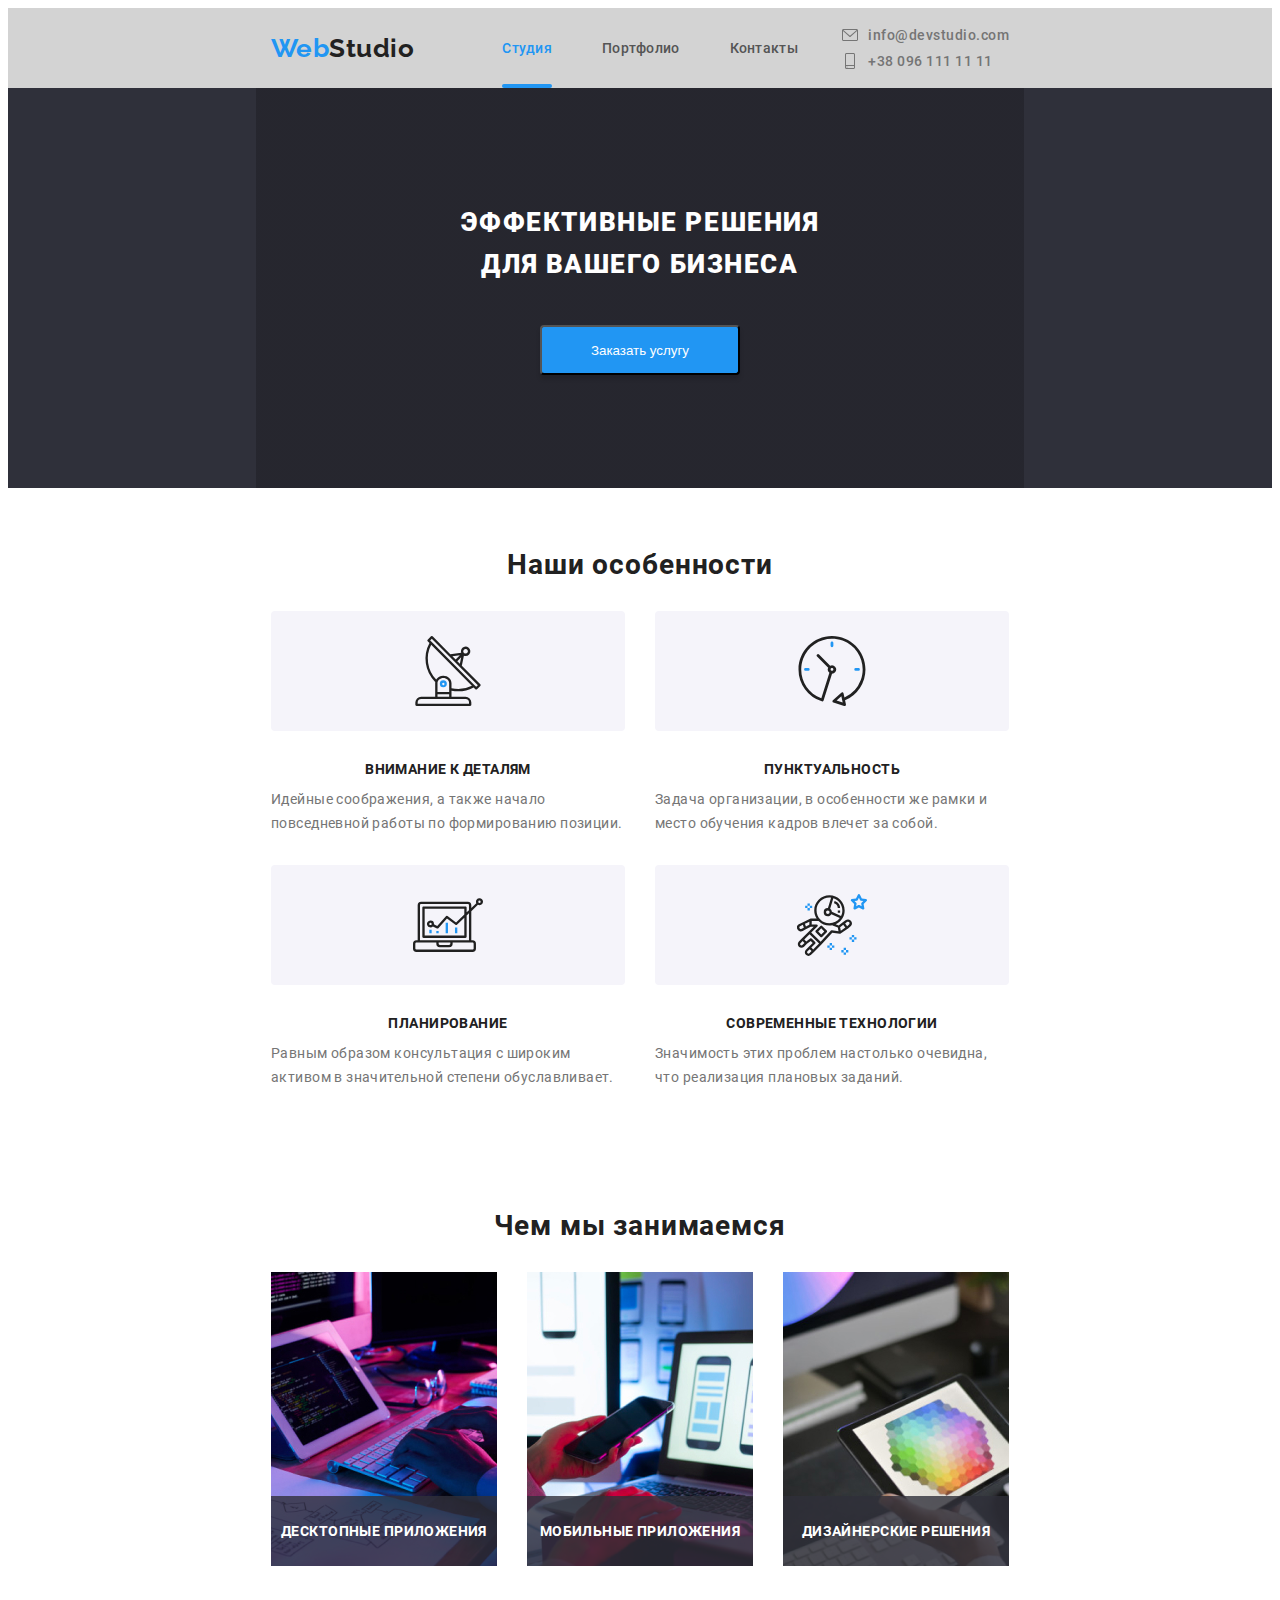
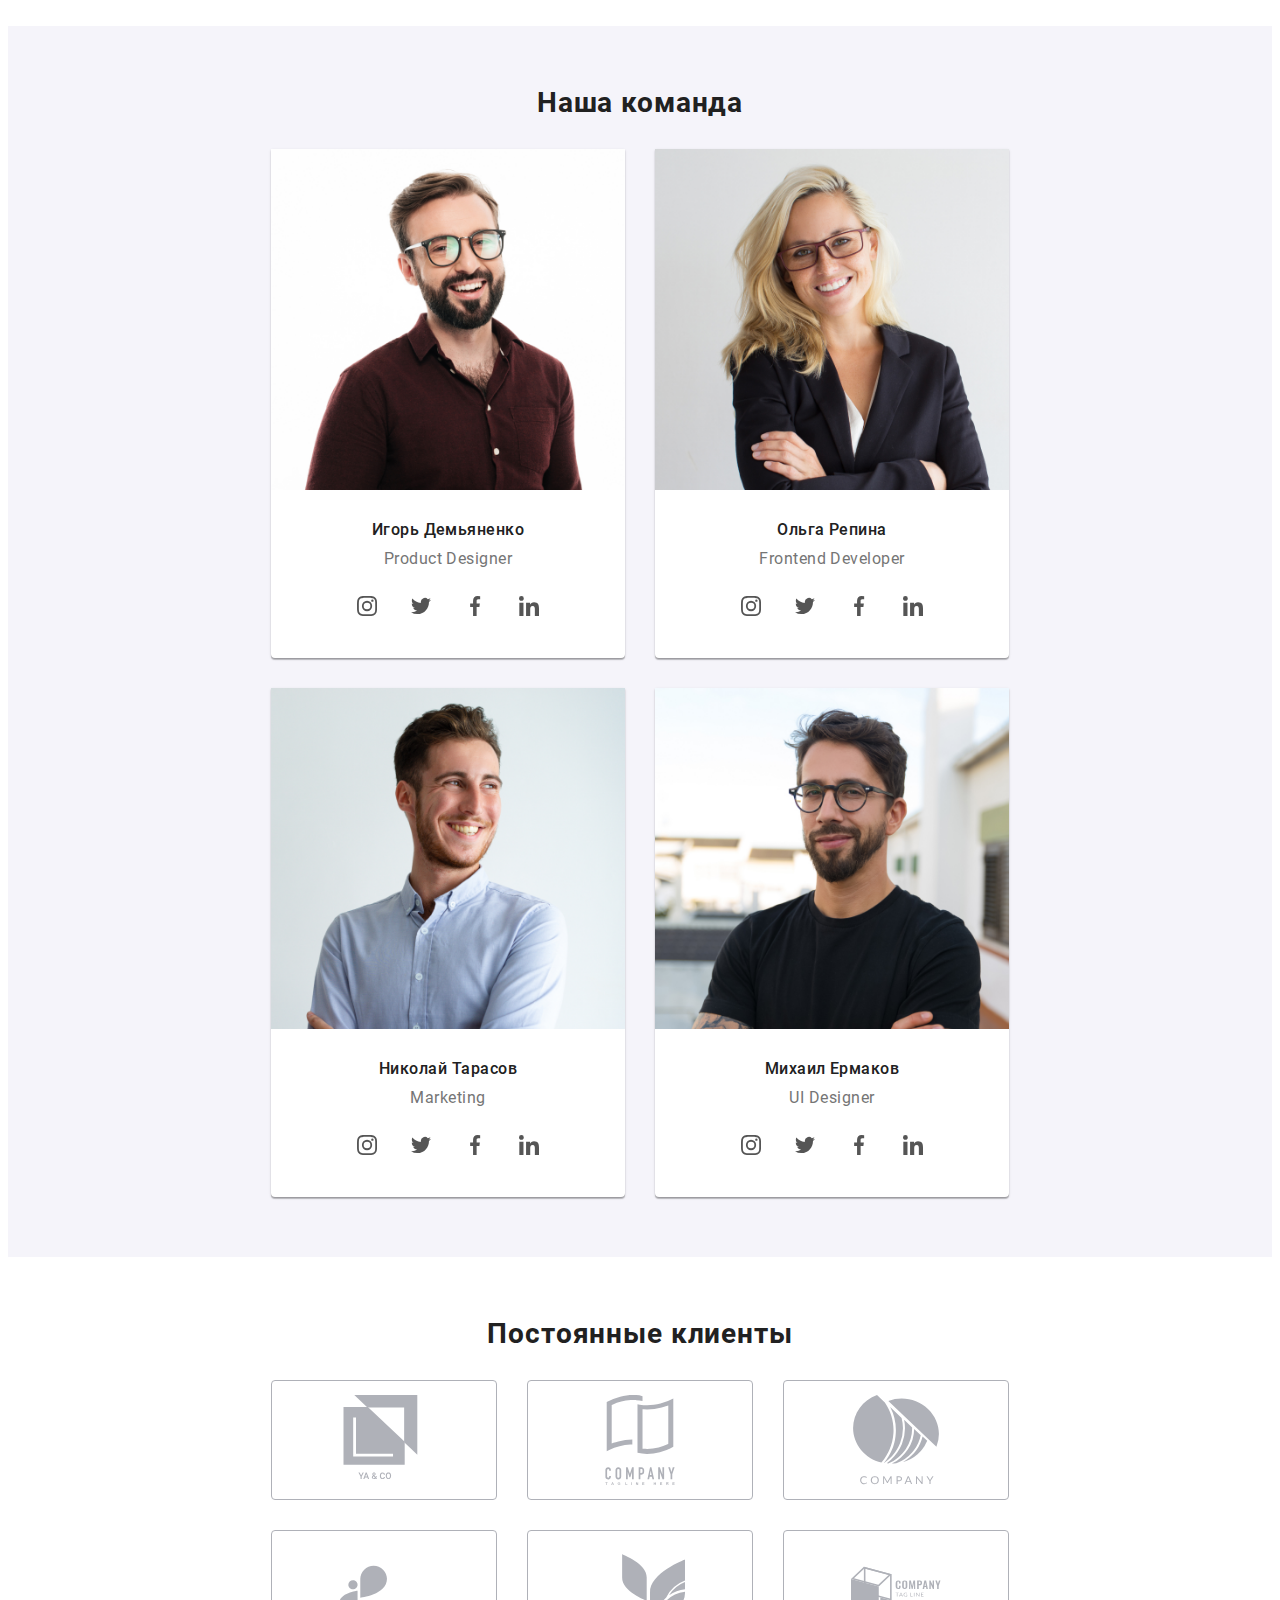
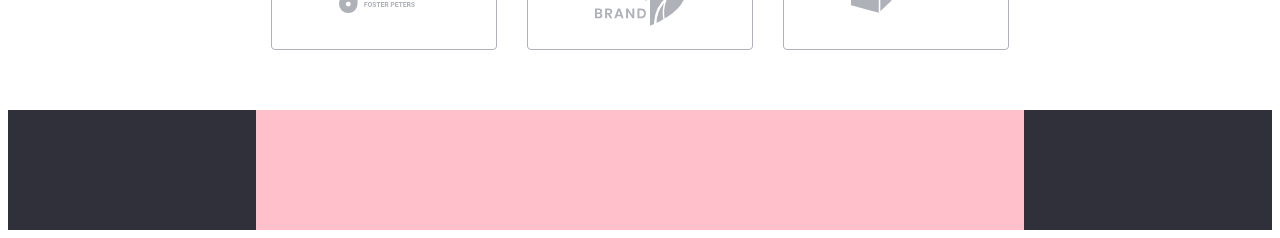
==== commit c0b20a96: "20201004_undone" ====
--- a/index.html
+++ b/index.html
@@ -16,6 +16,76 @@
           <span class="logo__text text--blue"> Web</span>
           <span class="logo__text text--dark"> Studio</span>
         </a>
+        <div class="menu">
+          <nav class="header_navigation">
+            <a href="#" class="header__navigation__link current">
+              <span>Студия</span>
+            </a>
+            <a href="./portfolio.html" class="header__navigation__link">
+              <span>Портфолио</span>
+            </a>
+            <a href="#" class="header__navigation__link">
+              <span>Контакты</span>
+            </a>
+          </nav>
+          <ul class="header_contacts">
+            <li class="header__contacts__link">
+              <a href="#" class="link--grey centered">
+                <svg class="icon header__contacts__icon">
+                  <use
+                    href="./images/common/icons/social-icons.svg#envelope"
+                  ></use>
+                </svg>
+                <span> info@devstudio.com </span>
+              </a>
+            </li>
+            <li class="header__contacts__link">
+              <a href="#" class="link--grey centered">
+                <svg class="icon header__contacts__icon">
+                  <use
+                    href="./images/common/icons/social-icons.svg#smartphone"
+                  ></use>
+                </svg>
+                <span> +38 096 111 11 11 </span>
+              </a>
+            </li>
+          </ul>
+        </div>
+        <div class="menu--mobile">
+          <nav class="header_navigation">
+            <a href="#" class="header__navigation__link current">
+              <span>Студия</span>
+            </a>
+            <a href="#" class="header__navigation__link">
+              <span>Портфолио</span>
+            </a>
+            <a href="#" class="header__navigation__link">
+              <span>Контакты</span>
+            </a>
+          </nav>
+          <ul class="header_contacts">
+            <li class="header__contacts__link">
+              <a href="#" class="link--grey centered">
+                <svg class="icon header__contacts__icon">
+                  <use
+                    href="./images/common/icons/social-icons.svg#envelope"
+                  ></use>
+                </svg>
+                <span> info@devstudio.com </span>
+              </a>
+            </li>
+            <li class="header__contacts__link">
+              <a href="#" class="link--grey centered">
+                <svg class="icon header__contacts__icon">
+                  <use
+                    href="./images/common/icons/social-icons.svg#smartphone"
+                  ></use>
+                </svg>
+                <span> +38 096 111 11 11 </span>
+              </a>
+            </li>
+          </ul>
+        </div>
       </div>
     </header>
     <!-- == Hero  ================= -->
--- a/css/common.css
+++ b/css/common.css
@@ -34,47 +34,54 @@
   font-style: normal;
 }
 
-.container__clients, .container__team, .container__directions, .container__features, .container__portfolio {
-  min-width: 320px;
+.container__clients, .container__team, .container__directions, .container__features, .container__hero, .container__footer, .container__portfolio {
+  min-width: calc(320px - 1rem);
   width: 100%;
   margin: 0 auto;
   padding: 60px 15px;
 }
 
 @media (max-width: 479px) {
-  .container__clients, .container__team, .container__directions, .container__features, .container__portfolio {
-    width: 100%;
-  }
-}
-
-@media (min-width: 480px) and (max-width: 767px) {
-  .container__clients, .container__team, .container__directions, .container__features, .container__portfolio {
+  .container__clients, .container__team, .container__directions, .container__features, .container__hero, .container__footer, .container__portfolio {
+    width: 100%;
+    padding: 0px 1rem;
+  }
+}
+
+@media (min-width: 480px) and (max-width: 767px) {
+  .container__clients, .container__team, .container__directions, .container__features, .container__hero, .container__footer, .container__portfolio {
     width: 100%;
     padding: 60px 15px;
   }
 }
 
 @media (min-width: 768px) and (max-width: 1599px) {
-  .container__clients, .container__team, .container__directions, .container__features, .container__portfolio {
+  .container__clients, .container__team, .container__directions, .container__features, .container__hero, .container__footer, .container__portfolio {
     width: 768px;
     padding: 60px 15px;
   }
 }
 
 @media (min-width: 1600px) {
-  .container__clients, .container__team, .container__directions, .container__features, .container__portfolio {
+  .container__clients, .container__team, .container__directions, .container__features, .container__hero, .container__footer, .container__portfolio {
     width: 1600px;
     padding: 94px 215px;
   }
 }
 
+.header_contacts {
+  margin: 0;
+  padding: 0;
+  list-style: none;
+}
+
 .grid--filters {
   display: flex;
   flex-wrap: wrap;
   width: 100%;
 }
 
-.button__hero, .button__portfolio--filter {
+.button__hero, .button--subscribe, .button__portfolio--filter {
   display: flex;
   flex-wrap: nowrap;
   align-items: center;
@@ -89,22 +96,22 @@
   transition: 1s cubic-bezier(0.4, 0, 0.2, 1);
 }
 
-.button__hero:hover, .button__portfolio--filter:hover {
+.button__hero:hover, .button--subscribe:hover, .button__portfolio--filter:hover {
   color: #ffffff;
   box-shadow: 0px 4px 4px rgba(0, 0, 0, 0.8);
 }
 
-.client__link, .link__header, .header__navigation__link, .link__portfolio, .link, .link_social {
+.client__link, .header__navigation__link, .footer__addr__link, .link__portfolio, .link, .link_social {
+  text-decoration: none;
+  color: currentColor;
+}
+
+.client__link:visited, .header__navigation__link:visited, .footer__addr__link:visited, .link__portfolio:visited, .link:visited, .link_social:visited {
   text-decoration: none;
   color: inherit;
 }
 
-.client__link:visited, .link__header:visited, .header__navigation__link:visited, .link__portfolio:visited, .link:visited, .link_social:visited {
-  text-decoration: none;
-  color: inherit;
-}
-
-.client__link:hover, .link__header:hover, .header__navigation__link:hover, .link__portfolio:hover, .link:hover, .link_social:hover, .current.client__link, .current.link__header, .current.header__navigation__link, .current.link__portfolio, .current.link, .current.link_social {
+.client__link:hover, .header__navigation__link:hover, .footer__addr__link:hover, .link__portfolio:hover, .link:hover, .link_social:hover, .current.client__link, .current.header__navigation__link, .current.footer__addr__link, .current.link__portfolio, .current.link, .current.link_social {
   text-decoration: none;
   color: #2196f3;
 }
@@ -115,9 +122,8 @@
   justify-content: center;
 }
 
-.icon {
-  stroke-width: 0;
-  stroke: currentColor;
+.list_item--socials:not(:last-child) {
+  margin-right: 10px;
 }
 
 .social_icon {
@@ -125,47 +131,54 @@
   width: 20px;
 }
 
-.container__clients, .container__team, .container__directions, .container__features, .container__portfolio {
-  min-width: 320px;
+.container__clients, .container__team, .container__directions, .container__features, .container__hero, .container__footer, .container__portfolio {
+  min-width: calc(320px - 1rem);
   width: 100%;
   margin: 0 auto;
   padding: 60px 15px;
 }
 
 @media (max-width: 479px) {
-  .container__clients, .container__team, .container__directions, .container__features, .container__portfolio {
-    width: 100%;
-  }
-}
-
-@media (min-width: 480px) and (max-width: 767px) {
-  .container__clients, .container__team, .container__directions, .container__features, .container__portfolio {
+  .container__clients, .container__team, .container__directions, .container__features, .container__hero, .container__footer, .container__portfolio {
+    width: 100%;
+    padding: 0px 1rem;
+  }
+}
+
+@media (min-width: 480px) and (max-width: 767px) {
+  .container__clients, .container__team, .container__directions, .container__features, .container__hero, .container__footer, .container__portfolio {
     width: 100%;
     padding: 60px 15px;
   }
 }
 
 @media (min-width: 768px) and (max-width: 1599px) {
-  .container__clients, .container__team, .container__directions, .container__features, .container__portfolio {
+  .container__clients, .container__team, .container__directions, .container__features, .container__hero, .container__footer, .container__portfolio {
     width: 768px;
     padding: 60px 15px;
   }
 }
 
 @media (min-width: 1600px) {
-  .container__clients, .container__team, .container__directions, .container__features, .container__portfolio {
+  .container__clients, .container__team, .container__directions, .container__features, .container__hero, .container__footer, .container__portfolio {
     width: 1600px;
     padding: 94px 215px;
   }
 }
 
+.header_contacts {
+  margin: 0;
+  padding: 0;
+  list-style: none;
+}
+
 .grid--filters {
   display: flex;
   flex-wrap: wrap;
   width: 100%;
 }
 
-.button__hero, .button__portfolio--filter {
+.button__hero, .button--subscribe, .button__portfolio--filter {
   display: flex;
   flex-wrap: nowrap;
   align-items: center;
@@ -180,22 +193,22 @@
   transition: 1s cubic-bezier(0.4, 0, 0.2, 1);
 }
 
-.button__hero:hover, .button__portfolio--filter:hover {
+.button__hero:hover, .button--subscribe:hover, .button__portfolio--filter:hover {
   color: #ffffff;
   box-shadow: 0px 4px 4px rgba(0, 0, 0, 0.8);
 }
 
-.client__link, .link__header, .header__navigation__link, .link__portfolio, .link, .link_social {
+.client__link, .header__navigation__link, .footer__addr__link, .link__portfolio, .link, .link_social {
+  text-decoration: none;
+  color: currentColor;
+}
+
+.client__link:visited, .header__navigation__link:visited, .footer__addr__link:visited, .link__portfolio:visited, .link:visited, .link_social:visited {
   text-decoration: none;
   color: inherit;
 }
 
-.client__link:visited, .link__header:visited, .header__navigation__link:visited, .link__portfolio:visited, .link:visited, .link_social:visited {
-  text-decoration: none;
-  color: inherit;
-}
-
-.client__link:hover, .link__header:hover, .header__navigation__link:hover, .link__portfolio:hover, .link:hover, .link_social:hover, .current.client__link, .current.link__header, .current.header__navigation__link, .current.link__portfolio, .current.link, .current.link_social {
+.client__link:hover, .header__navigation__link:hover, .footer__addr__link:hover, .link__portfolio:hover, .link:hover, .link_social:hover, .current.client__link, .current.header__navigation__link, .current.footer__addr__link, .current.link__portfolio, .current.link, .current.link_social {
   text-decoration: none;
   color: #2196f3;
 }
@@ -219,7 +232,6 @@
 }
 
 .grid__item--client {
-  position: relative;
   background-repeat: no-repeat;
   background-size: cover;
   background-position: center;
@@ -321,47 +333,54 @@
   color: #757575;
 }
 
-.container__clients, .container__team, .container__directions, .container__features, .container__portfolio {
-  min-width: 320px;
+.container__clients, .container__team, .container__directions, .container__features, .container__hero, .container__footer, .container__portfolio {
+  min-width: calc(320px - 1rem);
   width: 100%;
   margin: 0 auto;
   padding: 60px 15px;
 }
 
 @media (max-width: 479px) {
-  .container__clients, .container__team, .container__directions, .container__features, .container__portfolio {
-    width: 100%;
-  }
-}
-
-@media (min-width: 480px) and (max-width: 767px) {
-  .container__clients, .container__team, .container__directions, .container__features, .container__portfolio {
+  .container__clients, .container__team, .container__directions, .container__features, .container__hero, .container__footer, .container__portfolio {
+    width: 100%;
+    padding: 0px 1rem;
+  }
+}
+
+@media (min-width: 480px) and (max-width: 767px) {
+  .container__clients, .container__team, .container__directions, .container__features, .container__hero, .container__footer, .container__portfolio {
     width: 100%;
     padding: 60px 15px;
   }
 }
 
 @media (min-width: 768px) and (max-width: 1599px) {
-  .container__clients, .container__team, .container__directions, .container__features, .container__portfolio {
+  .container__clients, .container__team, .container__directions, .container__features, .container__hero, .container__footer, .container__portfolio {
     width: 768px;
     padding: 60px 15px;
   }
 }
 
 @media (min-width: 1600px) {
-  .container__clients, .container__team, .container__directions, .container__features, .container__portfolio {
+  .container__clients, .container__team, .container__directions, .container__features, .container__hero, .container__footer, .container__portfolio {
     width: 1600px;
     padding: 94px 215px;
   }
 }
 
+.header_contacts {
+  margin: 0;
+  padding: 0;
+  list-style: none;
+}
+
 .grid--filters {
   display: flex;
   flex-wrap: wrap;
   width: 100%;
 }
 
-.button__hero, .button__portfolio--filter {
+.button__hero, .button--subscribe, .button__portfolio--filter {
   display: flex;
   flex-wrap: nowrap;
   align-items: center;
@@ -376,22 +395,22 @@
   transition: 1s cubic-bezier(0.4, 0, 0.2, 1);
 }
 
-.button__hero:hover, .button__portfolio--filter:hover {
+.button__hero:hover, .button--subscribe:hover, .button__portfolio--filter:hover {
   color: #ffffff;
   box-shadow: 0px 4px 4px rgba(0, 0, 0, 0.8);
 }
 
-.client__link, .link__header, .header__navigation__link, .link__portfolio, .link, .link_social {
+.client__link, .header__navigation__link, .footer__addr__link, .link__portfolio, .link, .link_social {
+  text-decoration: none;
+  color: currentColor;
+}
+
+.client__link:visited, .header__navigation__link:visited, .footer__addr__link:visited, .link__portfolio:visited, .link:visited, .link_social:visited {
   text-decoration: none;
   color: inherit;
 }
 
-.client__link:visited, .link__header:visited, .header__navigation__link:visited, .link__portfolio:visited, .link:visited, .link_social:visited {
-  text-decoration: none;
-  color: inherit;
-}
-
-.client__link:hover, .link__header:hover, .header__navigation__link:hover, .link__portfolio:hover, .link:hover, .link_social:hover, .current.client__link, .current.link__header, .current.header__navigation__link, .current.link__portfolio, .current.link, .current.link_social {
+.client__link:hover, .header__navigation__link:hover, .footer__addr__link:hover, .link__portfolio:hover, .link:hover, .link_social:hover, .current.client__link, .current.header__navigation__link, .current.footer__addr__link, .current.link__portfolio, .current.link, .current.link_social {
   text-decoration: none;
   color: #2196f3;
 }
@@ -441,10 +460,6 @@
 .team__member__socials {
   width: 100%;
   padding: 0px 30px 30px;
-}
-
-.team-social {
-  fill: #afb1b8;
 }
 
 .team__member__pict {
@@ -477,47 +492,54 @@
   color: #757575;
 }
 
-.container__clients, .container__team, .container__directions, .container__features, .container__portfolio {
-  min-width: 320px;
+.container__clients, .container__team, .container__directions, .container__features, .container__hero, .container__footer, .container__portfolio {
+  min-width: calc(320px - 1rem);
   width: 100%;
   margin: 0 auto;
   padding: 60px 15px;
 }
 
 @media (max-width: 479px) {
-  .container__clients, .container__team, .container__directions, .container__features, .container__portfolio {
-    width: 100%;
-  }
-}
-
-@media (min-width: 480px) and (max-width: 767px) {
-  .container__clients, .container__team, .container__directions, .container__features, .container__portfolio {
+  .container__clients, .container__team, .container__directions, .container__features, .container__hero, .container__footer, .container__portfolio {
+    width: 100%;
+    padding: 0px 1rem;
+  }
+}
+
+@media (min-width: 480px) and (max-width: 767px) {
+  .container__clients, .container__team, .container__directions, .container__features, .container__hero, .container__footer, .container__portfolio {
     width: 100%;
     padding: 60px 15px;
   }
 }
 
 @media (min-width: 768px) and (max-width: 1599px) {
-  .container__clients, .container__team, .container__directions, .container__features, .container__portfolio {
+  .container__clients, .container__team, .container__directions, .container__features, .container__hero, .container__footer, .container__portfolio {
     width: 768px;
     padding: 60px 15px;
   }
 }
 
 @media (min-width: 1600px) {
-  .container__clients, .container__team, .container__directions, .container__features, .container__portfolio {
+  .container__clients, .container__team, .container__directions, .container__features, .container__hero, .container__footer, .container__portfolio {
     width: 1600px;
     padding: 94px 215px;
   }
 }
 
+.header_contacts {
+  margin: 0;
+  padding: 0;
+  list-style: none;
+}
+
 .grid--filters {
   display: flex;
   flex-wrap: wrap;
   width: 100%;
 }
 
-.button__hero, .button__portfolio--filter {
+.button__hero, .button--subscribe, .button__portfolio--filter {
   display: flex;
   flex-wrap: nowrap;
   align-items: center;
@@ -532,22 +554,22 @@
   transition: 1s cubic-bezier(0.4, 0, 0.2, 1);
 }
 
-.button__hero:hover, .button__portfolio--filter:hover {
+.button__hero:hover, .button--subscribe:hover, .button__portfolio--filter:hover {
   color: #ffffff;
   box-shadow: 0px 4px 4px rgba(0, 0, 0, 0.8);
 }
 
-.client__link, .link__header, .header__navigation__link, .link__portfolio, .link, .link_social {
+.client__link, .header__navigation__link, .footer__addr__link, .link__portfolio, .link, .link_social {
+  text-decoration: none;
+  color: currentColor;
+}
+
+.client__link:visited, .header__navigation__link:visited, .footer__addr__link:visited, .link__portfolio:visited, .link:visited, .link_social:visited {
   text-decoration: none;
   color: inherit;
 }
 
-.client__link:visited, .link__header:visited, .header__navigation__link:visited, .link__portfolio:visited, .link:visited, .link_social:visited {
-  text-decoration: none;
-  color: inherit;
-}
-
-.client__link:hover, .link__header:hover, .header__navigation__link:hover, .link__portfolio:hover, .link:hover, .link_social:hover, .current.client__link, .current.link__header, .current.header__navigation__link, .current.link__portfolio, .current.link, .current.link_social {
+.client__link:hover, .header__navigation__link:hover, .footer__addr__link:hover, .link__portfolio:hover, .link:hover, .link_social:hover, .current.client__link, .current.header__navigation__link, .current.footer__addr__link, .current.link__portfolio, .current.link, .current.link_social {
   text-decoration: none;
   color: #2196f3;
 }
@@ -649,47 +671,54 @@
   background-color: rgba(47, 48, 58, 0.8);
 }
 
-.container__clients, .container__team, .container__directions, .container__features, .container__portfolio {
-  min-width: 320px;
+.container__clients, .container__team, .container__directions, .container__features, .container__hero, .container__footer, .container__portfolio {
+  min-width: calc(320px - 1rem);
   width: 100%;
   margin: 0 auto;
   padding: 60px 15px;
 }
 
 @media (max-width: 479px) {
-  .container__clients, .container__team, .container__directions, .container__features, .container__portfolio {
-    width: 100%;
-  }
-}
-
-@media (min-width: 480px) and (max-width: 767px) {
-  .container__clients, .container__team, .container__directions, .container__features, .container__portfolio {
+  .container__clients, .container__team, .container__directions, .container__features, .container__hero, .container__footer, .container__portfolio {
+    width: 100%;
+    padding: 0px 1rem;
+  }
+}
+
+@media (min-width: 480px) and (max-width: 767px) {
+  .container__clients, .container__team, .container__directions, .container__features, .container__hero, .container__footer, .container__portfolio {
     width: 100%;
     padding: 60px 15px;
   }
 }
 
 @media (min-width: 768px) and (max-width: 1599px) {
-  .container__clients, .container__team, .container__directions, .container__features, .container__portfolio {
+  .container__clients, .container__team, .container__directions, .container__features, .container__hero, .container__footer, .container__portfolio {
     width: 768px;
     padding: 60px 15px;
   }
 }
 
 @media (min-width: 1600px) {
-  .container__clients, .container__team, .container__directions, .container__features, .container__portfolio {
+  .container__clients, .container__team, .container__directions, .container__features, .container__hero, .container__footer, .container__portfolio {
     width: 1600px;
     padding: 94px 215px;
   }
 }
 
+.header_contacts {
+  margin: 0;
+  padding: 0;
+  list-style: none;
+}
+
 .grid--filters {
   display: flex;
   flex-wrap: wrap;
   width: 100%;
 }
 
-.button__hero, .button__portfolio--filter {
+.button__hero, .button--subscribe, .button__portfolio--filter {
   display: flex;
   flex-wrap: nowrap;
   align-items: center;
@@ -704,22 +733,22 @@
   transition: 1s cubic-bezier(0.4, 0, 0.2, 1);
 }
 
-.button__hero:hover, .button__portfolio--filter:hover {
+.button__hero:hover, .button--subscribe:hover, .button__portfolio--filter:hover {
   color: #ffffff;
   box-shadow: 0px 4px 4px rgba(0, 0, 0, 0.8);
 }
 
-.client__link, .link__header, .header__navigation__link, .link__portfolio, .link, .link_social {
+.client__link, .header__navigation__link, .footer__addr__link, .link__portfolio, .link, .link_social {
+  text-decoration: none;
+  color: currentColor;
+}
+
+.client__link:visited, .header__navigation__link:visited, .footer__addr__link:visited, .link__portfolio:visited, .link:visited, .link_social:visited {
   text-decoration: none;
   color: inherit;
 }
 
-.client__link:visited, .link__header:visited, .header__navigation__link:visited, .link__portfolio:visited, .link:visited, .link_social:visited {
-  text-decoration: none;
-  color: inherit;
-}
-
-.client__link:hover, .link__header:hover, .header__navigation__link:hover, .link__portfolio:hover, .link:hover, .link_social:hover, .current.client__link, .current.link__header, .current.header__navigation__link, .current.link__portfolio, .current.link, .current.link_social {
+.client__link:hover, .header__navigation__link:hover, .footer__addr__link:hover, .link__portfolio:hover, .link:hover, .link_social:hover, .current.client__link, .current.header__navigation__link, .current.footer__addr__link, .current.link__portfolio, .current.link, .current.link_social {
   text-decoration: none;
   color: #2196f3;
 }
@@ -743,7 +772,6 @@
 }
 
 .grid__item--feature {
-  position: relative;
   background-repeat: no-repeat;
   background-size: cover;
   background-position: center;
@@ -818,47 +846,54 @@
   color: #757575;
 }
 
-.container__clients, .container__team, .container__directions, .container__features, .container__portfolio {
-  min-width: 320px;
+.container__clients, .container__team, .container__directions, .container__features, .container__hero, .container__footer, .container__portfolio {
+  min-width: calc(320px - 1rem);
   width: 100%;
   margin: 0 auto;
   padding: 60px 15px;
 }
 
 @media (max-width: 479px) {
-  .container__clients, .container__team, .container__directions, .container__features, .container__portfolio {
-    width: 100%;
-  }
-}
-
-@media (min-width: 480px) and (max-width: 767px) {
-  .container__clients, .container__team, .container__directions, .container__features, .container__portfolio {
+  .container__clients, .container__team, .container__directions, .container__features, .container__hero, .container__footer, .container__portfolio {
+    width: 100%;
+    padding: 0px 1rem;
+  }
+}
+
+@media (min-width: 480px) and (max-width: 767px) {
+  .container__clients, .container__team, .container__directions, .container__features, .container__hero, .container__footer, .container__portfolio {
     width: 100%;
     padding: 60px 15px;
   }
 }
 
 @media (min-width: 768px) and (max-width: 1599px) {
-  .container__clients, .container__team, .container__directions, .container__features, .container__portfolio {
+  .container__clients, .container__team, .container__directions, .container__features, .container__hero, .container__footer, .container__portfolio {
     width: 768px;
     padding: 60px 15px;
   }
 }
 
 @media (min-width: 1600px) {
-  .container__clients, .container__team, .container__directions, .container__features, .container__portfolio {
+  .container__clients, .container__team, .container__directions, .container__features, .container__hero, .container__footer, .container__portfolio {
     width: 1600px;
     padding: 94px 215px;
   }
 }
 
+.header_contacts {
+  margin: 0;
+  padding: 0;
+  list-style: none;
+}
+
 .grid--filters {
   display: flex;
   flex-wrap: wrap;
   width: 100%;
 }
 
-.button__hero, .button__portfolio--filter {
+.button__hero, .button--subscribe, .button__portfolio--filter {
   display: flex;
   flex-wrap: nowrap;
   align-items: center;
@@ -873,22 +908,22 @@
   transition: 1s cubic-bezier(0.4, 0, 0.2, 1);
 }
 
-.button__hero:hover, .button__portfolio--filter:hover {
+.button__hero:hover, .button--subscribe:hover, .button__portfolio--filter:hover {
   color: #ffffff;
   box-shadow: 0px 4px 4px rgba(0, 0, 0, 0.8);
 }
 
-.client__link, .link__header, .header__navigation__link, .link__portfolio, .link, .link_social {
+.client__link, .header__navigation__link, .footer__addr__link, .link__portfolio, .link, .link_social {
+  text-decoration: none;
+  color: currentColor;
+}
+
+.client__link:visited, .header__navigation__link:visited, .footer__addr__link:visited, .link__portfolio:visited, .link:visited, .link_social:visited {
   text-decoration: none;
   color: inherit;
 }
 
-.client__link:visited, .link__header:visited, .header__navigation__link:visited, .link__portfolio:visited, .link:visited, .link_social:visited {
-  text-decoration: none;
-  color: inherit;
-}
-
-.client__link:hover, .link__header:hover, .header__navigation__link:hover, .link__portfolio:hover, .link:hover, .link_social:hover, .current.client__link, .current.link__header, .current.header__navigation__link, .current.link__portfolio, .current.link, .current.link_social {
+.client__link:hover, .header__navigation__link:hover, .footer__addr__link:hover, .link__portfolio:hover, .link:hover, .link_social:hover, .current.client__link, .current.header__navigation__link, .current.footer__addr__link, .current.link__portfolio, .current.link, .current.link_social {
   text-decoration: none;
   color: #2196f3;
 }
@@ -903,7 +938,7 @@
   align-items: center;
   justify-content: center;
   background-repeat: no-repeat;
-  background-position: center;
+  background-position: 50% 50%;
   background-image: linear-gradient(to right, rgba(0, 0, 0, 0.2), rgba(0, 0, 0, 0.2)), url("../images/studio/hero/header_mobile.jpg");
   background-color: #2f303a;
 }
@@ -912,6 +947,7 @@
   .container__hero {
     width: 100%;
     height: 400px;
+    background-size: cover;
     background-image: linear-gradient(to right, rgba(0, 0, 0, 0.2), rgba(0, 0, 0, 0.2)), url("../images/studio/hero/header_mobile.jpg");
   }
 }
@@ -947,47 +983,54 @@
   width: 100%;
 }
 
-.container__clients, .container__team, .container__directions, .container__features, .container__portfolio {
-  min-width: 320px;
+.container__clients, .container__team, .container__directions, .container__features, .container__hero, .container__footer, .container__portfolio {
+  min-width: calc(320px - 1rem);
   width: 100%;
   margin: 0 auto;
   padding: 60px 15px;
 }
 
 @media (max-width: 479px) {
-  .container__clients, .container__team, .container__directions, .container__features, .container__portfolio {
-    width: 100%;
-  }
-}
-
-@media (min-width: 480px) and (max-width: 767px) {
-  .container__clients, .container__team, .container__directions, .container__features, .container__portfolio {
+  .container__clients, .container__team, .container__directions, .container__features, .container__hero, .container__footer, .container__portfolio {
+    width: 100%;
+    padding: 0px 1rem;
+  }
+}
+
+@media (min-width: 480px) and (max-width: 767px) {
+  .container__clients, .container__team, .container__directions, .container__features, .container__hero, .container__footer, .container__portfolio {
     width: 100%;
     padding: 60px 15px;
   }
 }
 
 @media (min-width: 768px) and (max-width: 1599px) {
-  .container__clients, .container__team, .container__directions, .container__features, .container__portfolio {
+  .container__clients, .container__team, .container__directions, .container__features, .container__hero, .container__footer, .container__portfolio {
     width: 768px;
     padding: 60px 15px;
   }
 }
 
 @media (min-width: 1600px) {
-  .container__clients, .container__team, .container__directions, .container__features, .container__portfolio {
+  .container__clients, .container__team, .container__directions, .container__features, .container__hero, .container__footer, .container__portfolio {
     width: 1600px;
     padding: 94px 215px;
   }
 }
 
+.header_contacts {
+  margin: 0;
+  padding: 0;
+  list-style: none;
+}
+
 .grid--filters {
   display: flex;
   flex-wrap: wrap;
   width: 100%;
 }
 
-.button__hero, .button__portfolio--filter {
+.button__hero, .button--subscribe, .button__portfolio--filter {
   display: flex;
   flex-wrap: nowrap;
   align-items: center;
@@ -1002,22 +1045,22 @@
   transition: 1s cubic-bezier(0.4, 0, 0.2, 1);
 }
 
-.button__hero:hover, .button__portfolio--filter:hover {
+.button__hero:hover, .button--subscribe:hover, .button__portfolio--filter:hover {
   color: #ffffff;
   box-shadow: 0px 4px 4px rgba(0, 0, 0, 0.8);
 }
 
-.client__link, .link__header, .header__navigation__link, .link__portfolio, .link, .link_social {
+.client__link, .header__navigation__link, .footer__addr__link, .link__portfolio, .link, .link_social {
+  text-decoration: none;
+  color: currentColor;
+}
+
+.client__link:visited, .header__navigation__link:visited, .footer__addr__link:visited, .link__portfolio:visited, .link:visited, .link_social:visited {
   text-decoration: none;
   color: inherit;
 }
 
-.client__link:visited, .link__header:visited, .header__navigation__link:visited, .link__portfolio:visited, .link:visited, .link_social:visited {
-  text-decoration: none;
-  color: inherit;
-}
-
-.client__link:hover, .link__header:hover, .header__navigation__link:hover, .link__portfolio:hover, .link:hover, .link_social:hover, .current.client__link, .current.link__header, .current.header__navigation__link, .current.link__portfolio, .current.link, .current.link_social {
+.client__link:hover, .header__navigation__link:hover, .footer__addr__link:hover, .link__portfolio:hover, .link:hover, .link_social:hover, .current.client__link, .current.header__navigation__link, .current.footer__addr__link, .current.link__portfolio, .current.link, .current.link_social {
   text-decoration: none;
   color: #2196f3;
 }
@@ -1032,6 +1075,7 @@
   .header {
     width: calc(100% - 16px);
     position: fixed;
+    z-index: 2;
     top: 0.5rem;
   }
 }
@@ -1040,6 +1084,7 @@
   .header {
     width: calc(100% - 16px);
     position: fixed;
+    z-index: 2;
     top: 0.5rem;
   }
 }
@@ -1052,7 +1097,6 @@
   flex-wrap: nowrap;
   align-items: center;
   height: 80px;
-  background-color: pink;
 }
 
 @media (max-width: 479px) {
@@ -1064,7 +1108,7 @@
 
 @media (min-width: 480px) and (max-width: 767px) {
   .container__header {
-    width: 480px;
+    width: 100%;
     padding: 0px 1rem;
   }
 }
@@ -1092,34 +1136,8 @@
   flex-grow: 0;
 }
 
-.link__header {
-  height: 100%;
-  display: flex;
-  align-items: center;
-  height: 100%;
-}
-
-.header__nav {
-  outline: 1px solid green;
-  background-color: lightgreen;
-  display: flex;
-  flex-wrap: nowrap;
-  flex-grow: 1;
-  height: 100%;
-  width: 100%;
-}
-
-.header__contacts {
-  display: flex;
-  background-color: lightblue;
-  flex-grow: 0;
-  height: 100%;
-  width: fit-content;
-}
-
 .menu {
   display: flex;
-  outline: 1px solid tomato;
   justify-content: space-between;
   flex-grow: 1;
   height: 100%;
@@ -1135,6 +1153,10 @@
   .menu {
     display: none;
   }
+}
+
+.menu--mobile {
+  background-color: lightgrey;
 }
 
 @media (max-width: 479px) {
@@ -1145,7 +1167,6 @@
     display: block;
     margin-left: -1rem;
     width: 100%;
-    outline: 1px solid tomato;
     padding: 60px;
   }
 }
@@ -1158,7 +1179,6 @@
     display: block;
     margin-left: -1rem;
     width: 100%;
-    outline: 1px solid tomato;
     padding: 60px;
   }
 }
@@ -1179,7 +1199,6 @@
   display: flex;
   align-items: center;
   height: 100%;
-  background-color: lightgreen;
   padding: 0px 0px;
 }
 
@@ -1213,11 +1232,10 @@
 
 .header__navigation__link {
   position: relative;
-  outline: 1px solid tomato;
   margin: 0px;
   font-weight: 500;
-  font-size: 14px;
-  line-height: 16px;
+  font-size: 18px;
+  line-height: 21px;
   letter-spacing: 0.02em;
   color: #212121;
 }
@@ -1240,11 +1258,6 @@
 }
 
 @media (max-width: 479px) {
-  .header__navigation__link {
-    font-size: 18px;
-    line-height: 21px;
-    /* 21px identical to box height */
-  }
   .header__navigation__link:not(:last-child) {
     margin-bottom: 52px;
   }
@@ -1255,10 +1268,6 @@
 }
 
 @media (min-width: 480px) and (max-width: 767px) {
-  .header__navigation__link {
-    font-size: 18px;
-    line-height: 21px;
-  }
   .header__navigation__link:not(:last-child) {
     margin-bottom: 52px;
   }
@@ -1273,6 +1282,8 @@
     display: flex;
     align-items: center;
     height: 100%;
+    font-size: 14px;
+    line-height: 16px;
   }
   .header__navigation__link:not(:last-child) {
     margin-right: 50px;
@@ -1284,20 +1295,127 @@
     display: flex;
     align-items: center;
     height: 100%;
+    font-size: 14px;
+    line-height: 16px;
   }
   .header__navigation__link:not(:last-child) {
     margin-right: 50px;
   }
 }
 
-.ch2 {
+.header_contacts {
   display: flex;
   flex-direction: column;
   align-items: center;
   justify-content: center;
-  background-color: lightblue;
   height: 100%;
   padding: 0px 10px;
+}
+
+@media (min-width: 1600px) {
+  .header_contacts {
+    flex-direction: row;
+    flex-wrap: nowrap;
+  }
+}
+
+.header__contacts__link {
+  font-weight: 500;
+  font-size: 18px;
+  line-height: 21px;
+}
+
+@media (max-width: 479px) {
+  .header__contacts__link:not(:last-child) {
+    margin-bottom: 1rem;
+  }
+}
+
+@media (min-width: 480px) and (max-width: 767px) {
+  .header__contacts__link:not(:last-child) {
+    margin-bottom: 1rem;
+  }
+}
+
+@media (min-width: 768px) and (max-width: 1599px) {
+  .header__contacts__link {
+    display: flex;
+    align-items: center;
+    width: 100%;
+    font-size: 14px;
+    line-height: 16px;
+    margin-bottom: 0rem;
+  }
+  .header__contacts__link:not(:last-child) {
+    margin-bottom: 10px;
+  }
+}
+
+@media (min-width: 1600px) {
+  .header__contacts__link {
+    display: flex;
+    align-items: center;
+    height: 100%;
+    font-size: 14px;
+    line-height: 16px;
+    margin-bottom: 0px;
+  }
+  .header__contacts__link:not(:last-child) {
+    margin-right: 30px;
+  }
+}
+
+.link--grey {
+  text-decoration: none;
+  color: #757575;
+}
+
+.link--grey:visited {
+  text-decoration: none;
+  color: inherit;
+}
+
+.link--grey:hover, .link--grey.current {
+  text-decoration: none;
+  color: #2196f3;
+}
+
+.header__contacts__icon {
+  margin-right: 10px;
+}
+
+@media (max-width: 479px) {
+  .header__contacts__icon {
+    display: none;
+  }
+}
+
+@media (min-width: 480px) and (max-width: 767px) {
+  .header__contacts__icon {
+    height: 1rem;
+    width: 1rem;
+  }
+}
+
+@media (min-width: 768px) and (max-width: 1599px) {
+  .header__contacts__icon {
+    height: 1rem;
+    width: 1rem;
+  }
+}
+
+@media (min-width: 1600px) {
+  .header__contacts__icon {
+    height: 1.25rem;
+    width: 1.25rem;
+  }
+}
+
+.centered {
+  display: flex;
+  flex-wrap: nowrap;
+  align-items: center;
+  justify-content: center;
 }
 
 @font-face {
@@ -1367,47 +1485,54 @@
   margin-right: 93px;
 }
 
-.container__clients, .container__team, .container__directions, .container__features, .container__portfolio {
-  min-width: 320px;
+.container__clients, .container__team, .container__directions, .container__features, .container__hero, .container__footer, .container__portfolio {
+  min-width: calc(320px - 1rem);
   width: 100%;
   margin: 0 auto;
   padding: 60px 15px;
 }
 
 @media (max-width: 479px) {
-  .container__clients, .container__team, .container__directions, .container__features, .container__portfolio {
-    width: 100%;
-  }
-}
-
-@media (min-width: 480px) and (max-width: 767px) {
-  .container__clients, .container__team, .container__directions, .container__features, .container__portfolio {
+  .container__clients, .container__team, .container__directions, .container__features, .container__hero, .container__footer, .container__portfolio {
+    width: 100%;
+    padding: 0px 1rem;
+  }
+}
+
+@media (min-width: 480px) and (max-width: 767px) {
+  .container__clients, .container__team, .container__directions, .container__features, .container__hero, .container__footer, .container__portfolio {
     width: 100%;
     padding: 60px 15px;
   }
 }
 
 @media (min-width: 768px) and (max-width: 1599px) {
-  .container__clients, .container__team, .container__directions, .container__features, .container__portfolio {
+  .container__clients, .container__team, .container__directions, .container__features, .container__hero, .container__footer, .container__portfolio {
     width: 768px;
     padding: 60px 15px;
   }
 }
 
 @media (min-width: 1600px) {
-  .container__clients, .container__team, .container__directions, .container__features, .container__portfolio {
+  .container__clients, .container__team, .container__directions, .container__features, .container__hero, .container__footer, .container__portfolio {
     width: 1600px;
     padding: 94px 215px;
   }
 }
 
+.header_contacts {
+  margin: 0;
+  padding: 0;
+  list-style: none;
+}
+
 .grid--filters {
   display: flex;
   flex-wrap: wrap;
   width: 100%;
 }
 
-.button__hero, .button__portfolio--filter {
+.button__hero, .button--subscribe, .button__portfolio--filter {
   display: flex;
   flex-wrap: nowrap;
   align-items: center;
@@ -1422,56 +1547,58 @@
   transition: 1s cubic-bezier(0.4, 0, 0.2, 1);
 }
 
-.button__hero:hover, .button__portfolio--filter:hover {
+.button__hero:hover, .button--subscribe:hover, .button__portfolio--filter:hover {
   color: #ffffff;
   box-shadow: 0px 4px 4px rgba(0, 0, 0, 0.8);
 }
 
-.client__link, .link__header, .header__navigation__link, .link__portfolio, .link, .link_social {
+.client__link, .header__navigation__link, .footer__addr__link, .link__portfolio, .link, .link_social {
+  text-decoration: none;
+  color: currentColor;
+}
+
+.client__link:visited, .header__navigation__link:visited, .footer__addr__link:visited, .link__portfolio:visited, .link:visited, .link_social:visited {
   text-decoration: none;
   color: inherit;
 }
 
-.client__link:visited, .link__header:visited, .header__navigation__link:visited, .link__portfolio:visited, .link:visited, .link_social:visited {
-  text-decoration: none;
-  color: inherit;
-}
-
-.client__link:hover, .link__header:hover, .header__navigation__link:hover, .link__portfolio:hover, .link:hover, .link_social:hover, .current.client__link, .current.link__header, .current.header__navigation__link, .current.link__portfolio, .current.link, .current.link_social {
+.client__link:hover, .header__navigation__link:hover, .footer__addr__link:hover, .link__portfolio:hover, .link:hover, .link_social:hover, .current.client__link, .current.header__navigation__link, .current.footer__addr__link, .current.link__portfolio, .current.link, .current.link_social {
   text-decoration: none;
   color: #2196f3;
 }
 
 .footer {
-  background-color: lightgrey;
+  background-color: #2f303a;
 }
 
 .container__footer {
-  min-width: 320px;
-  margin: 0 auto;
-  display: flex;
-  flex-wrap: wrap;
-  align-items: center;
-  justify-content: center;
-  height: 80px;
+  display: flex;
   background-color: pink;
 }
 
 @media (max-width: 479px) {
   .container__footer {
     width: 100%;
+    flex-wrap: wrap;
+    justify-content: center;
+    padding: 0px 1rem;
   }
 }
 
 @media (min-width: 480px) and (max-width: 767px) {
   .container__footer {
-    width: 480px;
+    width: 100%;
+    flex-wrap: wrap;
+    justify-content: center;
+    padding: 0px 1rem;
   }
 }
 
 @media (min-width: 768px) and (max-width: 1599px) {
   .container__footer {
     width: 768px;
+    flex-wrap: wrap;
+    justify-content: center;
     padding: 21px 15px;
   }
 }
@@ -1479,8 +1606,160 @@
 @media (min-width: 1600px) {
   .container__footer {
     width: 1600px;
-    padding: 24px 215px;
-  }
+    flex-wrap: nowrap;
+    justify-content: space-between;
+    padding: 60px 215px;
+  }
+}
+
+.footer__contacts {
+  display: flex;
+  flex-wrap: nowrap;
+  outline: 1px solid #d48678;
+}
+
+@media (min-width: 480px) and (max-width: 767px) {
+  .footer__contacts {
+    flex-direction: column;
+  }
+}
+
+@media (min-width: 768px) and (max-width: 1599px) {
+  .footer__contacts {
+    flex-wrap: nowrap;
+    flex-direction: row;
+    margin-bottom: 60px;
+  }
+}
+
+@media (min-width: 1600px) {
+  .footer__contacts {
+    flex-wrap: nowrap;
+    flex-direction: row;
+  }
+}
+
+.footer__item--addr {
+  display: block;
+  width: 232px;
+  outline: 1px solid green;
+  background-color: grey;
+}
+
+@media (min-width: 768px) and (max-width: 1599px) {
+  .footer__item--addr {
+    margin-right: 165px;
+  }
+}
+
+@media (min-width: 1600px) {
+  .footer__item--addr {
+    margin-right: 70px;
+  }
+}
+
+.logo--footer {
+  margin-right: 0px;
+  width: 100%;
+}
+
+.footer__addr-item {
+  display: flex;
+  flex-wrap: nowrap;
+  width: 100%;
+}
+
+@media (max-width: 479px) {
+  .footer__addr-item {
+    justify-content: center;
+  }
+}
+
+@media (min-width: 480px) and (max-width: 767px) {
+  .footer__addr-item {
+    justify-content: center;
+  }
+}
+
+@media (min-width: 768px) and (max-width: 1599px) {
+  .footer__addr-item {
+    justify-content: center;
+  }
+}
+
+@media (min-width: 1600px) {
+  .footer__addr-item {
+    justify-content: start;
+  }
+}
+
+.footer__addr__link {
+  font-weight: normal;
+  font-size: 14px;
+  line-height: 171%;
+  /* or 24px */
+  letter-spacing: 0.03em;
+  color: rgba(255, 255, 255, 0.6);
+}
+
+.footer__item--social {
+  display: flex;
+  flex-grow: 0;
+  flex-wrap: wrap;
+  padding-top: 12px;
+  outline: 1px solid green;
+  background-color: grey;
+}
+
+.footer_block_title {
+  display: flex;
+  margin: 0 0 20px;
+  font-weight: bold;
+  font-size: 14px;
+  line-height: 16px;
+  letter-spacing: 0.03em;
+  text-transform: uppercase;
+  color: #ffffff;
+}
+
+.footer__socials {
+  padding: 0px;
+  color: #ffffff;
+}
+
+.footer__link--social {
+  border-radius: 50%;
+  color: #ffffff;
+  background-color: rgba(255, 255, 255, 0.1);
+}
+
+.footer__item--form {
+  display: block;
+  padding-top: 12px;
+  outline: 1px solid green;
+  background-color: grey;
+}
+
+.footer__form__content {
+  display: flex;
+  flex-wrap: nowrap;
+}
+
+.footer__form__input--mail {
+  height: 50px;
+  width: 358px;
+  margin-right: 12px;
+  padding: 15px;
+  font-weight: normal;
+  font-size: 16px;
+  line-height: 20px;
+  /* identical to box height, or 125% */
+  letter-spacing: 0.03em;
+  color: rgba(255, 255, 255, 0.6);
+  border: 1px solid rgba(255, 255, 255, 0.3);
+  box-sizing: border-box;
+  filter: drop-shadow(0px 4px 4px rgba(0, 0, 0, 0.15));
+  border-radius: 4px;
 }
 
 /* fonts to use */
@@ -1519,47 +1798,54 @@
   font-style: normal;
 }
 
-.container__clients, .container__team, .container__directions, .container__features, .container__portfolio {
-  min-width: 320px;
+.container__clients, .container__team, .container__directions, .container__features, .container__hero, .container__footer, .container__portfolio {
+  min-width: calc(320px - 1rem);
   width: 100%;
   margin: 0 auto;
   padding: 60px 15px;
 }
 
 @media (max-width: 479px) {
-  .container__clients, .container__team, .container__directions, .container__features, .container__portfolio {
-    width: 100%;
-  }
-}
-
-@media (min-width: 480px) and (max-width: 767px) {
-  .container__clients, .container__team, .container__directions, .container__features, .container__portfolio {
+  .container__clients, .container__team, .container__directions, .container__features, .container__hero, .container__footer, .container__portfolio {
+    width: 100%;
+    padding: 0px 1rem;
+  }
+}
+
+@media (min-width: 480px) and (max-width: 767px) {
+  .container__clients, .container__team, .container__directions, .container__features, .container__hero, .container__footer, .container__portfolio {
     width: 100%;
     padding: 60px 15px;
   }
 }
 
 @media (min-width: 768px) and (max-width: 1599px) {
-  .container__clients, .container__team, .container__directions, .container__features, .container__portfolio {
+  .container__clients, .container__team, .container__directions, .container__features, .container__hero, .container__footer, .container__portfolio {
     width: 768px;
     padding: 60px 15px;
   }
 }
 
 @media (min-width: 1600px) {
-  .container__clients, .container__team, .container__directions, .container__features, .container__portfolio {
+  .container__clients, .container__team, .container__directions, .container__features, .container__hero, .container__footer, .container__portfolio {
     width: 1600px;
     padding: 94px 215px;
   }
 }
 
+.header_contacts {
+  margin: 0;
+  padding: 0;
+  list-style: none;
+}
+
 .grid--filters {
   display: flex;
   flex-wrap: wrap;
   width: 100%;
 }
 
-.button__hero, .button__portfolio--filter {
+.button__hero, .button--subscribe, .button__portfolio--filter {
   display: flex;
   flex-wrap: nowrap;
   align-items: center;
@@ -1574,22 +1860,22 @@
   transition: 1s cubic-bezier(0.4, 0, 0.2, 1);
 }
 
-.button__hero:hover, .button__portfolio--filter:hover {
+.button__hero:hover, .button--subscribe:hover, .button__portfolio--filter:hover {
   color: #ffffff;
   box-shadow: 0px 4px 4px rgba(0, 0, 0, 0.8);
 }
 
-.client__link, .link__header, .header__navigation__link, .link__portfolio, .link, .link_social {
+.client__link, .header__navigation__link, .footer__addr__link, .link__portfolio, .link, .link_social {
+  text-decoration: none;
+  color: currentColor;
+}
+
+.client__link:visited, .header__navigation__link:visited, .footer__addr__link:visited, .link__portfolio:visited, .link:visited, .link_social:visited {
   text-decoration: none;
   color: inherit;
 }
 
-.client__link:visited, .link__header:visited, .header__navigation__link:visited, .link__portfolio:visited, .link:visited, .link_social:visited {
-  text-decoration: none;
-  color: inherit;
-}
-
-.client__link:hover, .link__header:hover, .header__navigation__link:hover, .link__portfolio:hover, .link:hover, .link_social:hover, .current.client__link, .current.link__header, .current.header__navigation__link, .current.link__portfolio, .current.link, .current.link_social {
+.client__link:hover, .header__navigation__link:hover, .footer__addr__link:hover, .link__portfolio:hover, .link:hover, .link_social:hover, .current.client__link, .current.header__navigation__link, .current.footer__addr__link, .current.link__portfolio, .current.link, .current.link_social {
   text-decoration: none;
   color: #2196f3;
 }
@@ -1649,6 +1935,7 @@
 
 .grid__item--galery {
   position: relative;
+  z-index: 1;
   overflow: hidden;
   height: 404px;
 }
@@ -1864,6 +2151,12 @@
   height: auto;
 }
 
+.icon {
+  stroke-width: 0;
+  stroke: currentColor;
+  fill: currentColor;
+}
+
 .section_title {
   margin: 0px;
   margin-bottom: 30px;
@@ -1900,20 +2193,15 @@
 }
 
 .list_item {
-  display: inline-flex;
   margin: 0;
   padding: 0;
+}
+
+.link_social {
+  display: flex;
+  flex-wrap: nowrap;
   align-items: center;
-}
-
-.list_item--socials:not(:last-child) {
-  margin-right: 10px;
-}
-
-.link_social {
-  display: flex;
   justify-content: center;
-  align-items: center;
   width: 44px;
   height: 44px;
   border-radius: 50%;
@@ -1923,7 +2211,7 @@
 
 .link_social:hover {
   background-color: #2196f3;
-  fill: #ffffff;
+  color: #ffffff;
 }
 
 .grid {
@@ -1937,16 +2225,18 @@
   flex-wrap: wrap;
   margin: 0px;
   padding: 0px;
-  outline: 1px solid red;
 }
 
 .button__text {
   font-weight: bold;
   font-size: 16px;
   line-height: 187%;
-  /* identical to box height, line-height: 30px; */
   text-align: center;
   letter-spacing: 0.06em;
   color: currentColor;
 }
+
+.button__icon {
+  width: 1.5rem;
+}
 /*# sourceMappingURL=common.css.map */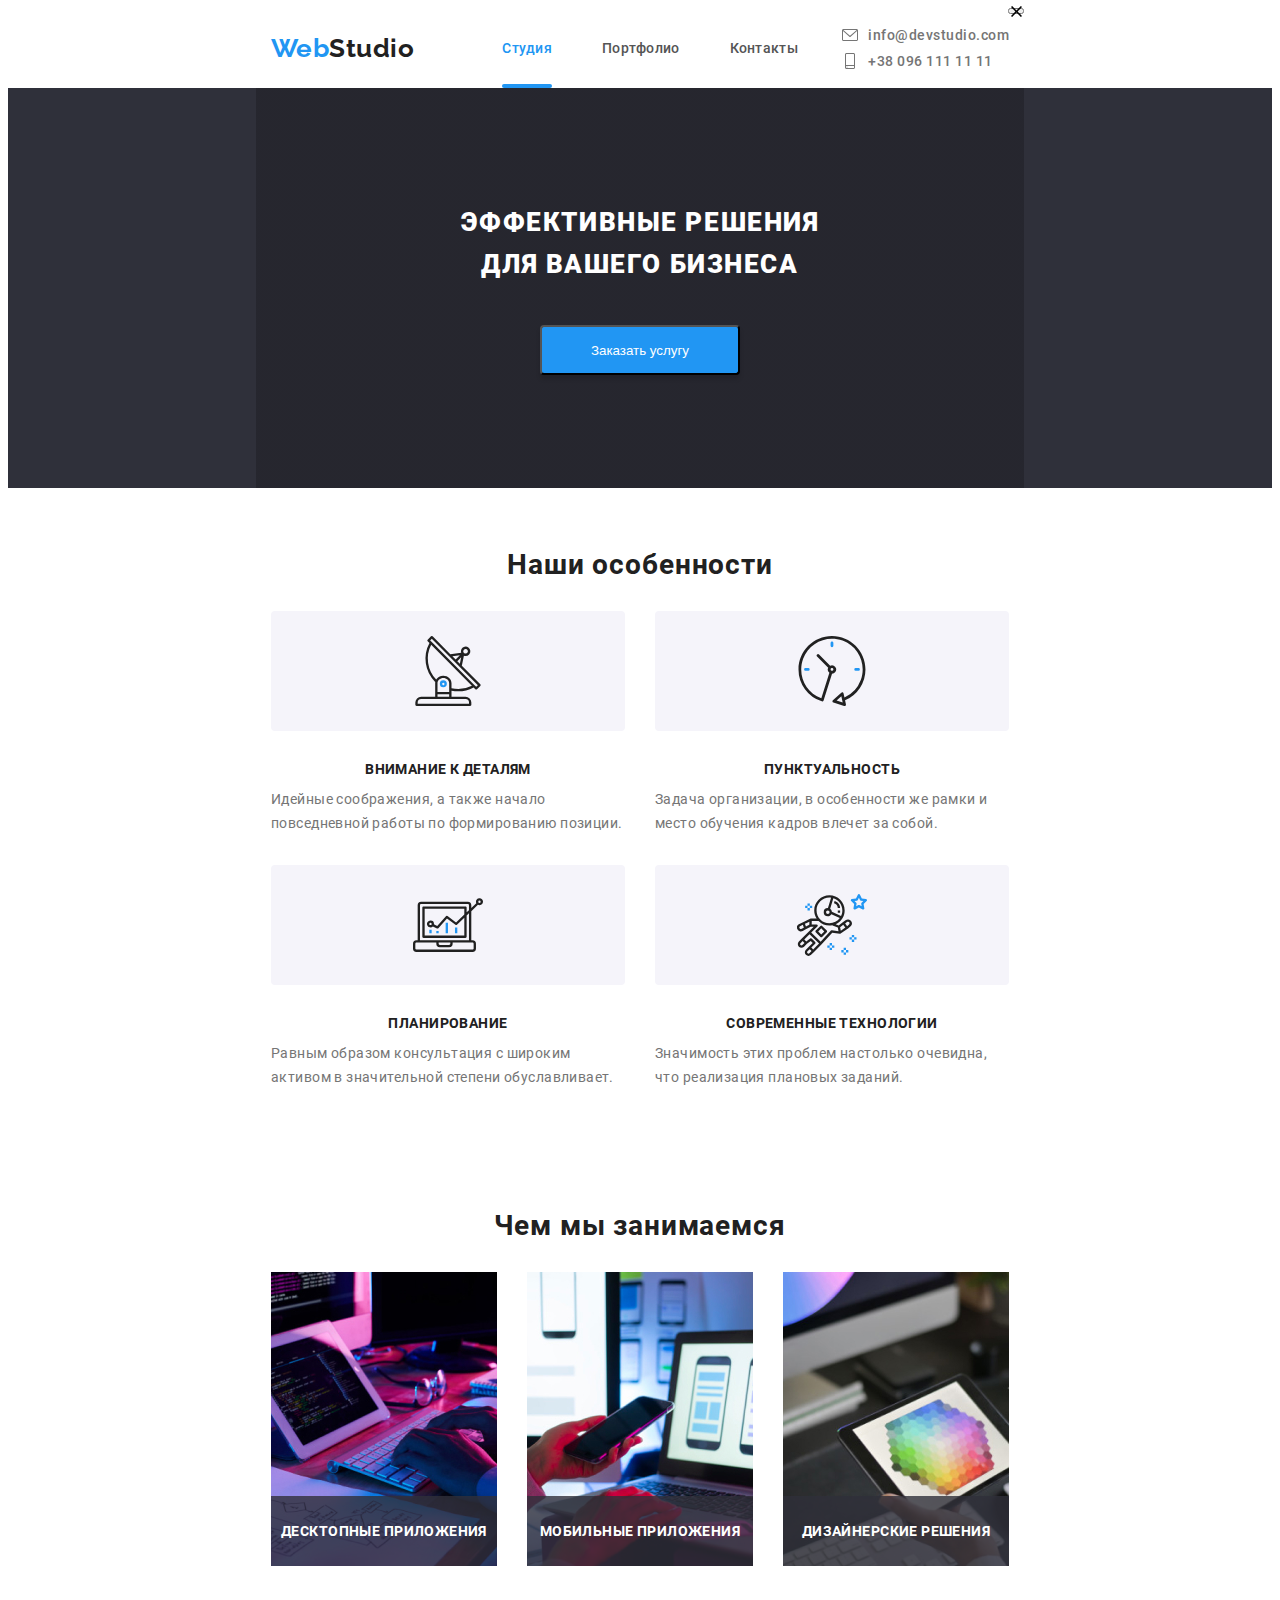
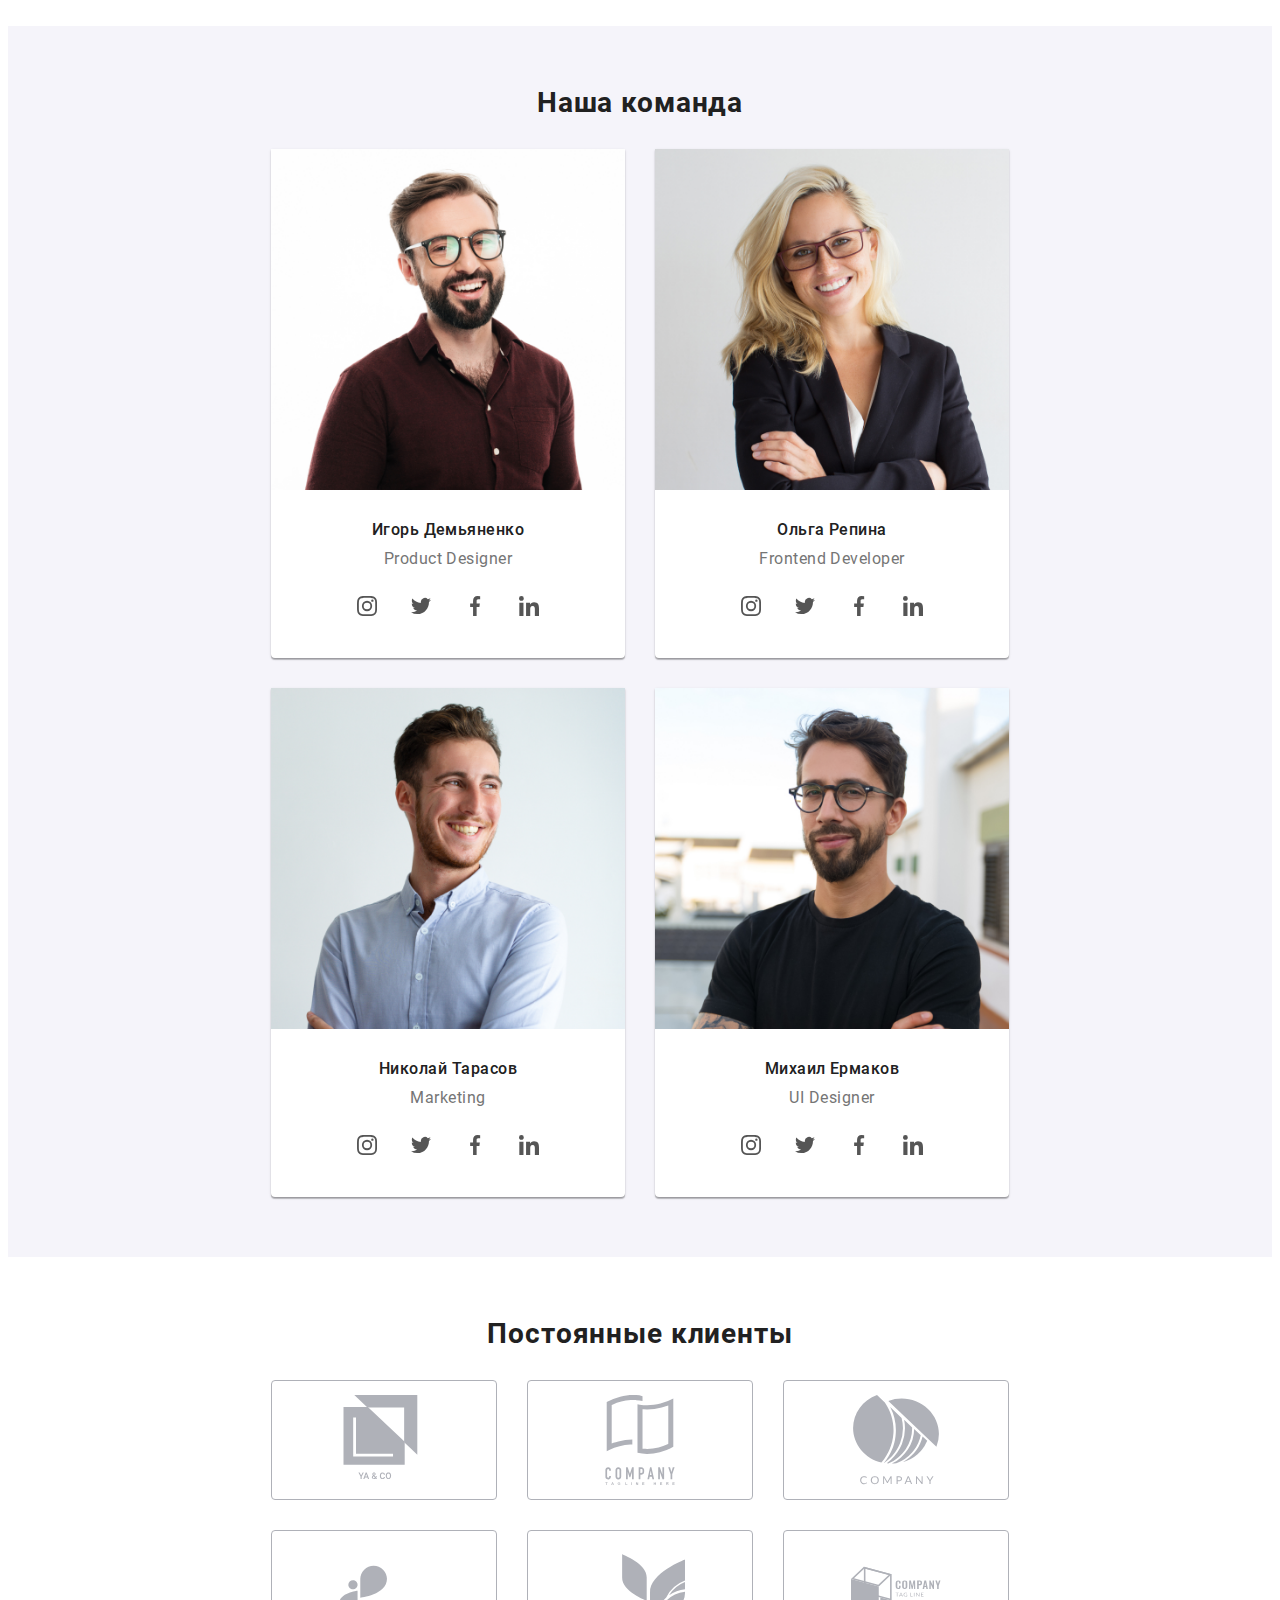
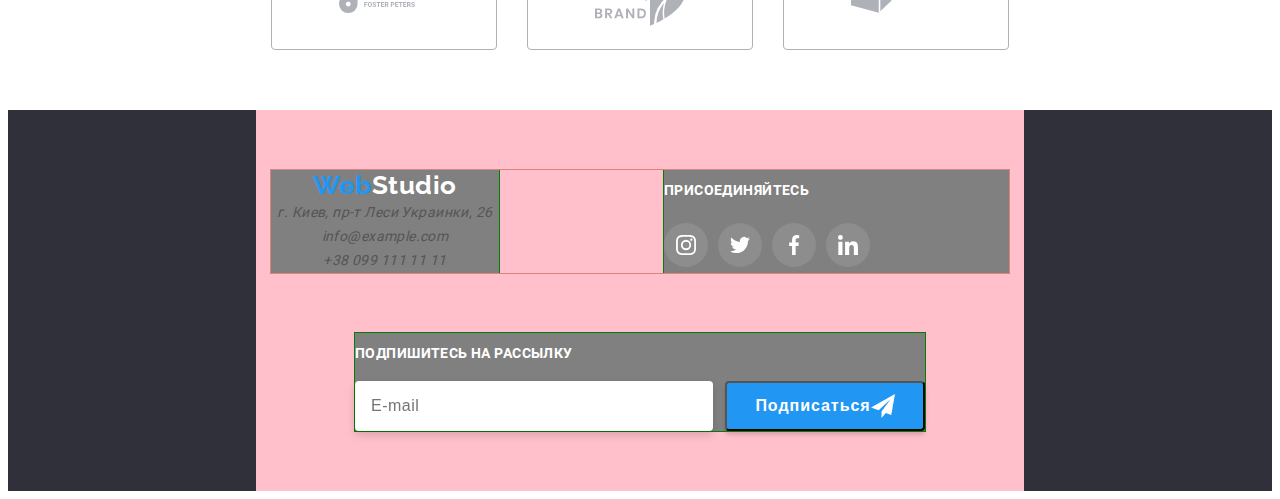
==== commit ff06af75: "week_rc_not ready" ====
--- a/index.html
+++ b/index.html
@@ -11,6 +11,22 @@
     <header class="header">
       <div class="container__header">
         <!-- =======logo======= -->
+        <button
+          class="header__button--toggle-menu btn--hide btn-hidden"
+          btn-close-menu
+        >
+          <svg class="icon form__icon">
+            <use href="./images/modal/icons-modal.svg#close"></use>
+          </svg>
+        </button>
+        <button
+          class="header__button--toggle-menu btn--show btn-shown"
+          btn-open-menu
+        >
+          <svg class="icon form__icon">
+            <use href="./images/modal/icons-modal.svg#check"></use>
+          </svg>
+        </button>
         <a href="#" class="logo logo--header">
           <!-- <span class="button__label text--invisible">.</span> -->
           <span class="logo__text text--blue"> Web</span>
@@ -51,7 +67,7 @@
             </li>
           </ul>
         </div>
-        <div class="menu--mobile">
+        <div class="menu--mobile menu-hidden" toggle-menu>
           <nav class="header_navigation">
             <a href="#" class="header__navigation__link current">
               <span>Студия</span>
@@ -520,9 +536,183 @@
       </div>
     </section>
     <!-- === Footer ========== -->
+    <!-- ===== footer: contacts, social links & subscribe ====== -->
     <footer class="footer">
-      <div class="container__footer"></div>
+      <div class="container__footer">
+        <div class="footer__contacts">
+          <address class="footer__item--addr" id="contacts">
+            <ul class="list" id="contacts">
+              <!-- logo -->
+              <li class="list_item footer__addr-item">
+                <a href="#" class="logo logo--footer">
+                  <!-- <span class="button__label text--invisible">.</span> -->
+                  <span class="logo__text text--blue"> Web</span>
+                  <span class="logo__text text--light"> Studio</span>
+                </a>
+              </li>
+              <!-- address -->
+              <li class="footer__addr-item">
+                <a class="footer__addr__link" href="./index.html">
+                  <span class="addr-text">г. Киев, пр-т Леси Украинки, 26</span>
+                </a>
+              </li>
+              <!-- e-mail -->
+              <li class="footer__addr-item">
+                <a class="footer__addr__link" href="./index.html">
+                  <span class="addr-text">info@example.com</span>
+                </a>
+              </li>
+              <!-- phone -->
+              <li class="footer__addr-item">
+                <a class="footer__addr__link" href="./index.html">
+                  <span class="addr-text">+38 099 111 11 11</span>
+                </a>
+              </li>
+            </ul>
+          </address>
+          <div class="footer__item--social">
+            <h3 class="footer_block_title">присоединяйтесь</h3>
+            <div class="footer__socials">
+              <ul class="list list_social">
+                <li class="list_item list_item--socials">
+                  <a
+                    href="./index.html"
+                    class="link_social footer__link--social"
+                  >
+                    <svg class="icon social_icon">
+                      <use
+                        href="./images/common/icons/social-icons.svg#instagram"
+                      ></use>
+                    </svg>
+                  </a>
+                </li>
+                <li class="list_item list_item--socials">
+                  <a href="#" class="link_social footer__link--social">
+                    <svg class="icon social_icon">
+                      <use
+                        href="./images/common/icons/social-icons.svg#twitter"
+                      ></use>
+                    </svg>
+                  </a>
+                </li>
+                <li class="list_item list_item--socials">
+                  <a href="#" class="link_social footer__link--social">
+                    <svg class="icon social_icon">
+                      <use
+                        href="./images/common/icons/social-icons.svg#facebook"
+                      ></use>
+                    </svg>
+                  </a>
+                </li>
+                <li class="list_item list_item--socials">
+                  <a href="#" class="link_social footer__link--social">
+                    <svg class="icon social_icon">
+                      <use
+                        href="./images/common/icons/social-icons.svg#linkedin"
+                      ></use>
+                    </svg>
+                  </a>
+                </li>
+              </ul>
+            </div>
+          </div>
+        </div>
+
+        <form class="footer__item--form subscribe">
+          <label class="footer_block_title" for="email"
+            >Подпишитесь на рассылку</label
+          >
+          <div class="footer__form__content">
+            <input
+              class="footer__form__input--mail"
+              type="email"
+              name="email"
+              id="email"
+              placeholder="E-mail"
+            />
+
+            <button class="button--subscribe centered" type="submit">
+              <span class="button__text">Подписаться</span>
+              <svg class="icon button__icon">
+                <use href="./images/common/icons/social-icons.svg#send"></use>
+              </svg>
+            </button>
+          </div>
+          <!-- <span>E-mail</span> -->
+        </form>
+      </div>
     </footer>
+    <!-- === Modal =================> -->
+    <div class="backdrop is-hidden" data-modal>
+      <!-- <div class="backdrop is-hidden" data-modal> -->
+      <form class="form modal">
+        <button class="btn-close" data-modal-close>
+          <svg class="icon form__icon">
+            <use href="./images/modal/icons-modal.svg#close"></use>
+          </svg>
+        </button>
+        <h2 class="modal__title">Оставьте свои данные, мы вам перезвоним</h2>
+        <label class="label" for="name">Имя</label>
+        <div class="field">
+          <input class="input" type="text" id="name" placeholder="Имя" />
+          <div class="icon-wrap">
+            <svg class="icon form__icon">
+              <use href="./images/modal/icons-modal.svg#person"></use>
+            </svg>
+          </div>
+        </div>
+        <label class="label" for="phone">Телефон</label>
+        <div class="field">
+          <input
+            class="input"
+            type="text"
+            id="phone"
+            placeholder="+380ХХХХХХХХХ"
+          />
+          <div class="icon-wrap">
+            <svg class="icon form__icon">
+              <use href="./images/modal/icons-modal.svg#phone"></use>
+            </svg>
+          </div>
+        </div>
+        <label class="label" for="mail">Почта</label>
+        <div class="field">
+          <input
+            class="input"
+            type="text"
+            id="mail"
+            placeholder="mailto@mail.com"
+          />
+          <div class="icon-wrap">
+            <svg class="icon form__icon">
+              <use href="./images/modal/icons-modal.svg#email"></use>
+            </svg>
+          </div>
+        </div>
+        <label class="label" for="comment">Комментарий</label>
+        <div class="field comment">
+          <textarea
+            class="input comment"
+            name="comment"
+            placeholder="Введите текст"
+            id="comment"
+          ></textarea>
+        </div>
+        <div class="field confirm">
+          <input class="checkbox confirm" type="checkbox" id="confirm" />
+
+          <label class="label confirm" for="confirm">
+            <span> Соглашаюсь с рассылкой и принимаю </span>
+            <a href="#" class="link confirm">Условия договора</a>
+          </label>
+        </div>
+        <button class="modal__form__button" type="submit">Отправить</button>
+        <!-- <button type="submit"></button> -->
+        <!-- <input type="button" value=""> -->
+      </form>
+    </div>
+    <script src="./js/script.js"></script>
+    <script src="./js/my_burger_script.js"></script>
     <!-- === Test ============= -->
   </body>
 </html>
--- a/css/common.css
+++ b/css/common.css
@@ -81,7 +81,7 @@
   width: 100%;
 }
 
-.button__hero, .button--subscribe, .button__portfolio--filter {
+.button__hero, .button--subscribe, .button__portfolio--filter, .modal__form__button, .button--my, .button--my2 {
   display: flex;
   flex-wrap: nowrap;
   align-items: center;
@@ -96,7 +96,7 @@
   transition: 1s cubic-bezier(0.4, 0, 0.2, 1);
 }
 
-.button__hero:hover, .button--subscribe:hover, .button__portfolio--filter:hover {
+.button__hero:hover, .button--subscribe:hover, .button__portfolio--filter:hover, .modal__form__button:hover, .button--my:hover, .button--my2:hover {
   color: #ffffff;
   box-shadow: 0px 4px 4px rgba(0, 0, 0, 0.8);
 }
@@ -178,7 +178,7 @@
   width: 100%;
 }
 
-.button__hero, .button--subscribe, .button__portfolio--filter {
+.button__hero, .button--subscribe, .button__portfolio--filter, .modal__form__button, .button--my, .button--my2 {
   display: flex;
   flex-wrap: nowrap;
   align-items: center;
@@ -193,7 +193,7 @@
   transition: 1s cubic-bezier(0.4, 0, 0.2, 1);
 }
 
-.button__hero:hover, .button--subscribe:hover, .button__portfolio--filter:hover {
+.button__hero:hover, .button--subscribe:hover, .button__portfolio--filter:hover, .modal__form__button:hover, .button--my:hover, .button--my2:hover {
   color: #ffffff;
   box-shadow: 0px 4px 4px rgba(0, 0, 0, 0.8);
 }
@@ -380,7 +380,7 @@
   width: 100%;
 }
 
-.button__hero, .button--subscribe, .button__portfolio--filter {
+.button__hero, .button--subscribe, .button__portfolio--filter, .modal__form__button, .button--my, .button--my2 {
   display: flex;
   flex-wrap: nowrap;
   align-items: center;
@@ -395,7 +395,7 @@
   transition: 1s cubic-bezier(0.4, 0, 0.2, 1);
 }
 
-.button__hero:hover, .button--subscribe:hover, .button__portfolio--filter:hover {
+.button__hero:hover, .button--subscribe:hover, .button__portfolio--filter:hover, .modal__form__button:hover, .button--my:hover, .button--my2:hover {
   color: #ffffff;
   box-shadow: 0px 4px 4px rgba(0, 0, 0, 0.8);
 }
@@ -539,7 +539,7 @@
   width: 100%;
 }
 
-.button__hero, .button--subscribe, .button__portfolio--filter {
+.button__hero, .button--subscribe, .button__portfolio--filter, .modal__form__button, .button--my, .button--my2 {
   display: flex;
   flex-wrap: nowrap;
   align-items: center;
@@ -554,7 +554,7 @@
   transition: 1s cubic-bezier(0.4, 0, 0.2, 1);
 }
 
-.button__hero:hover, .button--subscribe:hover, .button__portfolio--filter:hover {
+.button__hero:hover, .button--subscribe:hover, .button__portfolio--filter:hover, .modal__form__button:hover, .button--my:hover, .button--my2:hover {
   color: #ffffff;
   box-shadow: 0px 4px 4px rgba(0, 0, 0, 0.8);
 }
@@ -718,7 +718,7 @@
   width: 100%;
 }
 
-.button__hero, .button--subscribe, .button__portfolio--filter {
+.button__hero, .button--subscribe, .button__portfolio--filter, .modal__form__button, .button--my, .button--my2 {
   display: flex;
   flex-wrap: nowrap;
   align-items: center;
@@ -733,7 +733,7 @@
   transition: 1s cubic-bezier(0.4, 0, 0.2, 1);
 }
 
-.button__hero:hover, .button--subscribe:hover, .button__portfolio--filter:hover {
+.button__hero:hover, .button--subscribe:hover, .button__portfolio--filter:hover, .modal__form__button:hover, .button--my:hover, .button--my2:hover {
   color: #ffffff;
   box-shadow: 0px 4px 4px rgba(0, 0, 0, 0.8);
 }
@@ -893,7 +893,7 @@
   width: 100%;
 }
 
-.button__hero, .button--subscribe, .button__portfolio--filter {
+.button__hero, .button--subscribe, .button__portfolio--filter, .modal__form__button, .button--my, .button--my2 {
   display: flex;
   flex-wrap: nowrap;
   align-items: center;
@@ -908,7 +908,7 @@
   transition: 1s cubic-bezier(0.4, 0, 0.2, 1);
 }
 
-.button__hero:hover, .button--subscribe:hover, .button__portfolio--filter:hover {
+.button__hero:hover, .button--subscribe:hover, .button__portfolio--filter:hover, .modal__form__button:hover, .button--my:hover, .button--my2:hover {
   color: #ffffff;
   box-shadow: 0px 4px 4px rgba(0, 0, 0, 0.8);
 }
@@ -1030,7 +1030,7 @@
   width: 100%;
 }
 
-.button__hero, .button--subscribe, .button__portfolio--filter {
+.button__hero, .button--subscribe, .button__portfolio--filter, .modal__form__button, .button--my, .button--my2 {
   display: flex;
   flex-wrap: nowrap;
   align-items: center;
@@ -1045,7 +1045,7 @@
   transition: 1s cubic-bezier(0.4, 0, 0.2, 1);
 }
 
-.button__hero:hover, .button--subscribe:hover, .button__portfolio--filter:hover {
+.button__hero:hover, .button--subscribe:hover, .button__portfolio--filter:hover, .modal__form__button:hover, .button--my:hover, .button--my2:hover {
   color: #ffffff;
   box-shadow: 0px 4px 4px rgba(0, 0, 0, 0.8);
 }
@@ -1068,7 +1068,7 @@
 .header {
   min-width: calc(320px - 1rem);
   width: 100%;
-  background-color: lightgrey;
+  background-color: white;
 }
 
 @media (max-width: 479px) {
@@ -1155,8 +1155,42 @@
   }
 }
 
+.menu-hidden {
+  opacity: 0;
+  visibility: hidden;
+}
+
+.btn-shown {
+  opacity: 1;
+  visibility: visible;
+}
+
+.btn-hidden {
+  opacity: 0;
+  visibility: hidden;
+}
+
+.header__button--toggle-menu {
+  position: absolute;
+  right: 0px;
+  top: 0px;
+}
+
+.btn--hide {
+  opacity: 1;
+  visibility: visible;
+}
+
+.btn--show {
+  opacity: 0;
+  visibility: hidden;
+}
+
 .menu--mobile {
-  background-color: lightgrey;
+  background-color: white;
+  opacity: 1;
+  visibility: visible;
+  transition-property: opacity;
 }
 
 @media (max-width: 479px) {
@@ -1532,7 +1566,7 @@
   width: 100%;
 }
 
-.button__hero, .button--subscribe, .button__portfolio--filter {
+.button__hero, .button--subscribe, .button__portfolio--filter, .modal__form__button, .button--my, .button--my2 {
   display: flex;
   flex-wrap: nowrap;
   align-items: center;
@@ -1547,7 +1581,7 @@
   transition: 1s cubic-bezier(0.4, 0, 0.2, 1);
 }
 
-.button__hero:hover, .button--subscribe:hover, .button__portfolio--filter:hover {
+.button__hero:hover, .button--subscribe:hover, .button__portfolio--filter:hover, .modal__form__button:hover, .button--my:hover, .button--my2:hover {
   color: #ffffff;
   box-shadow: 0px 4px 4px rgba(0, 0, 0, 0.8);
 }
@@ -1845,7 +1879,7 @@
   width: 100%;
 }
 
-.button__hero, .button--subscribe, .button__portfolio--filter {
+.button__hero, .button--subscribe, .button__portfolio--filter, .modal__form__button, .button--my, .button--my2 {
   display: flex;
   flex-wrap: nowrap;
   align-items: center;
@@ -1860,7 +1894,7 @@
   transition: 1s cubic-bezier(0.4, 0, 0.2, 1);
 }
 
-.button__hero:hover, .button--subscribe:hover, .button__portfolio--filter:hover {
+.button__hero:hover, .button--subscribe:hover, .button__portfolio--filter:hover, .modal__form__button:hover, .button--my:hover, .button--my2:hover {
   color: #ffffff;
   box-shadow: 0px 4px 4px rgba(0, 0, 0, 0.8);
 }
@@ -2082,6 +2116,301 @@
 
 .grid__item--galery:nth-child(9) {
   background-image: url("../images/portfolio/Growing-Business.jpg");
+}
+
+/* ======= Backdrop with form ======= */
+.backdrop {
+  position: fixed;
+  top: 0%;
+  bottom: 0%;
+  left: 0%;
+  right: 0%;
+  padding: 50px;
+  overflow: auto;
+  background-color: rgba(0, 0, 0, 0.2);
+  font-family: Roboto;
+  opacity: 1;
+  visibility: visible;
+  transition-property: opacity;
+  transition: 1s cubic-bezier(0.4, 0, 0.2, 1);
+}
+
+.modal {
+  position: absolute;
+  top: 50%;
+  left: 50%;
+  transform: translate(-50%, -50%);
+  width: 100%;
+  margin: auto;
+}
+
+@media (max-width: 479px) {
+  .modal {
+    min-width: calc(320px - 1rem);
+    width: 100%;
+  }
+}
+
+@media (min-width: 480px) and (max-width: 767px) {
+  .modal {
+    max-width: 450px;
+  }
+}
+
+@media (min-width: 768px) and (max-width: 1599px) {
+  .modal {
+    max-width: 450px;
+  }
+}
+
+@media (min-width: 1600px) {
+  .modal {
+    max-width: 530px;
+  }
+}
+
+.form {
+  padding: 40px;
+  background: white;
+  box-shadow: 0px 1px 3px rgba(0, 0, 0, 0.12), 0px 1px 1px rgba(0, 0, 0, 0.14), 0px 2px 1px rgba(0, 0, 0, 0.2);
+  border-radius: 4px;
+  color: #212121;
+}
+
+.btn-close {
+  position: absolute;
+  top: 0.5rem;
+  right: 0.5rem;
+  display: flex;
+  width: 30px;
+  height: 30px;
+  justify-content: center;
+  align-items: center;
+  padding: 0px;
+  overflow: hidden;
+  border: none;
+  border-radius: 15px;
+  font-size: 11px;
+}
+
+.modal__title {
+  margin-top: 0;
+  margin-bottom: 12px;
+  font-weight: bold;
+  font-size: 20px;
+  line-height: 150%;
+  text-align: center;
+  letter-spacing: 0.03em;
+  color: #212121;
+}
+
+.label {
+  display: block;
+  width: 100%;
+  margin-bottom: 4px;
+  font-family: Roboto;
+  font-style: normal;
+  font-weight: normal;
+  font-size: 12px;
+  line-height: 14px;
+  /* identical to box height */
+  letter-spacing: 0.01em;
+  color: #757575;
+}
+
+.field {
+  position: relative;
+  height: 40px;
+  margin-bottom: 10px;
+}
+
+.field.comment {
+  height: 120px;
+  margin-bottom: 20px;
+}
+
+.field.confirm {
+  position: relative;
+  display: inline-block;
+  /* justify-content: center; */
+  height: 24px;
+  width: auto;
+  /* margin: auto; */
+  margin-bottom: 30px;
+  padding: 0px 12px;
+  /* outline: 1px solid green; */
+  font-family: Roboto;
+  font-style: normal;
+  font-weight: normal;
+  font-size: 14px;
+  line-height: 24px;
+  /* identical to box height, or 171% */
+  letter-spacing: 0.03em;
+  color: #757575;
+}
+
+.checkbox.confirm {
+  position: absolute;
+  /* visibility: hidden; */
+  opacity: 0;
+}
+
+.label.confirm {
+  position: relative;
+  /* display: block; */
+  width: auto;
+  /* margin-left: auto; */
+  /* margin-right: auto; */
+  margin: 0;
+  padding-left: 24px;
+  font-weight: normal;
+  font-size: 12px;
+  line-height: 171%;
+  letter-spacing: 0.03em;
+  /* justify-content: center; */
+  transition-property: color;
+  transition: 1s cubic-bezier(0.4, 0, 0.2, 1);
+  /* transition: 1s cubic-bezier(0.4, 0, 0.2, 1); */
+}
+
+@media (max-width: 479px) {
+  .label.confirm {
+    font-size: 12px;
+  }
+}
+
+@media (min-width: 480px) and (max-width: 767px) {
+  .label.confirm {
+    font-size: 12px;
+  }
+}
+
+@media (min-width: 768px) and (max-width: 1599px) {
+  .label.confirm {
+    font-size: 12px;
+  }
+}
+
+@media (min-width: 1600px) {
+  .label.confirm {
+    font-size: 14px;
+  }
+}
+
+.label.confirm:hover {
+  color: #2196f3;
+}
+
+.checkbox.confirm:focus + .label.confirm {
+  color: #2196f3;
+}
+
+.label.confirm::before {
+  content: "";
+  position: absolute;
+  left: 0;
+  top: 50%;
+  transform: translateY(-50%);
+  /* display: block; */
+  width: 16px;
+  height: 16px;
+  background-repeat: no-repeat;
+  background-position: center;
+  border: 2px solid var(--text-dark);
+  border-radius: 2px;
+  background-color: white;
+  background-image: url(../images/modal/icon_check.svg);
+  transition-property: border-color, background-color;
+  transition: 1s cubic-bezier(0.4, 0, 0.2, 1);
+}
+
+.checkbox.confirm:checked + .label.confirm::before {
+  border-color: #2196f3;
+  background-color: #2196f3;
+}
+
+.link.confirm {
+  text-decoration: underline;
+  color: #2196f3;
+}
+
+.input.comment {
+  padding-left: 12px;
+  resize: none;
+}
+
+.input::placeholder {
+  color: rgba(117, 117, 117, 0.5);
+}
+
+.icon-wrap {
+  position: absolute;
+  top: 0;
+  left: 0;
+  width: 40px;
+  height: 40px;
+  color: #212121;
+  transition-property: color;
+  transition: 1s cubic-bezier(0.4, 0, 0.2, 1);
+}
+
+.input:hover + .icon-wrap,
+.input:focus + .icon-wrap {
+  color: #2196f3;
+}
+
+.form__icon {
+  position: absolute;
+  width: 18px;
+  height: 18px;
+  top: 50%;
+  left: 50%;
+  transform: translate(-50%, -50%);
+  color: inherit;
+  fill: inherit;
+}
+
+.input {
+  display: block;
+  width: 100%;
+  height: 100%;
+  padding: 12px;
+  padding-left: 42px;
+  border: 1px solid rgba(33, 33, 33, 0.2);
+  border-radius: 4px;
+  font-style: normal;
+  font-weight: normal;
+  font-size: 14px;
+  line-height: 16px;
+  letter-spacing: 0.01em;
+  color: #212121;
+  fill: #212121;
+  transition-property: border-color;
+  transition: 1s cubic-bezier(0.4, 0, 0.2, 1);
+}
+
+.input:hover, .input:focus, .input:active {
+  border-color: #2196f3;
+}
+
+.modal__form__button {
+  margin: 0 auto;
+  font-weight: bold;
+  font-size: 16px;
+  line-height: 30px;
+  text-align: center;
+  letter-spacing: 0.06em;
+  color: #ffffff;
+}
+
+.button--my {
+  opacity: 1;
+  visibility: visible;
+}
+
+.button--my2 {
+  opacity: 0;
+  visibility: hidden;
 }
 
 html {
@@ -2239,4 +2568,32 @@
 .button__icon {
   width: 1.5rem;
 }
+
+:root {
+  --active-1: #2196f3;
+  --active-2: #ffffff;
+  --icon-header: #757575;
+  --icon-team: #afb1b8;
+  --icon-clients: #afb1b8;
+  --icon-footer: #ffffff;
+  --text-dark: #212121;
+  --text-grey: #757575;
+  --text-light: #ffffff;
+  --text-transp: rgba(255, 255, 255, 0.6);
+  --baner-underlay: #2f303a;
+  --header-background: #fff;
+  --portfolio-background: #fff;
+  --transition-duration: 500ms;
+}
+
+/* ===== Utility classes ===== */
+.is-hidden {
+  opacity: 0;
+  visibility: hidden;
+}
+
+.backdrop.is-hidden {
+  opacity: 0;
+  visibility: hidden;
+}
 /*# sourceMappingURL=common.css.map */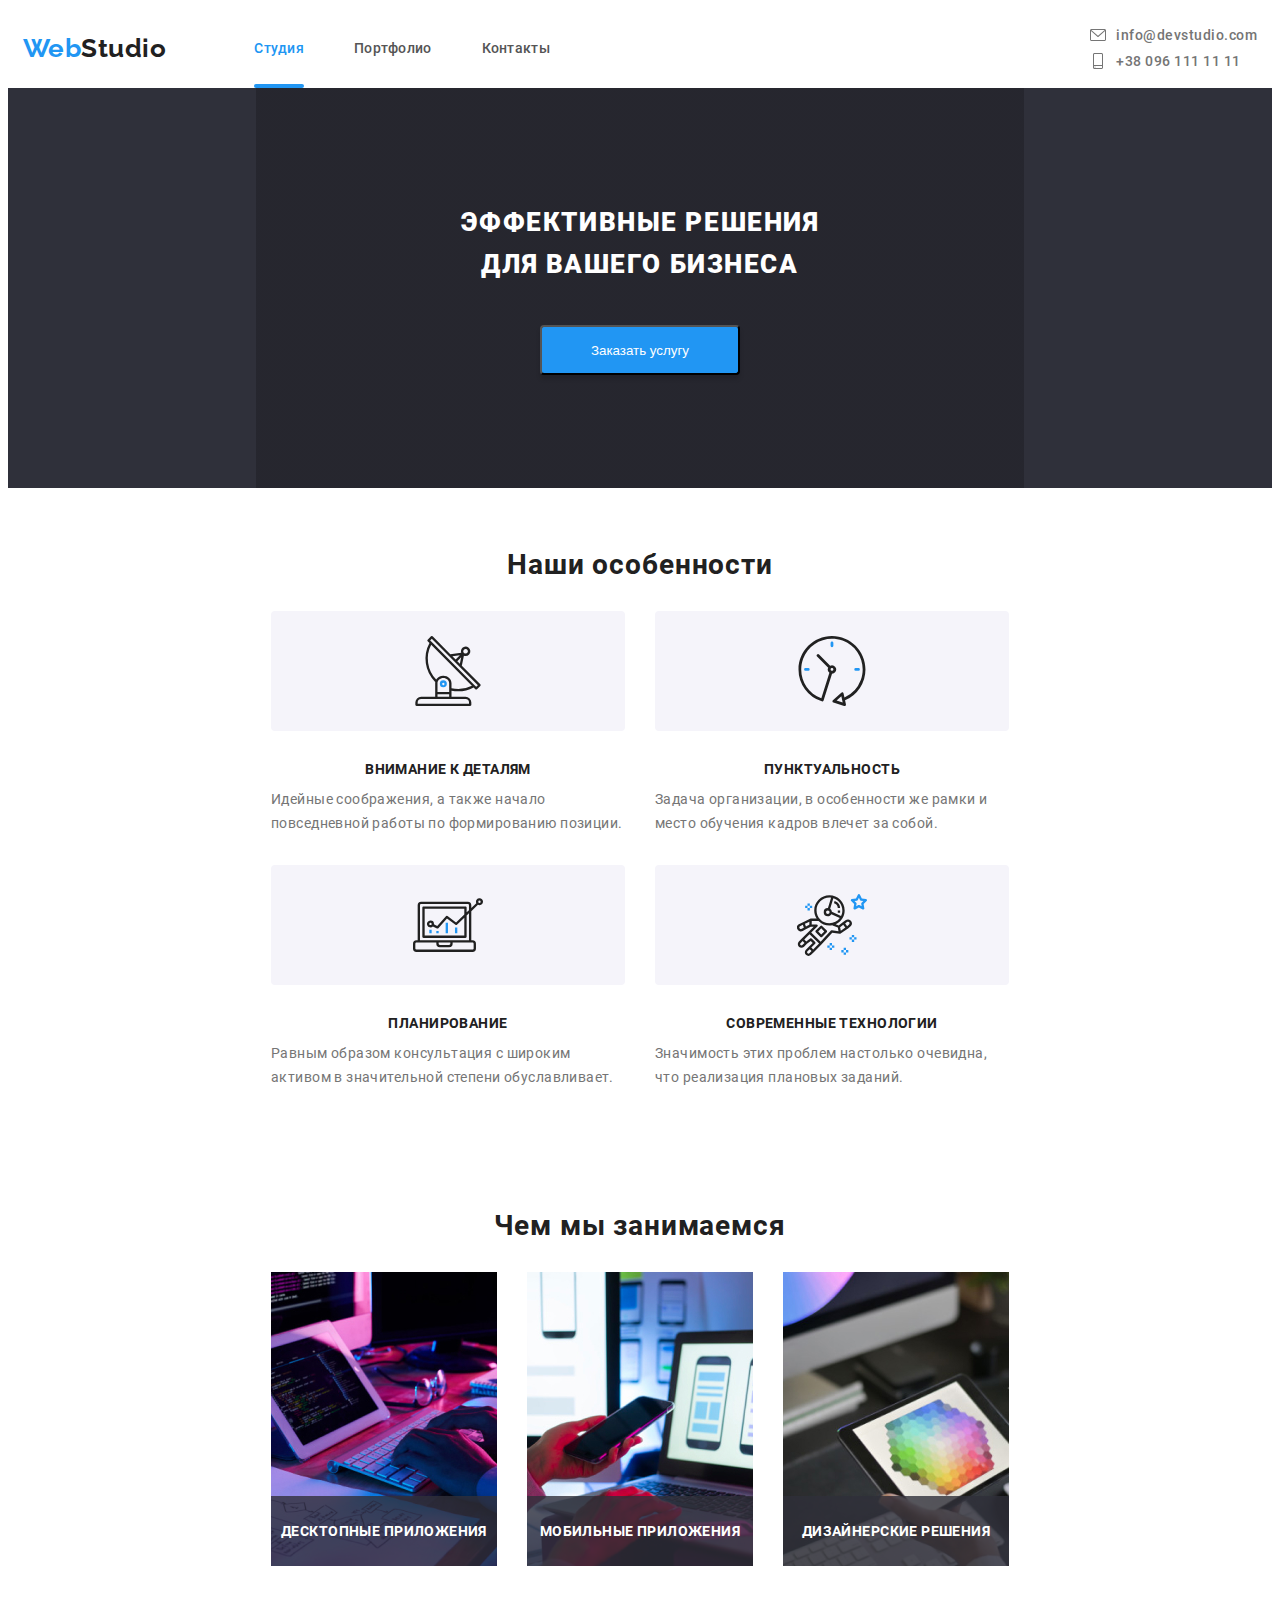
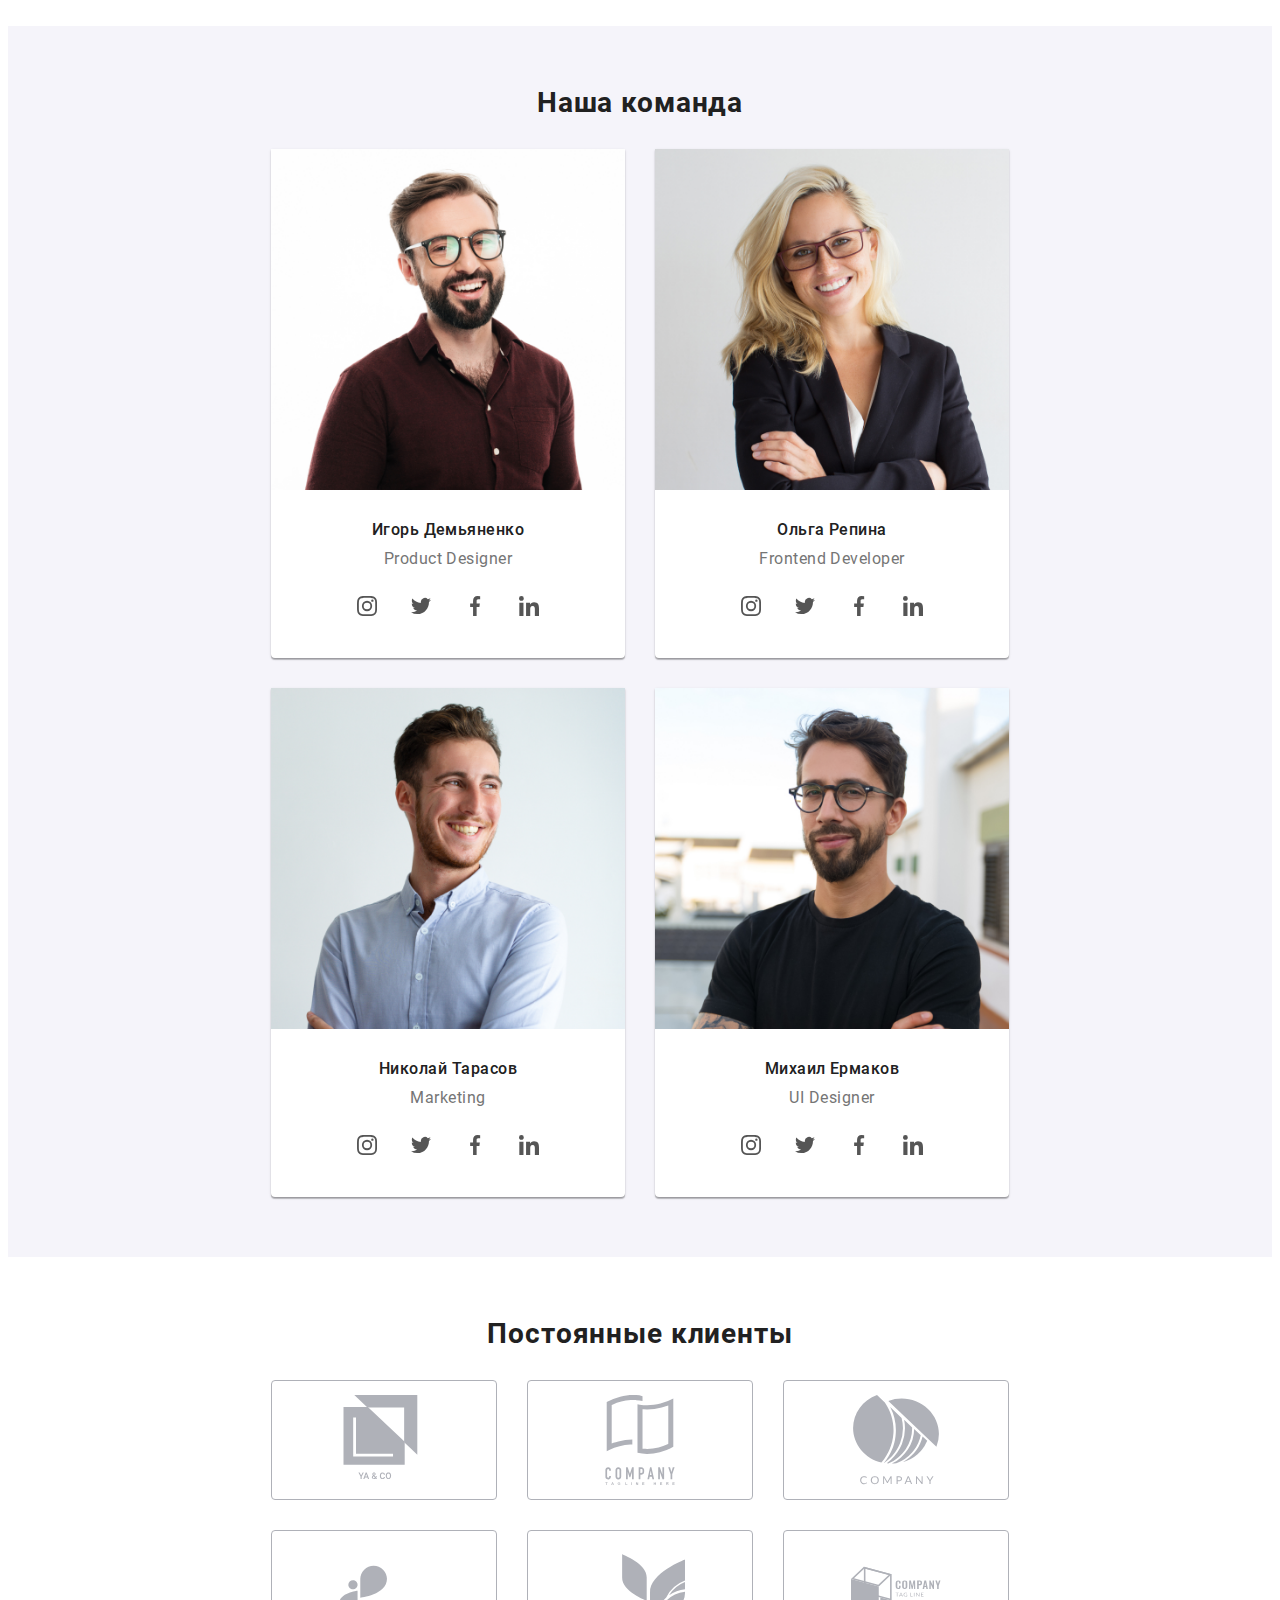
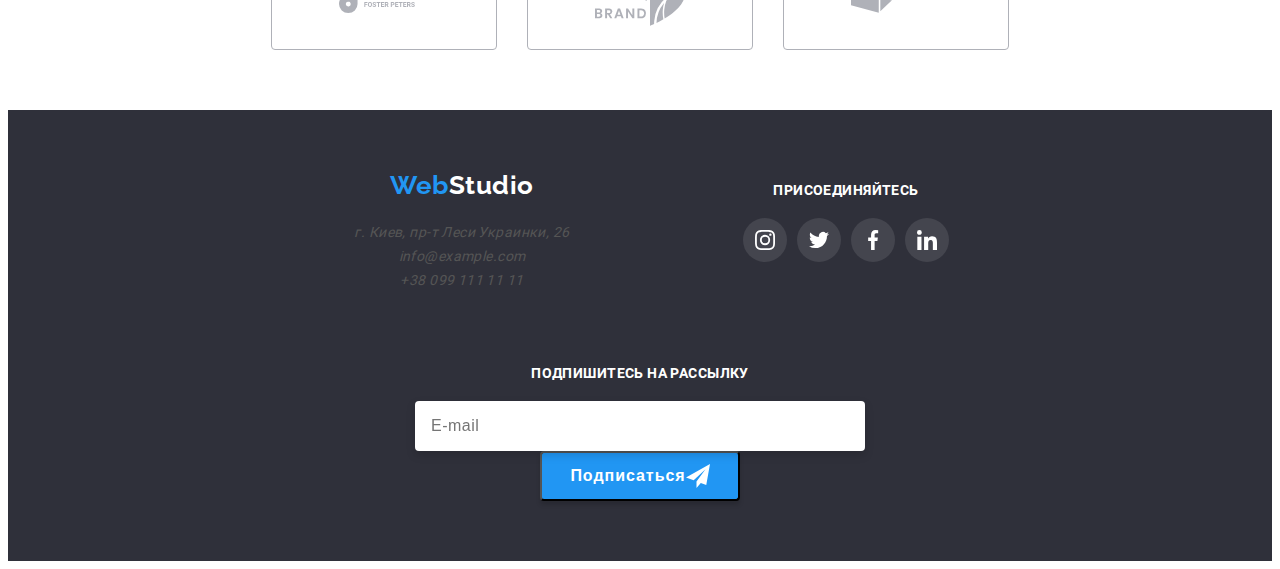
==== commit a5ba0d47: "rc02" ====
--- a/index.html
+++ b/index.html
@@ -8,33 +8,18 @@
   </head>
   <body>
     <!-- == Header & Navigation  ================= -->
+    <!-- == Header & Navigation  ================= -->
     <header class="header">
       <div class="container__header">
         <!-- =======logo======= -->
-        <button
-          class="header__button--toggle-menu btn--hide btn-hidden"
-          btn-close-menu
-        >
-          <svg class="icon form__icon">
-            <use href="./images/modal/icons-modal.svg#close"></use>
-          </svg>
-        </button>
-        <button
-          class="header__button--toggle-menu btn--show btn-shown"
-          btn-open-menu
-        >
-          <svg class="icon form__icon">
-            <use href="./images/modal/icons-modal.svg#check"></use>
-          </svg>
-        </button>
-        <a href="#" class="logo logo--header">
+        <a href="./index.html" class="logo logo--header">
           <!-- <span class="button__label text--invisible">.</span> -->
           <span class="logo__text text--blue"> Web</span>
           <span class="logo__text text--dark"> Studio</span>
         </a>
         <div class="menu">
           <nav class="header_navigation">
-            <a href="#" class="header__navigation__link current">
+            <a href="./index.html" class="header__navigation__link current">
               <span>Студия</span>
             </a>
             <a href="./portfolio.html" class="header__navigation__link">
@@ -67,12 +52,31 @@
             </li>
           </ul>
         </div>
-        <div class="menu--mobile menu-hidden" toggle-menu>
+        <button class="burger--menu__btn" burger-menu-open>
+          <svg class="icon menu--icon">
+            <use href="./images/common/icons/social-icons.svg#menu-open"></use>
+          </svg>
+        </button>
+        <div class="menu--mobile is-hidden--menu" burger-menu>
+          <div class="menu--mobile__top-row">
+            <a href="#" class="logo logo--header">
+              <!-- <span class="button__label text--invisible">.</span> -->
+              <span class="logo__text text--blue"> Web</span>
+              <span class="logo__text text--dark"> Studio</span>
+            </a>
+            <button class="burger--menu__btn" burger-menu-close>
+              <svg class="icon menu--icon">
+                <use
+                  href="./images/common/icons/social-icons.svg#menu-close"
+                ></use>
+              </svg>
+            </button>
+          </div>
           <nav class="header_navigation">
-            <a href="#" class="header__navigation__link current">
+            <a href="./index.html" class="header__navigation__link current">
               <span>Студия</span>
             </a>
-            <a href="#" class="header__navigation__link">
+            <a href="./portfolio.html" class="header__navigation__link">
               <span>Портфолио</span>
             </a>
             <a href="#" class="header__navigation__link">
@@ -543,7 +547,7 @@
           <address class="footer__item--addr" id="contacts">
             <ul class="list" id="contacts">
               <!-- logo -->
-              <li class="list_item footer__addr-item">
+              <li class="list_item footer__addr-item logo--footer">
                 <a href="#" class="logo logo--footer">
                   <!-- <span class="button__label text--invisible">.</span> -->
                   <span class="logo__text text--blue"> Web</span>
@@ -618,7 +622,7 @@
           </div>
         </div>
 
-        <form class="footer__item--form subscribe">
+        <form class="footer__item--form">
           <label class="footer_block_title" for="email"
             >Подпишитесь на рассылку</label
           >
--- a/css/common.css
+++ b/css/common.css
@@ -34,7 +34,7 @@
   font-style: normal;
 }
 
-.container__clients, .container__team, .container__directions, .container__features, .container__hero, .container__footer, .container__portfolio {
+.container__clients, .container__team, .container__directions, .container__features, .container__hero, .container__portfolio {
   min-width: calc(320px - 1rem);
   width: 100%;
   margin: 0 auto;
@@ -42,34 +42,32 @@
 }
 
 @media (max-width: 479px) {
-  .container__clients, .container__team, .container__directions, .container__features, .container__hero, .container__footer, .container__portfolio {
-    width: 100%;
-    padding: 0px 1rem;
-  }
-}
-
-@media (min-width: 480px) and (max-width: 767px) {
-  .container__clients, .container__team, .container__directions, .container__features, .container__hero, .container__footer, .container__portfolio {
-    width: 100%;
+  .container__clients, .container__team, .container__directions, .container__features, .container__hero, .container__portfolio {
     padding: 60px 15px;
   }
 }
 
-@media (min-width: 768px) and (max-width: 1599px) {
-  .container__clients, .container__team, .container__directions, .container__features, .container__hero, .container__footer, .container__portfolio {
-    width: 768px;
+@media (min-width: 480px) and (max-width: 767px) {
+  .container__clients, .container__team, .container__directions, .container__features, .container__hero, .container__portfolio {
     padding: 60px 15px;
   }
 }
 
-@media (min-width: 1600px) {
-  .container__clients, .container__team, .container__directions, .container__features, .container__hero, .container__footer, .container__portfolio {
-    width: 1600px;
+@media (min-width: 768px) and (max-width: 1599px) {
+  .container__clients, .container__team, .container__directions, .container__features, .container__hero, .container__portfolio {
+    max-width: 768px;
+    padding: 60px 15px;
+  }
+}
+
+@media (min-width: 1600px) {
+  .container__clients, .container__team, .container__directions, .container__features, .container__hero, .container__portfolio {
+    max-width: 1600px;
     padding: 94px 215px;
   }
 }
 
-.header_contacts {
+.grid--filters, .header_contacts {
   margin: 0;
   padding: 0;
   list-style: none;
@@ -98,20 +96,21 @@
 
 .button__hero:hover, .button--subscribe:hover, .button__portfolio--filter:hover, .modal__form__button:hover, .button--my:hover, .button--my2:hover {
   color: #ffffff;
+  background-color: #2196f3;
   box-shadow: 0px 4px 4px rgba(0, 0, 0, 0.8);
 }
 
-.client__link, .header__navigation__link, .footer__addr__link, .link__portfolio, .link, .link_social {
+.client__link, .header__navigation__link, .footer__addr__link, .button__portfolio--filter, .link, .link_social {
   text-decoration: none;
   color: currentColor;
 }
 
-.client__link:visited, .header__navigation__link:visited, .footer__addr__link:visited, .link__portfolio:visited, .link:visited, .link_social:visited {
+.client__link:visited, .header__navigation__link:visited, .footer__addr__link:visited, .button__portfolio--filter:visited, .link:visited, .link_social:visited {
   text-decoration: none;
   color: inherit;
 }
 
-.client__link:hover, .header__navigation__link:hover, .footer__addr__link:hover, .link__portfolio:hover, .link:hover, .link_social:hover, .current.client__link, .current.header__navigation__link, .current.footer__addr__link, .current.link__portfolio, .current.link, .current.link_social {
+.client__link:hover, .header__navigation__link:hover, .footer__addr__link:hover, .button__portfolio--filter:hover, .link:hover, .link_social:hover, .current.client__link, .current.header__navigation__link, .current.footer__addr__link, .current.button__portfolio--filter, .current.link, .current.link_social {
   text-decoration: none;
   color: #2196f3;
 }
@@ -131,7 +130,7 @@
   width: 20px;
 }
 
-.container__clients, .container__team, .container__directions, .container__features, .container__hero, .container__footer, .container__portfolio {
+.container__clients, .container__team, .container__directions, .container__features, .container__hero, .container__portfolio {
   min-width: calc(320px - 1rem);
   width: 100%;
   margin: 0 auto;
@@ -139,34 +138,32 @@
 }
 
 @media (max-width: 479px) {
-  .container__clients, .container__team, .container__directions, .container__features, .container__hero, .container__footer, .container__portfolio {
-    width: 100%;
-    padding: 0px 1rem;
-  }
-}
-
-@media (min-width: 480px) and (max-width: 767px) {
-  .container__clients, .container__team, .container__directions, .container__features, .container__hero, .container__footer, .container__portfolio {
-    width: 100%;
+  .container__clients, .container__team, .container__directions, .container__features, .container__hero, .container__portfolio {
     padding: 60px 15px;
   }
 }
 
-@media (min-width: 768px) and (max-width: 1599px) {
-  .container__clients, .container__team, .container__directions, .container__features, .container__hero, .container__footer, .container__portfolio {
-    width: 768px;
+@media (min-width: 480px) and (max-width: 767px) {
+  .container__clients, .container__team, .container__directions, .container__features, .container__hero, .container__portfolio {
     padding: 60px 15px;
   }
 }
 
-@media (min-width: 1600px) {
-  .container__clients, .container__team, .container__directions, .container__features, .container__hero, .container__footer, .container__portfolio {
-    width: 1600px;
+@media (min-width: 768px) and (max-width: 1599px) {
+  .container__clients, .container__team, .container__directions, .container__features, .container__hero, .container__portfolio {
+    max-width: 768px;
+    padding: 60px 15px;
+  }
+}
+
+@media (min-width: 1600px) {
+  .container__clients, .container__team, .container__directions, .container__features, .container__hero, .container__portfolio {
+    max-width: 1600px;
     padding: 94px 215px;
   }
 }
 
-.header_contacts {
+.grid--filters, .header_contacts {
   margin: 0;
   padding: 0;
   list-style: none;
@@ -195,20 +192,21 @@
 
 .button__hero:hover, .button--subscribe:hover, .button__portfolio--filter:hover, .modal__form__button:hover, .button--my:hover, .button--my2:hover {
   color: #ffffff;
+  background-color: #2196f3;
   box-shadow: 0px 4px 4px rgba(0, 0, 0, 0.8);
 }
 
-.client__link, .header__navigation__link, .footer__addr__link, .link__portfolio, .link, .link_social {
+.client__link, .header__navigation__link, .footer__addr__link, .button__portfolio--filter, .link, .link_social {
   text-decoration: none;
   color: currentColor;
 }
 
-.client__link:visited, .header__navigation__link:visited, .footer__addr__link:visited, .link__portfolio:visited, .link:visited, .link_social:visited {
+.client__link:visited, .header__navigation__link:visited, .footer__addr__link:visited, .button__portfolio--filter:visited, .link:visited, .link_social:visited {
   text-decoration: none;
   color: inherit;
 }
 
-.client__link:hover, .header__navigation__link:hover, .footer__addr__link:hover, .link__portfolio:hover, .link:hover, .link_social:hover, .current.client__link, .current.header__navigation__link, .current.footer__addr__link, .current.link__portfolio, .current.link, .current.link_social {
+.client__link:hover, .header__navigation__link:hover, .footer__addr__link:hover, .button__portfolio--filter:hover, .link:hover, .link_social:hover, .current.client__link, .current.header__navigation__link, .current.footer__addr__link, .current.button__portfolio--filter, .current.link, .current.link_social {
   text-decoration: none;
   color: #2196f3;
 }
@@ -333,7 +331,7 @@
   color: #757575;
 }
 
-.container__clients, .container__team, .container__directions, .container__features, .container__hero, .container__footer, .container__portfolio {
+.container__clients, .container__team, .container__directions, .container__features, .container__hero, .container__portfolio {
   min-width: calc(320px - 1rem);
   width: 100%;
   margin: 0 auto;
@@ -341,34 +339,32 @@
 }
 
 @media (max-width: 479px) {
-  .container__clients, .container__team, .container__directions, .container__features, .container__hero, .container__footer, .container__portfolio {
-    width: 100%;
-    padding: 0px 1rem;
-  }
-}
-
-@media (min-width: 480px) and (max-width: 767px) {
-  .container__clients, .container__team, .container__directions, .container__features, .container__hero, .container__footer, .container__portfolio {
-    width: 100%;
+  .container__clients, .container__team, .container__directions, .container__features, .container__hero, .container__portfolio {
     padding: 60px 15px;
   }
 }
 
-@media (min-width: 768px) and (max-width: 1599px) {
-  .container__clients, .container__team, .container__directions, .container__features, .container__hero, .container__footer, .container__portfolio {
-    width: 768px;
+@media (min-width: 480px) and (max-width: 767px) {
+  .container__clients, .container__team, .container__directions, .container__features, .container__hero, .container__portfolio {
     padding: 60px 15px;
   }
 }
 
-@media (min-width: 1600px) {
-  .container__clients, .container__team, .container__directions, .container__features, .container__hero, .container__footer, .container__portfolio {
-    width: 1600px;
+@media (min-width: 768px) and (max-width: 1599px) {
+  .container__clients, .container__team, .container__directions, .container__features, .container__hero, .container__portfolio {
+    max-width: 768px;
+    padding: 60px 15px;
+  }
+}
+
+@media (min-width: 1600px) {
+  .container__clients, .container__team, .container__directions, .container__features, .container__hero, .container__portfolio {
+    max-width: 1600px;
     padding: 94px 215px;
   }
 }
 
-.header_contacts {
+.grid--filters, .header_contacts {
   margin: 0;
   padding: 0;
   list-style: none;
@@ -397,20 +393,21 @@
 
 .button__hero:hover, .button--subscribe:hover, .button__portfolio--filter:hover, .modal__form__button:hover, .button--my:hover, .button--my2:hover {
   color: #ffffff;
+  background-color: #2196f3;
   box-shadow: 0px 4px 4px rgba(0, 0, 0, 0.8);
 }
 
-.client__link, .header__navigation__link, .footer__addr__link, .link__portfolio, .link, .link_social {
+.client__link, .header__navigation__link, .footer__addr__link, .button__portfolio--filter, .link, .link_social {
   text-decoration: none;
   color: currentColor;
 }
 
-.client__link:visited, .header__navigation__link:visited, .footer__addr__link:visited, .link__portfolio:visited, .link:visited, .link_social:visited {
+.client__link:visited, .header__navigation__link:visited, .footer__addr__link:visited, .button__portfolio--filter:visited, .link:visited, .link_social:visited {
   text-decoration: none;
   color: inherit;
 }
 
-.client__link:hover, .header__navigation__link:hover, .footer__addr__link:hover, .link__portfolio:hover, .link:hover, .link_social:hover, .current.client__link, .current.header__navigation__link, .current.footer__addr__link, .current.link__portfolio, .current.link, .current.link_social {
+.client__link:hover, .header__navigation__link:hover, .footer__addr__link:hover, .button__portfolio--filter:hover, .link:hover, .link_social:hover, .current.client__link, .current.header__navigation__link, .current.footer__addr__link, .current.button__portfolio--filter, .current.link, .current.link_social {
   text-decoration: none;
   color: #2196f3;
 }
@@ -492,7 +489,7 @@
   color: #757575;
 }
 
-.container__clients, .container__team, .container__directions, .container__features, .container__hero, .container__footer, .container__portfolio {
+.container__clients, .container__team, .container__directions, .container__features, .container__hero, .container__portfolio {
   min-width: calc(320px - 1rem);
   width: 100%;
   margin: 0 auto;
@@ -500,34 +497,32 @@
 }
 
 @media (max-width: 479px) {
-  .container__clients, .container__team, .container__directions, .container__features, .container__hero, .container__footer, .container__portfolio {
-    width: 100%;
-    padding: 0px 1rem;
-  }
-}
-
-@media (min-width: 480px) and (max-width: 767px) {
-  .container__clients, .container__team, .container__directions, .container__features, .container__hero, .container__footer, .container__portfolio {
-    width: 100%;
+  .container__clients, .container__team, .container__directions, .container__features, .container__hero, .container__portfolio {
     padding: 60px 15px;
   }
 }
 
-@media (min-width: 768px) and (max-width: 1599px) {
-  .container__clients, .container__team, .container__directions, .container__features, .container__hero, .container__footer, .container__portfolio {
-    width: 768px;
+@media (min-width: 480px) and (max-width: 767px) {
+  .container__clients, .container__team, .container__directions, .container__features, .container__hero, .container__portfolio {
     padding: 60px 15px;
   }
 }
 
-@media (min-width: 1600px) {
-  .container__clients, .container__team, .container__directions, .container__features, .container__hero, .container__footer, .container__portfolio {
-    width: 1600px;
+@media (min-width: 768px) and (max-width: 1599px) {
+  .container__clients, .container__team, .container__directions, .container__features, .container__hero, .container__portfolio {
+    max-width: 768px;
+    padding: 60px 15px;
+  }
+}
+
+@media (min-width: 1600px) {
+  .container__clients, .container__team, .container__directions, .container__features, .container__hero, .container__portfolio {
+    max-width: 1600px;
     padding: 94px 215px;
   }
 }
 
-.header_contacts {
+.grid--filters, .header_contacts {
   margin: 0;
   padding: 0;
   list-style: none;
@@ -556,20 +551,21 @@
 
 .button__hero:hover, .button--subscribe:hover, .button__portfolio--filter:hover, .modal__form__button:hover, .button--my:hover, .button--my2:hover {
   color: #ffffff;
+  background-color: #2196f3;
   box-shadow: 0px 4px 4px rgba(0, 0, 0, 0.8);
 }
 
-.client__link, .header__navigation__link, .footer__addr__link, .link__portfolio, .link, .link_social {
+.client__link, .header__navigation__link, .footer__addr__link, .button__portfolio--filter, .link, .link_social {
   text-decoration: none;
   color: currentColor;
 }
 
-.client__link:visited, .header__navigation__link:visited, .footer__addr__link:visited, .link__portfolio:visited, .link:visited, .link_social:visited {
+.client__link:visited, .header__navigation__link:visited, .footer__addr__link:visited, .button__portfolio--filter:visited, .link:visited, .link_social:visited {
   text-decoration: none;
   color: inherit;
 }
 
-.client__link:hover, .header__navigation__link:hover, .footer__addr__link:hover, .link__portfolio:hover, .link:hover, .link_social:hover, .current.client__link, .current.header__navigation__link, .current.footer__addr__link, .current.link__portfolio, .current.link, .current.link_social {
+.client__link:hover, .header__navigation__link:hover, .footer__addr__link:hover, .button__portfolio--filter:hover, .link:hover, .link_social:hover, .current.client__link, .current.header__navigation__link, .current.footer__addr__link, .current.button__portfolio--filter, .current.link, .current.link_social {
   text-decoration: none;
   color: #2196f3;
 }
@@ -671,7 +667,7 @@
   background-color: rgba(47, 48, 58, 0.8);
 }
 
-.container__clients, .container__team, .container__directions, .container__features, .container__hero, .container__footer, .container__portfolio {
+.container__clients, .container__team, .container__directions, .container__features, .container__hero, .container__portfolio {
   min-width: calc(320px - 1rem);
   width: 100%;
   margin: 0 auto;
@@ -679,34 +675,32 @@
 }
 
 @media (max-width: 479px) {
-  .container__clients, .container__team, .container__directions, .container__features, .container__hero, .container__footer, .container__portfolio {
-    width: 100%;
-    padding: 0px 1rem;
-  }
-}
-
-@media (min-width: 480px) and (max-width: 767px) {
-  .container__clients, .container__team, .container__directions, .container__features, .container__hero, .container__footer, .container__portfolio {
-    width: 100%;
+  .container__clients, .container__team, .container__directions, .container__features, .container__hero, .container__portfolio {
     padding: 60px 15px;
   }
 }
 
-@media (min-width: 768px) and (max-width: 1599px) {
-  .container__clients, .container__team, .container__directions, .container__features, .container__hero, .container__footer, .container__portfolio {
-    width: 768px;
+@media (min-width: 480px) and (max-width: 767px) {
+  .container__clients, .container__team, .container__directions, .container__features, .container__hero, .container__portfolio {
     padding: 60px 15px;
   }
 }
 
-@media (min-width: 1600px) {
-  .container__clients, .container__team, .container__directions, .container__features, .container__hero, .container__footer, .container__portfolio {
-    width: 1600px;
+@media (min-width: 768px) and (max-width: 1599px) {
+  .container__clients, .container__team, .container__directions, .container__features, .container__hero, .container__portfolio {
+    max-width: 768px;
+    padding: 60px 15px;
+  }
+}
+
+@media (min-width: 1600px) {
+  .container__clients, .container__team, .container__directions, .container__features, .container__hero, .container__portfolio {
+    max-width: 1600px;
     padding: 94px 215px;
   }
 }
 
-.header_contacts {
+.grid--filters, .header_contacts {
   margin: 0;
   padding: 0;
   list-style: none;
@@ -735,20 +729,21 @@
 
 .button__hero:hover, .button--subscribe:hover, .button__portfolio--filter:hover, .modal__form__button:hover, .button--my:hover, .button--my2:hover {
   color: #ffffff;
+  background-color: #2196f3;
   box-shadow: 0px 4px 4px rgba(0, 0, 0, 0.8);
 }
 
-.client__link, .header__navigation__link, .footer__addr__link, .link__portfolio, .link, .link_social {
+.client__link, .header__navigation__link, .footer__addr__link, .button__portfolio--filter, .link, .link_social {
   text-decoration: none;
   color: currentColor;
 }
 
-.client__link:visited, .header__navigation__link:visited, .footer__addr__link:visited, .link__portfolio:visited, .link:visited, .link_social:visited {
+.client__link:visited, .header__navigation__link:visited, .footer__addr__link:visited, .button__portfolio--filter:visited, .link:visited, .link_social:visited {
   text-decoration: none;
   color: inherit;
 }
 
-.client__link:hover, .header__navigation__link:hover, .footer__addr__link:hover, .link__portfolio:hover, .link:hover, .link_social:hover, .current.client__link, .current.header__navigation__link, .current.footer__addr__link, .current.link__portfolio, .current.link, .current.link_social {
+.client__link:hover, .header__navigation__link:hover, .footer__addr__link:hover, .button__portfolio--filter:hover, .link:hover, .link_social:hover, .current.client__link, .current.header__navigation__link, .current.footer__addr__link, .current.button__portfolio--filter, .current.link, .current.link_social {
   text-decoration: none;
   color: #2196f3;
 }
@@ -846,7 +841,7 @@
   color: #757575;
 }
 
-.container__clients, .container__team, .container__directions, .container__features, .container__hero, .container__footer, .container__portfolio {
+.container__clients, .container__team, .container__directions, .container__features, .container__hero, .container__portfolio {
   min-width: calc(320px - 1rem);
   width: 100%;
   margin: 0 auto;
@@ -854,34 +849,32 @@
 }
 
 @media (max-width: 479px) {
-  .container__clients, .container__team, .container__directions, .container__features, .container__hero, .container__footer, .container__portfolio {
-    width: 100%;
-    padding: 0px 1rem;
-  }
-}
-
-@media (min-width: 480px) and (max-width: 767px) {
-  .container__clients, .container__team, .container__directions, .container__features, .container__hero, .container__footer, .container__portfolio {
-    width: 100%;
+  .container__clients, .container__team, .container__directions, .container__features, .container__hero, .container__portfolio {
     padding: 60px 15px;
   }
 }
 
-@media (min-width: 768px) and (max-width: 1599px) {
-  .container__clients, .container__team, .container__directions, .container__features, .container__hero, .container__footer, .container__portfolio {
-    width: 768px;
+@media (min-width: 480px) and (max-width: 767px) {
+  .container__clients, .container__team, .container__directions, .container__features, .container__hero, .container__portfolio {
     padding: 60px 15px;
   }
 }
 
-@media (min-width: 1600px) {
-  .container__clients, .container__team, .container__directions, .container__features, .container__hero, .container__footer, .container__portfolio {
-    width: 1600px;
+@media (min-width: 768px) and (max-width: 1599px) {
+  .container__clients, .container__team, .container__directions, .container__features, .container__hero, .container__portfolio {
+    max-width: 768px;
+    padding: 60px 15px;
+  }
+}
+
+@media (min-width: 1600px) {
+  .container__clients, .container__team, .container__directions, .container__features, .container__hero, .container__portfolio {
+    max-width: 1600px;
     padding: 94px 215px;
   }
 }
 
-.header_contacts {
+.grid--filters, .header_contacts {
   margin: 0;
   padding: 0;
   list-style: none;
@@ -910,20 +903,21 @@
 
 .button__hero:hover, .button--subscribe:hover, .button__portfolio--filter:hover, .modal__form__button:hover, .button--my:hover, .button--my2:hover {
   color: #ffffff;
+  background-color: #2196f3;
   box-shadow: 0px 4px 4px rgba(0, 0, 0, 0.8);
 }
 
-.client__link, .header__navigation__link, .footer__addr__link, .link__portfolio, .link, .link_social {
+.client__link, .header__navigation__link, .footer__addr__link, .button__portfolio--filter, .link, .link_social {
   text-decoration: none;
   color: currentColor;
 }
 
-.client__link:visited, .header__navigation__link:visited, .footer__addr__link:visited, .link__portfolio:visited, .link:visited, .link_social:visited {
+.client__link:visited, .header__navigation__link:visited, .footer__addr__link:visited, .button__portfolio--filter:visited, .link:visited, .link_social:visited {
   text-decoration: none;
   color: inherit;
 }
 
-.client__link:hover, .header__navigation__link:hover, .footer__addr__link:hover, .link__portfolio:hover, .link:hover, .link_social:hover, .current.client__link, .current.header__navigation__link, .current.footer__addr__link, .current.link__portfolio, .current.link, .current.link_social {
+.client__link:hover, .header__navigation__link:hover, .footer__addr__link:hover, .button__portfolio--filter:hover, .link:hover, .link_social:hover, .current.client__link, .current.header__navigation__link, .current.footer__addr__link, .current.button__portfolio--filter, .current.link, .current.link_social {
   text-decoration: none;
   color: #2196f3;
 }
@@ -983,7 +977,7 @@
   width: 100%;
 }
 
-.container__clients, .container__team, .container__directions, .container__features, .container__hero, .container__footer, .container__portfolio {
+.container__clients, .container__team, .container__directions, .container__features, .container__hero, .container__portfolio {
   min-width: calc(320px - 1rem);
   width: 100%;
   margin: 0 auto;
@@ -991,34 +985,32 @@
 }
 
 @media (max-width: 479px) {
-  .container__clients, .container__team, .container__directions, .container__features, .container__hero, .container__footer, .container__portfolio {
-    width: 100%;
-    padding: 0px 1rem;
-  }
-}
-
-@media (min-width: 480px) and (max-width: 767px) {
-  .container__clients, .container__team, .container__directions, .container__features, .container__hero, .container__footer, .container__portfolio {
-    width: 100%;
+  .container__clients, .container__team, .container__directions, .container__features, .container__hero, .container__portfolio {
     padding: 60px 15px;
   }
 }
 
-@media (min-width: 768px) and (max-width: 1599px) {
-  .container__clients, .container__team, .container__directions, .container__features, .container__hero, .container__footer, .container__portfolio {
-    width: 768px;
+@media (min-width: 480px) and (max-width: 767px) {
+  .container__clients, .container__team, .container__directions, .container__features, .container__hero, .container__portfolio {
     padding: 60px 15px;
   }
 }
 
-@media (min-width: 1600px) {
-  .container__clients, .container__team, .container__directions, .container__features, .container__hero, .container__footer, .container__portfolio {
-    width: 1600px;
+@media (min-width: 768px) and (max-width: 1599px) {
+  .container__clients, .container__team, .container__directions, .container__features, .container__hero, .container__portfolio {
+    max-width: 768px;
+    padding: 60px 15px;
+  }
+}
+
+@media (min-width: 1600px) {
+  .container__clients, .container__team, .container__directions, .container__features, .container__hero, .container__portfolio {
+    max-width: 1600px;
     padding: 94px 215px;
   }
 }
 
-.header_contacts {
+.grid--filters, .header_contacts {
   margin: 0;
   padding: 0;
   list-style: none;
@@ -1047,20 +1039,21 @@
 
 .button__hero:hover, .button--subscribe:hover, .button__portfolio--filter:hover, .modal__form__button:hover, .button--my:hover, .button--my2:hover {
   color: #ffffff;
+  background-color: #2196f3;
   box-shadow: 0px 4px 4px rgba(0, 0, 0, 0.8);
 }
 
-.client__link, .header__navigation__link, .footer__addr__link, .link__portfolio, .link, .link_social {
+.client__link, .header__navigation__link, .footer__addr__link, .button__portfolio--filter, .link, .link_social {
   text-decoration: none;
   color: currentColor;
 }
 
-.client__link:visited, .header__navigation__link:visited, .footer__addr__link:visited, .link__portfolio:visited, .link:visited, .link_social:visited {
+.client__link:visited, .header__navigation__link:visited, .footer__addr__link:visited, .button__portfolio--filter:visited, .link:visited, .link_social:visited {
   text-decoration: none;
   color: inherit;
 }
 
-.client__link:hover, .header__navigation__link:hover, .footer__addr__link:hover, .link__portfolio:hover, .link:hover, .link_social:hover, .current.client__link, .current.header__navigation__link, .current.footer__addr__link, .current.link__portfolio, .current.link, .current.link_social {
+.client__link:hover, .header__navigation__link:hover, .footer__addr__link:hover, .button__portfolio--filter:hover, .link:hover, .link_social:hover, .current.client__link, .current.header__navigation__link, .current.footer__addr__link, .current.button__portfolio--filter, .current.link, .current.link_social {
   text-decoration: none;
   color: #2196f3;
 }
@@ -1076,7 +1069,7 @@
     width: calc(100% - 16px);
     position: fixed;
     z-index: 2;
-    top: 0.5rem;
+    top: 0rem;
   }
 }
 
@@ -1085,7 +1078,7 @@
     width: calc(100% - 16px);
     position: fixed;
     z-index: 2;
-    top: 0.5rem;
+    top: 0rem;
   }
 }
 
@@ -1096,13 +1089,14 @@
   display: flex;
   flex-wrap: nowrap;
   align-items: center;
-  height: 80px;
 }
 
 @media (max-width: 479px) {
   .container__header {
     width: 100%;
     padding: 0px 1rem;
+    height: 60px;
+    justify-content: space-between;
   }
 }
 
@@ -1110,19 +1104,23 @@
   .container__header {
     width: 100%;
     padding: 0px 1rem;
+    height: 60px;
+    justify-content: space-between;
   }
 }
 
 @media (min-width: 768px) and (max-width: 1599px) {
   .container__header {
-    width: 768px;
+    width: calc($width_tablet-1rem);
+    height: 80px;
     padding: 0px 15px;
   }
 }
 
 @media (min-width: 1600px) {
   .container__header {
-    width: 1600px;
+    width: calc($width_desktop-1rem);
+    height: 80px;
     padding: 0px 215px;
   }
 }
@@ -1155,65 +1153,32 @@
   }
 }
 
-.menu-hidden {
-  opacity: 0;
-  visibility: hidden;
-}
-
-.btn-shown {
-  opacity: 1;
-  visibility: visible;
-}
-
-.btn-hidden {
-  opacity: 0;
-  visibility: hidden;
-}
-
-.header__button--toggle-menu {
+.menu--mobile {
   position: absolute;
-  right: 0px;
-  top: 0px;
-}
-
-.btn--hide {
-  opacity: 1;
-  visibility: visible;
-}
-
-.btn--show {
-  opacity: 0;
-  visibility: hidden;
-}
-
-.menu--mobile {
   background-color: white;
   opacity: 1;
   visibility: visible;
   transition-property: opacity;
+  padding: 1rem;
+  padding-bottom: 60px;
+  padding-top: 0px;
 }
 
 @media (max-width: 479px) {
   .menu--mobile {
-    position: absolute;
-    bottom: 0px;
-    transform: translateY(100%);
+    top: 0px;
     display: block;
     margin-left: -1rem;
     width: 100%;
-    padding: 60px;
   }
 }
 
 @media (min-width: 480px) and (max-width: 767px) {
   .menu--mobile {
-    position: absolute;
-    bottom: 0px;
-    transform: translateY(100%);
+    top: 0px;
     display: block;
     margin-left: -1rem;
     width: 100%;
-    padding: 60px;
   }
 }
 
@@ -1227,6 +1192,20 @@
   .menu--mobile {
     display: none;
   }
+}
+
+.is-hidden--menu {
+  opacity: 0;
+  visibility: hidden;
+}
+
+.menu--mobile__top-row {
+  height: 60px;
+  display: flex;
+  justify-content: space-between;
+  align-content: center;
+  margin-bottom: 60px;
+  align-items: center;
 }
 
 .header_navigation {
@@ -1450,6 +1429,42 @@
   flex-wrap: nowrap;
   align-items: center;
   justify-content: center;
+}
+
+.burger--menu__btn {
+  display: block;
+  top: 0px;
+  left: 0px;
+  width: 40px;
+  height: 40px;
+  color: #212121;
+  padding: 0px;
+  background-color: transparent;
+  border: 0px;
+  transition-property: color, outline;
+  transition-duration: 1s cubic-bezier(0.4, 0, 0.2, 1);
+}
+
+@media (min-width: 768px) and (max-width: 1599px) {
+  .burger--menu__btn {
+    display: none;
+  }
+}
+
+@media (min-width: 1600px) {
+  .burger--menu__btn {
+    display: none;
+  }
+}
+
+.burger--menu__btn:hover, .burger--menu__btn:active, .burger--menu__btn:focus {
+  color: #2196f3;
+  outline-color: #2196f3;
+}
+
+.menu--icon {
+  width: 100%;
+  height: 100%;
 }
 
 @font-face {
@@ -1511,15 +1526,7 @@
   color: transparent;
 }
 
-.logo--footer {
-  display: flex;
-  flex-wrap: nowrap;
-  align-items: center;
-  justify-content: center;
-  margin-right: 93px;
-}
-
-.container__clients, .container__team, .container__directions, .container__features, .container__hero, .container__footer, .container__portfolio {
+.container__clients, .container__team, .container__directions, .container__features, .container__hero, .container__portfolio {
   min-width: calc(320px - 1rem);
   width: 100%;
   margin: 0 auto;
@@ -1527,34 +1534,32 @@
 }
 
 @media (max-width: 479px) {
-  .container__clients, .container__team, .container__directions, .container__features, .container__hero, .container__footer, .container__portfolio {
-    width: 100%;
-    padding: 0px 1rem;
-  }
-}
-
-@media (min-width: 480px) and (max-width: 767px) {
-  .container__clients, .container__team, .container__directions, .container__features, .container__hero, .container__footer, .container__portfolio {
-    width: 100%;
+  .container__clients, .container__team, .container__directions, .container__features, .container__hero, .container__portfolio {
     padding: 60px 15px;
   }
 }
 
-@media (min-width: 768px) and (max-width: 1599px) {
-  .container__clients, .container__team, .container__directions, .container__features, .container__hero, .container__footer, .container__portfolio {
-    width: 768px;
+@media (min-width: 480px) and (max-width: 767px) {
+  .container__clients, .container__team, .container__directions, .container__features, .container__hero, .container__portfolio {
     padding: 60px 15px;
   }
 }
 
-@media (min-width: 1600px) {
-  .container__clients, .container__team, .container__directions, .container__features, .container__hero, .container__footer, .container__portfolio {
-    width: 1600px;
+@media (min-width: 768px) and (max-width: 1599px) {
+  .container__clients, .container__team, .container__directions, .container__features, .container__hero, .container__portfolio {
+    max-width: 768px;
+    padding: 60px 15px;
+  }
+}
+
+@media (min-width: 1600px) {
+  .container__clients, .container__team, .container__directions, .container__features, .container__hero, .container__portfolio {
+    max-width: 1600px;
     padding: 94px 215px;
   }
 }
 
-.header_contacts {
+.grid--filters, .header_contacts {
   margin: 0;
   padding: 0;
   list-style: none;
@@ -1583,20 +1588,21 @@
 
 .button__hero:hover, .button--subscribe:hover, .button__portfolio--filter:hover, .modal__form__button:hover, .button--my:hover, .button--my2:hover {
   color: #ffffff;
+  background-color: #2196f3;
   box-shadow: 0px 4px 4px rgba(0, 0, 0, 0.8);
 }
 
-.client__link, .header__navigation__link, .footer__addr__link, .link__portfolio, .link, .link_social {
+.client__link, .header__navigation__link, .footer__addr__link, .button__portfolio--filter, .link, .link_social {
   text-decoration: none;
   color: currentColor;
 }
 
-.client__link:visited, .header__navigation__link:visited, .footer__addr__link:visited, .link__portfolio:visited, .link:visited, .link_social:visited {
+.client__link:visited, .header__navigation__link:visited, .footer__addr__link:visited, .button__portfolio--filter:visited, .link:visited, .link_social:visited {
   text-decoration: none;
   color: inherit;
 }
 
-.client__link:hover, .header__navigation__link:hover, .footer__addr__link:hover, .link__portfolio:hover, .link:hover, .link_social:hover, .current.client__link, .current.header__navigation__link, .current.footer__addr__link, .current.link__portfolio, .current.link, .current.link_social {
+.client__link:hover, .header__navigation__link:hover, .footer__addr__link:hover, .button__portfolio--filter:hover, .link:hover, .link_social:hover, .current.client__link, .current.header__navigation__link, .current.footer__addr__link, .current.button__portfolio--filter, .current.link, .current.link_social {
   text-decoration: none;
   color: #2196f3;
 }
@@ -1606,39 +1612,39 @@
 }
 
 .container__footer {
-  display: flex;
-  background-color: pink;
+  min-width: calc(320px - 1rem);
+  width: 100%;
+  margin: 0 auto;
+  padding: 60px 1rem;
+  display: block;
 }
 
 @media (max-width: 479px) {
   .container__footer {
+    padding: 60px 1rem;
+  }
+}
+
+@media (min-width: 480px) and (max-width: 767px) {
+  .container__footer {
+    padding: 60px 1rem;
+  }
+}
+
+@media (min-width: 768px) and (max-width: 1599px) {
+  .container__footer {
+    display: flex;
+    max-width: 768px;
     width: 100%;
     flex-wrap: wrap;
     justify-content: center;
-    padding: 0px 1rem;
-  }
-}
-
-@media (min-width: 480px) and (max-width: 767px) {
+    padding: 60px 15px;
+  }
+}
+
+@media (min-width: 1600px) {
   .container__footer {
-    width: 100%;
-    flex-wrap: wrap;
-    justify-content: center;
-    padding: 0px 1rem;
-  }
-}
-
-@media (min-width: 768px) and (max-width: 1599px) {
-  .container__footer {
-    width: 768px;
-    flex-wrap: wrap;
-    justify-content: center;
-    padding: 21px 15px;
-  }
-}
-
-@media (min-width: 1600px) {
-  .container__footer {
+    display: flex;
     width: 1600px;
     flex-wrap: nowrap;
     justify-content: space-between;
@@ -1646,38 +1652,59 @@
   }
 }
 
-.footer__contacts {
-  display: flex;
-  flex-wrap: nowrap;
-  outline: 1px solid #d48678;
-}
-
-@media (min-width: 480px) and (max-width: 767px) {
+@media (max-width: 479px) {
   .footer__contacts {
-    flex-direction: column;
-  }
-}
-
-@media (min-width: 768px) and (max-width: 1599px) {
+    display: block;
+    margin-bottom: 60px;
+  }
+}
+
+@media (min-width: 480px) and (max-width: 767px) {
   .footer__contacts {
+    display: block;
+    margin-bottom: 60px;
+    width: 100%;
+    padding-left: 75px;
+    padding-right: 89px;
+  }
+}
+
+@media (min-width: 768px) and (max-width: 1599px) {
+  .footer__contacts {
+    display: flex;
+    flex-wrap: nowrap;
+    margin-bottom: 60px;
+    justify-content: space-between;
+    width: 100%;
+    padding-left: 75px;
+    padding-right: 89px;
+  }
+}
+
+@media (min-width: 1600px) {
+  .footer__contacts {
+    display: flex;
     flex-wrap: nowrap;
     flex-direction: row;
-    margin-bottom: 60px;
-  }
-}
-
-@media (min-width: 1600px) {
-  .footer__contacts {
-    flex-wrap: nowrap;
-    flex-direction: row;
   }
 }
 
 .footer__item--addr {
   display: block;
+  min-width: 232px;
   width: 232px;
-  outline: 1px solid green;
-  background-color: grey;
+}
+
+@media (max-width: 479px) {
+  .footer__item--addr {
+    margin: 0 auto 60px;
+  }
+}
+
+@media (min-width: 480px) and (max-width: 767px) {
+  .footer__item--addr {
+    margin: 0 auto 60px;
+  }
 }
 
 @media (min-width: 768px) and (max-width: 1599px) {
@@ -1692,11 +1719,6 @@
   }
 }
 
-.logo--footer {
-  margin-right: 0px;
-  width: 100%;
-}
-
 .footer__addr-item {
   display: flex;
   flex-wrap: nowrap;
@@ -1725,6 +1747,10 @@
   .footer__addr-item {
     justify-content: start;
   }
+}
+
+.logo--footer {
+  margin-bottom: 20px;
 }
 
 .footer__addr__link {
@@ -1737,16 +1763,38 @@
 }
 
 .footer__item--social {
-  display: flex;
-  flex-grow: 0;
-  flex-wrap: wrap;
   padding-top: 12px;
-  outline: 1px solid green;
-  background-color: grey;
+}
+
+@media (max-width: 479px) {
+  .footer__item--social {
+    margin: 0 auto;
+    max-width: 210px;
+  }
+}
+
+@media (min-width: 480px) and (max-width: 767px) {
+  .footer__item--social {
+    margin: 0 auto;
+    max-width: 210px;
+  }
+}
+
+@media (min-width: 768px) and (max-width: 1599px) {
+  .footer__item--social {
+    max-width: 210px;
+  }
+}
+
+@media (min-width: 1600px) {
+  .footer__item--social {
+    max-width: 210px;
+  }
 }
 
 .footer_block_title {
   display: flex;
+  justify-content: center;
   margin: 0 0 20px;
   font-weight: bold;
   font-size: 14px;
@@ -1756,6 +1804,12 @@
   color: #ffffff;
 }
 
+@media (min-width: 1600px) {
+  .footer_block_title {
+    justify-content: start;
+  }
+}
+
 .footer__socials {
   padding: 0px;
   color: #ffffff;
@@ -1769,20 +1823,56 @@
 
 .footer__item--form {
   display: block;
+  margin: 0 auto;
+  width: 100%;
   padding-top: 12px;
-  outline: 1px solid green;
-  background-color: grey;
+}
+
+@media (min-width: 480px) and (max-width: 767px) {
+  .footer__item--form {
+    max-width: 450px;
+  }
+}
+
+@media (min-width: 768px) and (max-width: 1599px) {
+  .footer__item--form {
+    max-width: 450px;
+  }
+}
+
+@media (min-width: 1600px) {
+  .footer__item--form {
+    width: 570px;
+    margin-right: 0;
+  }
 }
 
 .footer__form__content {
   display: flex;
-  flex-wrap: nowrap;
+  flex-wrap: wrap;
+}
+
+@media (max-width: 479px) {
+  .footer__form__content {
+    justify-content: center;
+  }
+}
+
+@media (min-width: 480px) and (max-width: 767px) {
+  .footer__form__content {
+    justify-content: center;
+  }
+}
+
+@media (min-width: 768px) and (max-width: 1599px) {
+  .footer__form__content {
+    justify-content: center;
+  }
 }
 
 .footer__form__input--mail {
   height: 50px;
-  width: 358px;
-  margin-right: 12px;
+  width: 100%;
   padding: 15px;
   font-weight: normal;
   font-size: 16px;
@@ -1796,6 +1886,13 @@
   border-radius: 4px;
 }
 
+@media (min-width: 1600px) {
+  .footer__form__input--mail {
+    width: 358px;
+    margin-right: 12px;
+  }
+}
+
 /* fonts to use */
 @font-face {
   font-family: "Raleway";
@@ -1832,7 +1929,7 @@
   font-style: normal;
 }
 
-.container__clients, .container__team, .container__directions, .container__features, .container__hero, .container__footer, .container__portfolio {
+.container__clients, .container__team, .container__directions, .container__features, .container__hero, .container__portfolio {
   min-width: calc(320px - 1rem);
   width: 100%;
   margin: 0 auto;
@@ -1840,34 +1937,32 @@
 }
 
 @media (max-width: 479px) {
-  .container__clients, .container__team, .container__directions, .container__features, .container__hero, .container__footer, .container__portfolio {
-    width: 100%;
-    padding: 0px 1rem;
-  }
-}
-
-@media (min-width: 480px) and (max-width: 767px) {
-  .container__clients, .container__team, .container__directions, .container__features, .container__hero, .container__footer, .container__portfolio {
-    width: 100%;
+  .container__clients, .container__team, .container__directions, .container__features, .container__hero, .container__portfolio {
     padding: 60px 15px;
   }
 }
 
-@media (min-width: 768px) and (max-width: 1599px) {
-  .container__clients, .container__team, .container__directions, .container__features, .container__hero, .container__footer, .container__portfolio {
-    width: 768px;
+@media (min-width: 480px) and (max-width: 767px) {
+  .container__clients, .container__team, .container__directions, .container__features, .container__hero, .container__portfolio {
     padding: 60px 15px;
   }
 }
 
-@media (min-width: 1600px) {
-  .container__clients, .container__team, .container__directions, .container__features, .container__hero, .container__footer, .container__portfolio {
-    width: 1600px;
+@media (min-width: 768px) and (max-width: 1599px) {
+  .container__clients, .container__team, .container__directions, .container__features, .container__hero, .container__portfolio {
+    max-width: 768px;
+    padding: 60px 15px;
+  }
+}
+
+@media (min-width: 1600px) {
+  .container__clients, .container__team, .container__directions, .container__features, .container__hero, .container__portfolio {
+    max-width: 1600px;
     padding: 94px 215px;
   }
 }
 
-.header_contacts {
+.grid--filters, .header_contacts {
   margin: 0;
   padding: 0;
   list-style: none;
@@ -1896,20 +1991,21 @@
 
 .button__hero:hover, .button--subscribe:hover, .button__portfolio--filter:hover, .modal__form__button:hover, .button--my:hover, .button--my2:hover {
   color: #ffffff;
+  background-color: #2196f3;
   box-shadow: 0px 4px 4px rgba(0, 0, 0, 0.8);
 }
 
-.client__link, .header__navigation__link, .footer__addr__link, .link__portfolio, .link, .link_social {
+.client__link, .header__navigation__link, .footer__addr__link, .button__portfolio--filter, .link, .link_social {
   text-decoration: none;
   color: currentColor;
 }
 
-.client__link:visited, .header__navigation__link:visited, .footer__addr__link:visited, .link__portfolio:visited, .link:visited, .link_social:visited {
+.client__link:visited, .header__navigation__link:visited, .footer__addr__link:visited, .button__portfolio--filter:visited, .link:visited, .link_social:visited {
   text-decoration: none;
   color: inherit;
 }
 
-.client__link:hover, .header__navigation__link:hover, .footer__addr__link:hover, .link__portfolio:hover, .link:hover, .link_social:hover, .current.client__link, .current.header__navigation__link, .current.footer__addr__link, .current.link__portfolio, .current.link, .current.link_social {
+.client__link:hover, .header__navigation__link:hover, .footer__addr__link:hover, .button__portfolio--filter:hover, .link:hover, .link_social:hover, .current.client__link, .current.header__navigation__link, .current.footer__addr__link, .current.button__portfolio--filter, .current.link, .current.link_social {
   text-decoration: none;
   color: #2196f3;
 }
@@ -1917,18 +2013,36 @@
 .portfolio {
   width: 100%;
   background-color: #fff;
+}
+
+@media (max-width: 479px) {
+  .portfolio {
+    padding-top: calc(60px);
+  }
+}
+
+@media (min-width: 480px) and (max-width: 767px) {
+  .portfolio {
+    padding-top: calc(60px);
+  }
 }
 
 .grid--filters {
   justify-content: center;
 }
 
-@media (min-width: 480px) and (max-width: 767px) {
+@media (max-width: 479px) {
   .grid--filters {
     margin-bottom: 40px;
   }
 }
 
+@media (min-width: 480px) and (max-width: 767px) {
+  .grid--filters {
+    margin-bottom: 40px;
+  }
+}
+
 @media (min-width: 768px) and (max-width: 1599px) {
   .grid--filters {
     margin-bottom: 30px;
@@ -1946,9 +2060,26 @@
 }
 
 .button__portfolio--filter {
+  display: flex;
+  flex-wrap: nowrap;
+  align-items: center;
+  justify-content: center;
+  height: 38px;
   width: auto;
+  margin-bottom: 1rem;
   padding-left: 22px;
   padding-right: 22px;
+  border-radius: 4px;
+  color: #ffffff;
+  background-color: #f5f4fa;
+  box-shadow: 0px 4px 4px rgba(0, 0, 0, 0.15);
+  transition-property: box-shadow;
+  transition: 1s cubic-bezier(0.4, 0, 0.2, 1);
+}
+
+.button__portfolio--filter:hover {
+  color: #ffffff;
+  box-shadow: 0px 4px 4px rgba(0, 0, 0, 0.8);
 }
 
 .grid--galery {
@@ -1969,14 +2100,16 @@
 
 .grid__item--galery {
   position: relative;
-  z-index: 1;
+  z-index: 0;
   overflow: hidden;
   height: 404px;
+  background-repeat: no-repeat;
+  background-size: contain;
 }
 
 @media (max-width: 479px) {
   .grid__item--galery {
-    width: 100%;
+    width: 450px;
     margin: 0px;
   }
   .grid__item--galery:not(:last-child) {
@@ -1986,7 +2119,6 @@
 
 @media (min-width: 480px) and (max-width: 767px) {
   .grid__item--galery {
-    max-width: 450px;
     width: 100%;
     margin: 0px auto;
   }
@@ -2034,11 +2166,18 @@
 }
 
 .item__title {
+  margin-top: 0px;
   margin-bottom: 4px;
   font-weight: bold;
   font-size: 18px;
   line-height: 36px;
   color: #212121;
+}
+
+@media (min-width: 768px) and (max-width: 1599px) {
+  .item__title {
+    font-size: 16px;
+  }
 }
 
 .item__description {
@@ -2057,7 +2196,6 @@
   top: 0;
   left: 0;
   transform: translatey(100%);
-  width: 370px;
   height: 294px;
   padding: 63px 24px;
   background: rgba(33, 150, 243, 0.9);
@@ -2424,7 +2562,7 @@
 }
 
 body {
-  min-width: 320px;
+  min-width: calc(320px - 1rem);
   font-family: Roboto;
   font-style: normal;
   font-weight: normal;
@@ -2526,6 +2664,11 @@
   padding: 0;
 }
 
+.link {
+  transition-property: color;
+  transition: 1s cubic-bezier(0.4, 0, 0.2, 1);
+}
+
 .link_social {
   display: flex;
   flex-wrap: nowrap;
@@ -2567,6 +2710,7 @@
 
 .button__icon {
   width: 1.5rem;
+  height: 1.5rem;
 }
 
 :root {
@@ -2583,6 +2727,8 @@
   --baner-underlay: #2f303a;
   --header-background: #fff;
   --portfolio-background: #fff;
+  --width_desktop: 1600px;
+  --width_tablet: 768px;
   --transition-duration: 500ms;
 }
 
